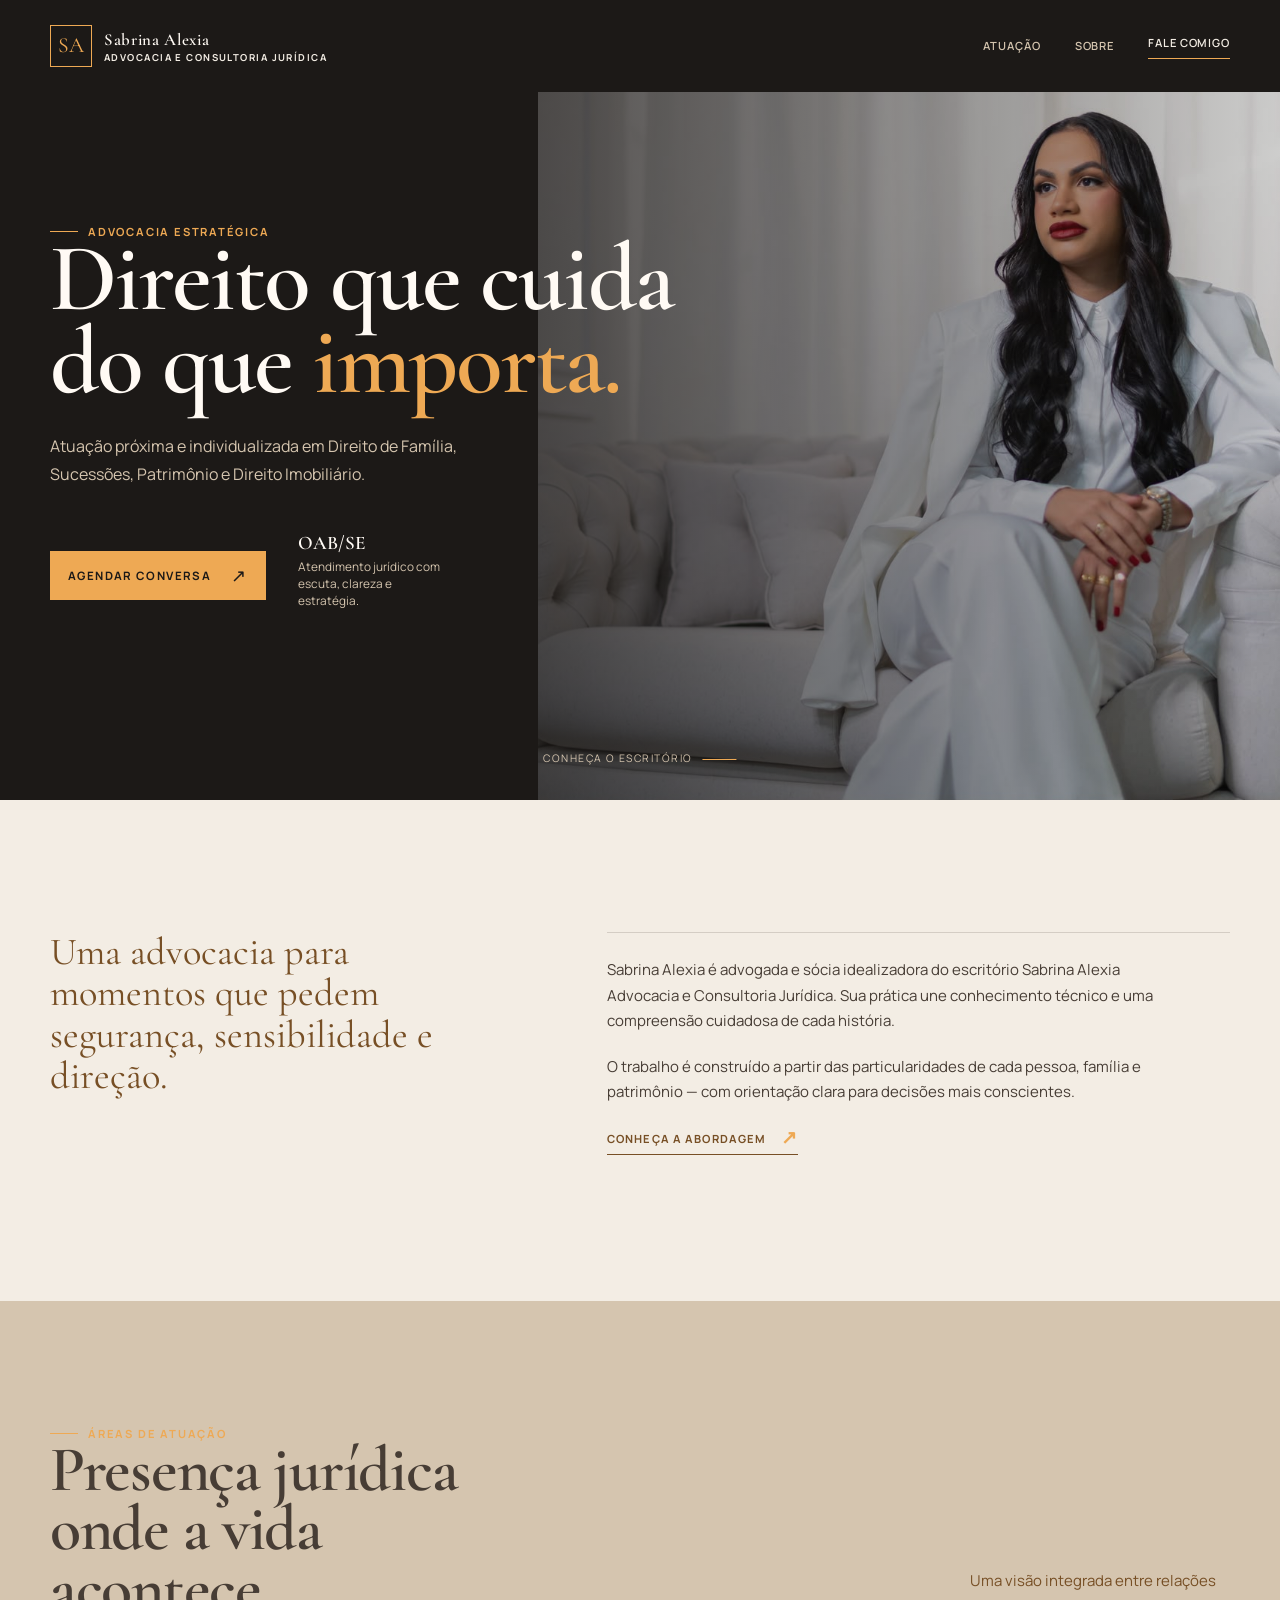
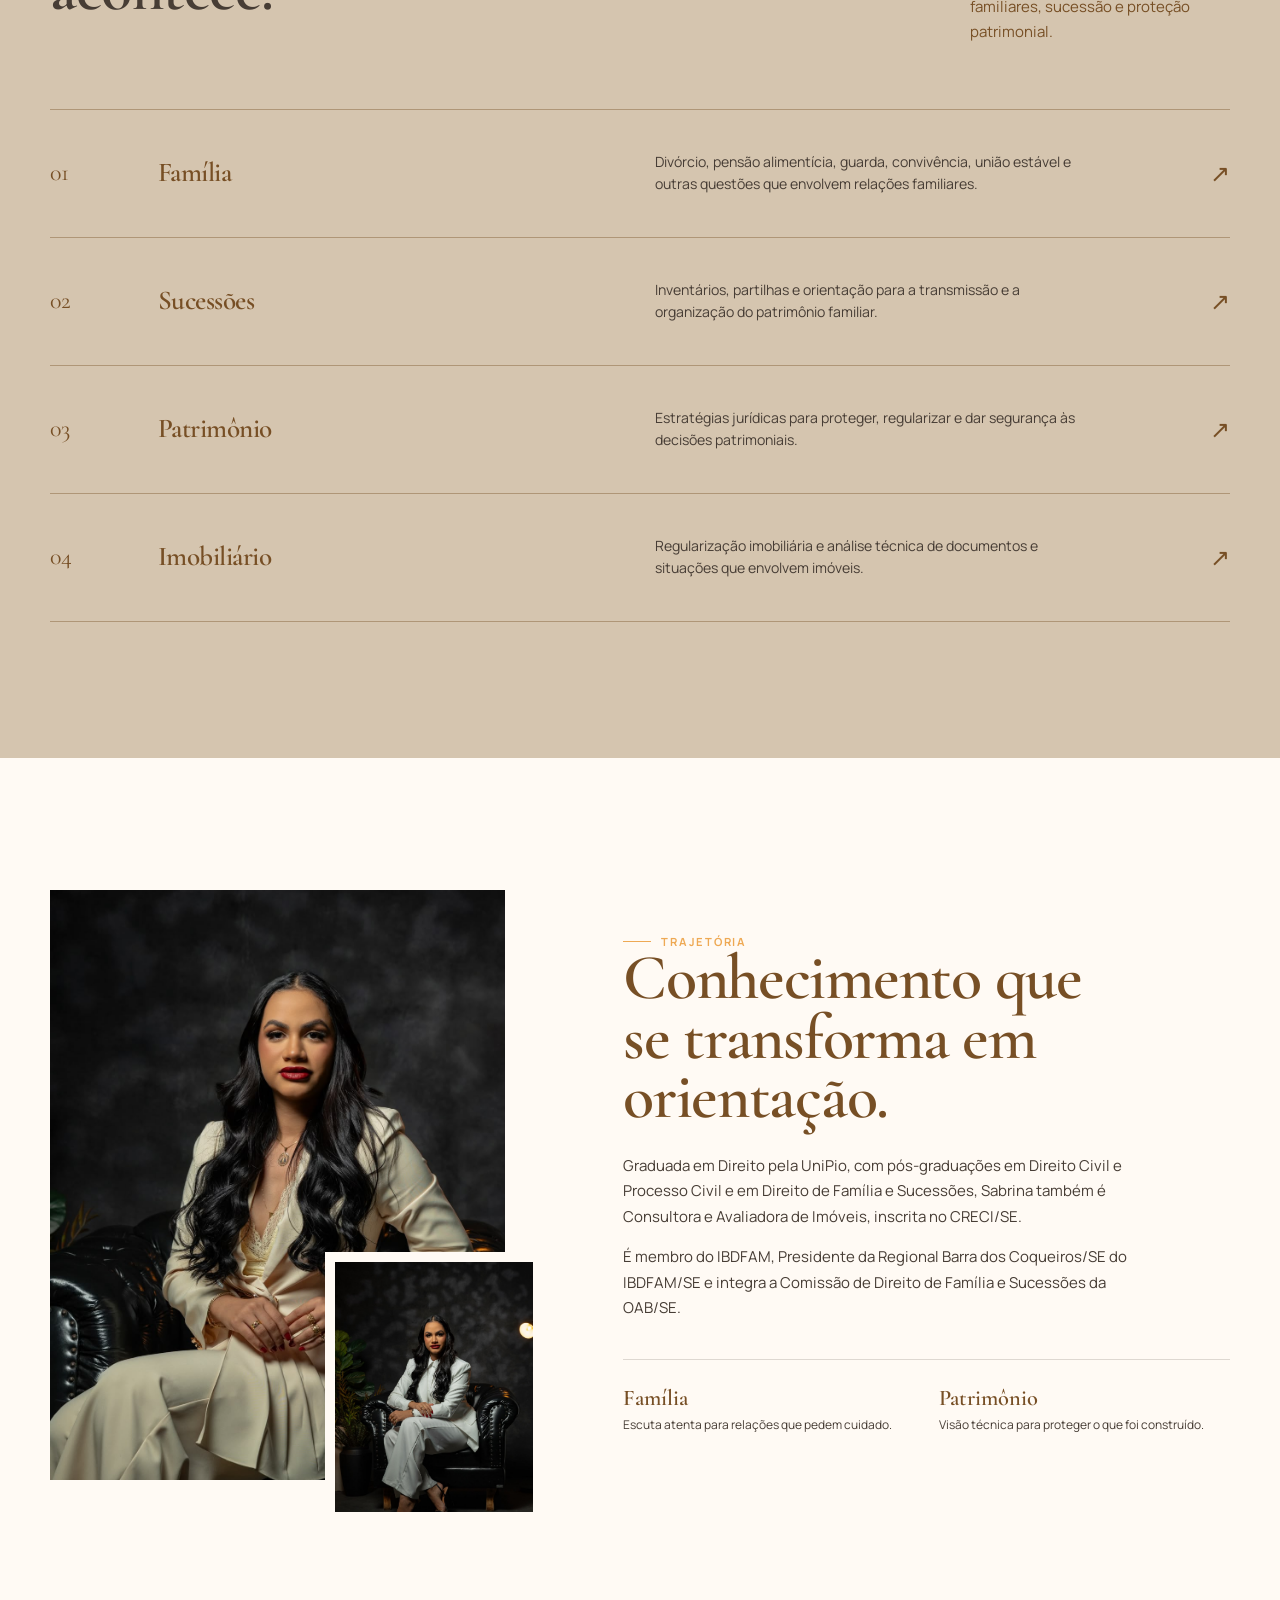
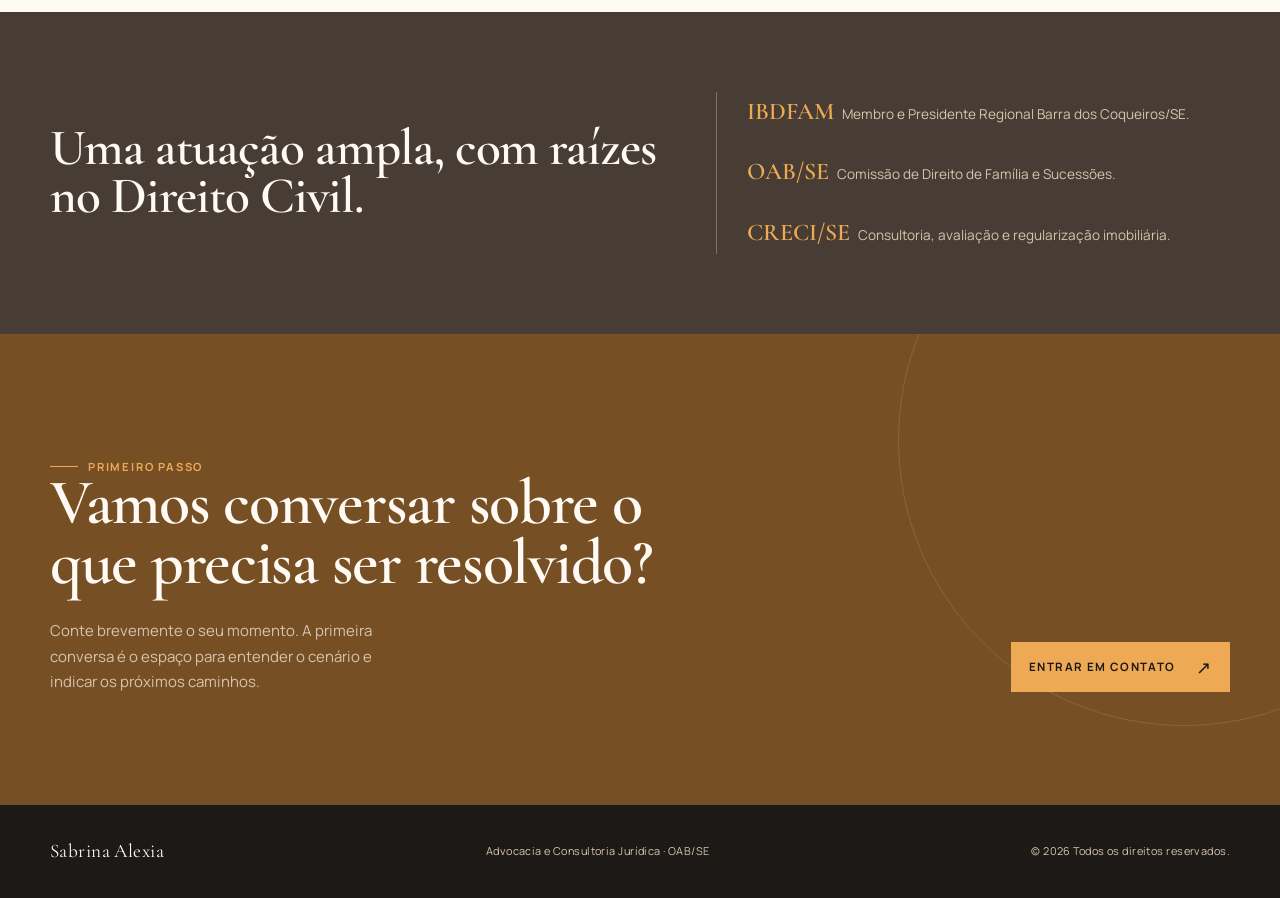
==== index.html @ 85225db8 "Initial Commit" ====
<!doctype html>
<html lang="pt-BR">
  <head>
    <meta charset="UTF-8" />
    <meta name="viewport" content="width=device-width, initial-scale=1.0" />
    <meta
      name="description"
      content="Sabrina Alexia Advocacia e Consultoria Jurídica. Atuação estratégica em Direito de Família, Sucessões, Patrimônio e Direito Imobiliário."
    />
    <title>Sabrina Alexia | Advocacia e Consultoria Jurídica</title>
    <link rel="preconnect" href="https://fonts.googleapis.com" />
    <link rel="preconnect" href="https://fonts.gstatic.com" crossorigin />
    <link
      href="https://fonts.googleapis.com/css2?family=Cormorant+Garamond:wght@500;600;700&family=Manrope:wght@400;500;600;700&display=swap"
      rel="stylesheet"
    />
    <style>
      :root {
        --ivory: #f3ede4;
        --sand: #d5c5af;
        --brown: #774f25;
        --ink: #473d35;
        --copper: #eea954;
        --black: #1c1917;
        --white: #fffaf4;
        --line: rgba(71, 61, 53, 0.18);
        --serif: "Cormorant Garamond", Georgia, serif;
        --sans: "Manrope", Arial, sans-serif;
      }

      * {
        box-sizing: border-box;
      }

      html {
        scroll-behavior: smooth;
      }

      body {
        margin: 0;
        background: var(--ivory);
        color: var(--ink);
        font-family: var(--sans);
        font-size: 15px;
        line-height: 1.7;
      }

      img {
        display: block;
        max-width: 100%;
      }

      a {
        color: inherit;
        text-decoration: none;
      }

      button,
      a {
        -webkit-tap-highlight-color: transparent;
      }

      .container {
        width: min(1180px, calc(100% - 48px));
        margin: 0 auto;
      }

      .eyebrow {
        align-items: center;
        color: var(--copper);
        display: flex;
        font-size: 0.7rem;
        font-weight: 700;
        gap: 10px;
        letter-spacing: 0.16em;
        line-height: 1.2;
        text-transform: uppercase;
      }

      .eyebrow::before {
        background: currentColor;
        content: "";
        height: 1px;
        width: 28px;
      }

      h1,
      h2,
      h3,
      p {
        margin-top: 0;
      }

      h1,
      h2,
      h3 {
        font-family: var(--serif);
        font-weight: 600;
        letter-spacing: -0.02em;
      }

      h1 {
        font-size: clamp(3.8rem, 7.5vw, 6.85rem);
        line-height: 0.86;
        margin-bottom: 30px;
        max-width: 740px;
      }

      h2 {
        font-size: clamp(2.8rem, 5vw, 4.8rem);
        line-height: 0.93;
        margin-bottom: 26px;
      }

      h3 {
        font-size: 1.7rem;
        line-height: 1;
        margin-bottom: 12px;
      }

      .button {
        align-items: center;
        background: var(--copper);
        color: var(--black);
        display: inline-flex;
        font-size: 0.72rem;
        font-weight: 700;
        gap: 20px;
        justify-content: space-between;
        letter-spacing: 0.12em;
        min-width: 192px;
        padding: 15px 18px;
        text-transform: uppercase;
        transition: background 180ms ease, transform 180ms ease;
      }

      .button:hover,
      .button:focus-visible {
        background: var(--white);
        transform: translateY(-2px);
      }

      .button span {
        font-size: 1.15rem;
        font-weight: 400;
        line-height: 1;
      }

      .site-header {
        background: var(--black);
        color: var(--ivory);
        position: absolute;
        top: 0;
        width: 100%;
        z-index: 10;
      }

      .nav {
        align-items: center;
        display: flex;
        height: 92px;
        justify-content: space-between;
      }

      .brand {
        align-items: center;
        display: flex;
        gap: 12px;
      }

      .brand-mark {
        align-items: center;
        border: 1px solid var(--copper);
        color: var(--copper);
        display: flex;
        font-family: var(--serif);
        font-size: 1.35rem;
        height: 42px;
        justify-content: center;
        line-height: 1;
        width: 42px;
      }

      .brand-copy {
        display: flex;
        flex-direction: column;
        font-size: 0.6rem;
        font-weight: 700;
        letter-spacing: 0.15em;
        line-height: 1.4;
        text-transform: uppercase;
      }

      .brand-copy strong {
        color: var(--white);
        font-family: var(--serif);
        font-size: 1.05rem;
        font-weight: 600;
        letter-spacing: 0.04em;
        text-transform: none;
      }

      .nav-links {
        align-items: center;
        display: flex;
        gap: 34px;
      }

      .nav-links a {
        color: var(--sand);
        font-size: 0.7rem;
        font-weight: 600;
        letter-spacing: 0.08em;
        text-transform: uppercase;
        transition: color 180ms ease;
      }

      .nav-links a:hover,
      .nav-links a:focus-visible {
        color: var(--copper);
      }

      .nav-contact {
        border-bottom: 1px solid var(--copper);
        color: var(--ivory) !important;
        padding-bottom: 5px;
      }

      .hero {
        background: var(--black);
        color: var(--ivory);
        min-height: 800px;
        overflow: hidden;
        position: relative;
      }

      .hero::before {
        background: linear-gradient(90deg, rgba(28, 25, 23, 0.94) 0%, rgba(28, 25, 23, 0.7) 42%, rgba(28, 25, 23, 0.1) 100%);
        content: "";
        inset: 0;
        position: absolute;
        z-index: 1;
      }

      .hero-photo {
        height: 100%;
        inset: 0 0 0 42%;
        object-fit: cover;
        object-position: center 26%;
        opacity: 0.88;
        position: absolute;
        width: 58%;
      }

      .hero-inner {
        align-items: center;
        display: flex;
        min-height: 800px;
        position: relative;
        z-index: 2;
      }

      .hero-content {
        padding: 126px 0 80px;
        width: 61%;
      }

      .hero h1 {
        color: var(--white);
      }

      .hero h1 em {
        color: var(--copper);
        font-style: normal;
      }

      .hero-description {
        color: var(--sand);
        font-size: 1rem;
        max-width: 470px;
      }

      .hero-footer {
        align-items: center;
        display: flex;
        gap: 32px;
        margin-top: 42px;
      }

      .hero-note {
        color: var(--sand);
        font-size: 0.74rem;
        line-height: 1.45;
        max-width: 155px;
      }

      .hero-note strong {
        color: var(--white);
        display: block;
        font-family: var(--serif);
        font-size: 1.2rem;
        font-weight: 600;
      }

      .scroll-cue {
        align-items: center;
        bottom: 32px;
        color: var(--sand);
        display: flex;
        font-size: 0.65rem;
        gap: 10px;
        left: 50%;
        letter-spacing: 0.14em;
        position: absolute;
        text-transform: uppercase;
        transform: translateX(-50%);
        z-index: 2;
      }

      .scroll-cue::after {
        background: var(--copper);
        content: "";
        height: 1px;
        width: 34px;
      }

      .introduction {
        padding: 132px 0 146px;
      }

      .intro-grid {
        display: grid;
        gap: 12%;
        grid-template-columns: 0.8fr 1.2fr;
      }

      .intro-lead {
        color: var(--brown);
        font-family: var(--serif);
        font-size: clamp(1.75rem, 3vw, 2.65rem);
        line-height: 1.08;
        margin: 0;
      }

      .intro-copy {
        border-top: 1px solid var(--line);
        color: var(--ink);
        padding-top: 24px;
      }

      .intro-copy p {
        margin-bottom: 20px;
        max-width: 580px;
      }

      .text-link {
        align-items: center;
        border-bottom: 1px solid var(--brown);
        color: var(--brown);
        display: inline-flex;
        font-size: 0.7rem;
        font-weight: 700;
        gap: 15px;
        letter-spacing: 0.1em;
        padding-bottom: 6px;
        text-transform: uppercase;
      }

      .text-link span {
        color: var(--copper);
        font-size: 1.2rem;
        line-height: 0.6;
      }

      .practice {
        background: var(--sand);
        padding: 126px 0 136px;
      }

      .practice-heading {
        align-items: end;
        display: flex;
        justify-content: space-between;
        margin-bottom: 64px;
      }

      .practice-heading h2 {
        max-width: 480px;
      }

      .practice-heading p {
        color: var(--brown);
        margin: 0;
        max-width: 260px;
      }

      .practice-list {
        border-top: 1px solid rgba(119, 79, 37, 0.4);
      }

      .practice-item {
        align-items: center;
        border-bottom: 1px solid rgba(119, 79, 37, 0.4);
        display: grid;
        gap: 28px;
        grid-template-columns: 80px 1fr 1.1fr 32px;
        min-height: 128px;
        transition: padding 220ms ease, background 220ms ease;
      }

      .practice-item:hover {
        background: rgba(243, 237, 228, 0.3);
        padding-left: 18px;
        padding-right: 18px;
      }

      .practice-number {
        color: var(--brown);
        font-family: var(--serif);
        font-size: 1.5rem;
      }

      .practice-item h3 {
        color: var(--brown);
        margin: 0;
      }

      .practice-item p {
        color: var(--ink);
        font-size: 0.88rem;
        line-height: 1.55;
        margin: 0;
        max-width: 425px;
      }

      .practice-arrow {
        color: var(--brown);
        font-size: 1.5rem;
        text-align: right;
      }

      .profile {
        background: var(--white);
        padding: 132px 0;
      }

      .profile-grid {
        align-items: center;
        display: grid;
        gap: 10%;
        grid-template-columns: minmax(290px, 0.75fr) 1fr;
      }

      .profile-visual {
        position: relative;
      }

      .profile-photo {
        height: 590px;
        object-fit: cover;
        object-position: center 18%;
        width: 100%;
      }

      .profile-detail-photo {
        border: 10px solid var(--white);
        bottom: -42px;
        height: 270px;
        object-fit: cover;
        object-position: center 18%;
        position: absolute;
        right: -38px;
        width: 48%;
      }

      .profile-copy h2 {
        color: var(--brown);
        max-width: 510px;
      }

      .profile-copy > p {
        max-width: 525px;
      }

      .profile-details {
        border-top: 1px solid var(--line);
        display: grid;
        gap: 24px;
        grid-template-columns: 1fr 1fr;
        margin-top: 38px;
        padding-top: 26px;
      }

      .detail strong {
        color: var(--brown);
        display: block;
        font-family: var(--serif);
        font-size: 1.4rem;
        font-weight: 600;
        line-height: 1.1;
        margin-bottom: 7px;
      }

      .detail span {
        display: block;
        font-size: 0.75rem;
        line-height: 1.4;
      }

      .credentials {
        color: var(--ivory);
        background: var(--ink);
        padding: 80px 0;
      }

      .credentials-grid {
        align-items: center;
        display: grid;
        gap: 50px;
        grid-template-columns: 1.2fr 1fr;
      }

      .credentials h2 {
        color: var(--white);
        font-size: clamp(2.7rem, 4vw, 4rem);
        margin: 0;
      }

      .credential-list {
        border-left: 1px solid rgba(243, 237, 228, 0.3);
        display: grid;
        gap: 20px;
        padding-left: 30px;
      }

      .credential-list p {
        color: var(--sand);
        font-size: 0.85rem;
        margin: 0;
      }

      .credential-list strong {
        color: var(--copper);
        font-family: var(--serif);
        font-size: 1.5rem;
        font-weight: 600;
        margin-right: 5px;
      }

      .contact {
        background: var(--brown);
        color: var(--ivory);
        overflow: hidden;
        padding: 126px 0 110px;
        position: relative;
      }

      .contact::after {
        border: 1px solid rgba(238, 169, 84, 0.22);
        border-radius: 50%;
        content: "";
        height: 570px;
        position: absolute;
        right: -190px;
        top: -180px;
        width: 570px;
      }

      .contact-inner {
        position: relative;
        z-index: 1;
      }

      .contact h2 {
        color: var(--white);
        max-width: 670px;
      }

      .contact-copy {
        align-items: end;
        display: flex;
        justify-content: space-between;
      }

      .contact-copy p {
        color: var(--sand);
        margin: 0;
        max-width: 350px;
      }

      .contact .button {
        margin-bottom: 3px;
      }

      footer {
        background: var(--black);
        color: var(--sand);
        padding: 30px 0;
      }

      .footer-inner {
        align-items: center;
        display: flex;
        font-size: 0.68rem;
        justify-content: space-between;
        letter-spacing: 0.04em;
      }

      .footer-inner p {
        margin: 0;
      }

      .footer-name {
        color: var(--white);
        font-family: var(--serif);
        font-size: 1.2rem;
      }

      :focus-visible {
        outline: 2px solid var(--copper);
        outline-offset: 4px;
      }

      @media (max-width: 800px) {
        .container {
          width: min(100% - 36px, 620px);
        }

        .nav {
          height: 78px;
        }

        .nav-links {
          gap: 16px;
        }

        .nav-links a:not(.nav-contact) {
          display: none;
        }

        .hero,
        .hero-inner {
          min-height: 740px;
        }

        .hero-photo {
          inset: 0;
          opacity: 0.45;
          width: 100%;
        }

        .hero::before {
          background: linear-gradient(90deg, rgba(28, 25, 23, 0.96), rgba(28, 25, 23, 0.48));
        }

        .hero-content {
          padding-top: 116px;
          width: 100%;
        }

        .hero h1 {
          font-size: clamp(3.5rem, 17vw, 5.8rem);
        }

        .intro-grid,
        .profile-grid,
        .credentials-grid {
          gap: 50px;
          grid-template-columns: 1fr;
        }

        .introduction,
        .practice,
        .profile,
        .contact {
          padding: 88px 0;
        }

        .practice-heading,
        .contact-copy {
          align-items: start;
          flex-direction: column;
          gap: 24px;
        }

        .practice-heading {
          margin-bottom: 40px;
        }

        .practice-item {
          gap: 12px;
          grid-template-columns: 44px 1fr 24px;
          padding: 23px 0;
        }

        .practice-item p {
          grid-column: 2 / -1;
        }

        .practice-arrow {
          grid-column: 3;
          grid-row: 1;
        }

        .profile-photo {
          height: min(125vw, 600px);
        }

        .profile-detail-photo {
          bottom: -28px;
          right: -12px;
          width: 44%;
        }

        .credentials {
          padding: 70px 0;
        }
      }

      @media (max-width: 480px) {
        .container {
          width: calc(100% - 32px);
        }

        .brand-copy strong {
          font-size: 0.92rem;
        }

        .brand-copy {
          font-size: 0.52rem;
        }

        .nav-contact {
          font-size: 0.62rem !important;
        }

        .hero-footer {
          align-items: start;
          flex-direction: column;
          gap: 22px;
        }

        .profile-details {
          gap: 25px 14px;
        }

        .detail strong {
          font-size: 1.2rem;
        }

        .footer-inner {
          align-items: start;
          flex-direction: column;
          gap: 14px;
        }
      }

      @media (prefers-reduced-motion: reduce) {
        html {
          scroll-behavior: auto;
        }

        *,
        *::before,
        *::after {
          transition-duration: 0.01ms !important;
        }
      }
    </style>
  </head>
  <body>
    <header class="site-header">
      <div class="container nav">
        <a class="brand" href="#inicio" aria-label="Sabrina Alexia, início">
          <span class="brand-mark">SA</span>
          <span class="brand-copy">
            <strong>Sabrina Alexia</strong>
            Advocacia e consultoria jurídica
          </span>
        </a>
        <nav class="nav-links" aria-label="Navegação principal">
          <a href="#atuacao">Atuação</a>
          <a href="#sobre">Sobre</a>
          <a class="nav-contact" href="#contato">Fale comigo</a>
        </nav>
      </div>
    </header>

    <main>
      <section class="hero" id="inicio">
        <img
          class="hero-photo"
          src="assets/images/image copy 2.png"
          alt="Dra. Sabrina Alexia em seu escritório"
        />
        <div class="container hero-inner">
          <div class="hero-content">
            <span class="eyebrow">Advocacia estratégica</span>
            <h1>Direito que cuida do que <em>importa.</em></h1>
            <p class="hero-description">
              Atuação próxima e individualizada em Direito de Família,
              Sucessões, Patrimônio e Direito Imobiliário.
            </p>
            <div class="hero-footer">
              <a class="button" href="#contato">Agendar conversa <span>↗</span></a>
              <p class="hero-note">
                <strong>OAB/SE</strong>
                Atendimento jurídico com escuta, clareza e estratégia.
              </p>
            </div>
          </div>
        </div>
        <a class="scroll-cue" href="#atuacao">Conheça o escritório</a>
      </section>

      <section class="introduction" id="sobre">
        <div class="container intro-grid">
          <p class="intro-lead">
            Uma advocacia para momentos que pedem segurança, sensibilidade e
            direção.
          </p>
          <div class="intro-copy">
            <p>
              Sabrina Alexia é advogada e sócia idealizadora do escritório
              Sabrina Alexia Advocacia e Consultoria Jurídica. Sua prática une
              conhecimento técnico e uma compreensão cuidadosa de cada história.
            </p>
            <p>
              O trabalho é construído a partir das particularidades de cada
              pessoa, família e patrimônio — com orientação clara para decisões
              mais conscientes.
            </p>
            <a class="text-link" href="#contato">Conheça a abordagem <span>↗</span></a>
          </div>
        </div>
      </section>

      <section class="practice" id="atuacao">
        <div class="container">
          <div class="practice-heading">
            <div>
              <span class="eyebrow">Áreas de atuação</span>
              <h2>Presença jurídica onde a vida acontece.</h2>
            </div>
            <p>
              Uma visão integrada entre relações familiares, sucessão e
              proteção patrimonial.
            </p>
          </div>
          <div class="practice-list">
            <article class="practice-item">
              <span class="practice-number">01</span>
              <h3>Família</h3>
              <p>
                Divórcio, pensão alimentícia, guarda, convivência, união
                estável e outras questões que envolvem relações familiares.
              </p>
              <span class="practice-arrow">↗</span>
            </article>
            <article class="practice-item">
              <span class="practice-number">02</span>
              <h3>Sucessões</h3>
              <p>
                Inventários, partilhas e orientação para a transmissão e a
                organização do patrimônio familiar.
              </p>
              <span class="practice-arrow">↗</span>
            </article>
            <article class="practice-item">
              <span class="practice-number">03</span>
              <h3>Patrimônio</h3>
              <p>
                Estratégias jurídicas para proteger, regularizar e dar
                segurança às decisões patrimoniais.
              </p>
              <span class="practice-arrow">↗</span>
            </article>
            <article class="practice-item">
              <span class="practice-number">04</span>
              <h3>Imobiliário</h3>
              <p>
                Regularização imobiliária e análise técnica de documentos e
                situações que envolvem imóveis.
              </p>
              <span class="practice-arrow">↗</span>
            </article>
          </div>
        </div>
      </section>

      <section class="profile">
        <div class="container profile-grid">
          <div class="profile-visual">
            <img
              class="profile-photo"
              src="assets/images/image.png"
              alt="Dra. Sabrina Alexia sentada em um ambiente claro"
              loading="lazy"
            />
            <img
              class="profile-detail-photo"
              src="assets/images/image copy.png"
              alt="Retrato da Dra. Sabrina Alexia em um ambiente escuro"
              loading="lazy"
            />
          </div>
          <div class="profile-copy">
            <span class="eyebrow">Trajetória</span>
            <h2>Conhecimento que se transforma em orientação.</h2>
            <p>
              Graduada em Direito pela UniPio, com pós-graduações em Direito
              Civil e Processo Civil e em Direito de Família e Sucessões,
              Sabrina também é Consultora e Avaliadora de Imóveis, inscrita no
              CRECI/SE.
            </p>
            <p>
              É membro do IBDFAM, Presidente da Regional Barra dos
              Coqueiros/SE do IBDFAM/SE e integra a Comissão de Direito de
              Família e Sucessões da OAB/SE.
            </p>
            <div class="profile-details">
              <div class="detail">
                <strong>Família</strong>
                <span>Escuta atenta para relações que pedem cuidado.</span>
              </div>
              <div class="detail">
                <strong>Patrimônio</strong>
                <span>Visão técnica para proteger o que foi construído.</span>
              </div>
            </div>
          </div>
        </div>
      </section>

      <section class="credentials" aria-label="Formação e atuação institucional">
        <div class="container credentials-grid">
          <h2>Uma atuação ampla, com raízes no Direito Civil.</h2>
          <div class="credential-list">
            <p><strong>IBDFAM</strong> Membro e Presidente Regional Barra dos Coqueiros/SE.</p>
            <p><strong>OAB/SE</strong> Comissão de Direito de Família e Sucessões.</p>
            <p><strong>CRECI/SE</strong> Consultoria, avaliação e regularização imobiliária.</p>
          </div>
        </div>
      </section>

      <section class="contact" id="contato">
        <div class="container contact-inner">
          <span class="eyebrow">Primeiro passo</span>
          <h2>Vamos conversar sobre o que precisa ser resolvido?</h2>
          <div class="contact-copy">
            <p>
              Conte brevemente o seu momento. A primeira conversa é o espaço
              para entender o cenário e indicar os próximos caminhos.
            </p>
            <a class="button" href="mailto:contato@sabrinaalexia.adv.br">
              Entrar em contato <span>↗</span>
            </a>
          </div>
        </div>
      </section>
    </main>

    <footer>
      <div class="container footer-inner">
        <p class="footer-name">Sabrina Alexia</p>
        <p>Advocacia e Consultoria Jurídica · OAB/SE</p>
        <p>© <span id="year"></span> Todos os direitos reservados.</p>
      </div>
    </footer>

    <script>
      document.getElementById("year").textContent = new Date().getFullYear();
    </script>
  </body>
</html>
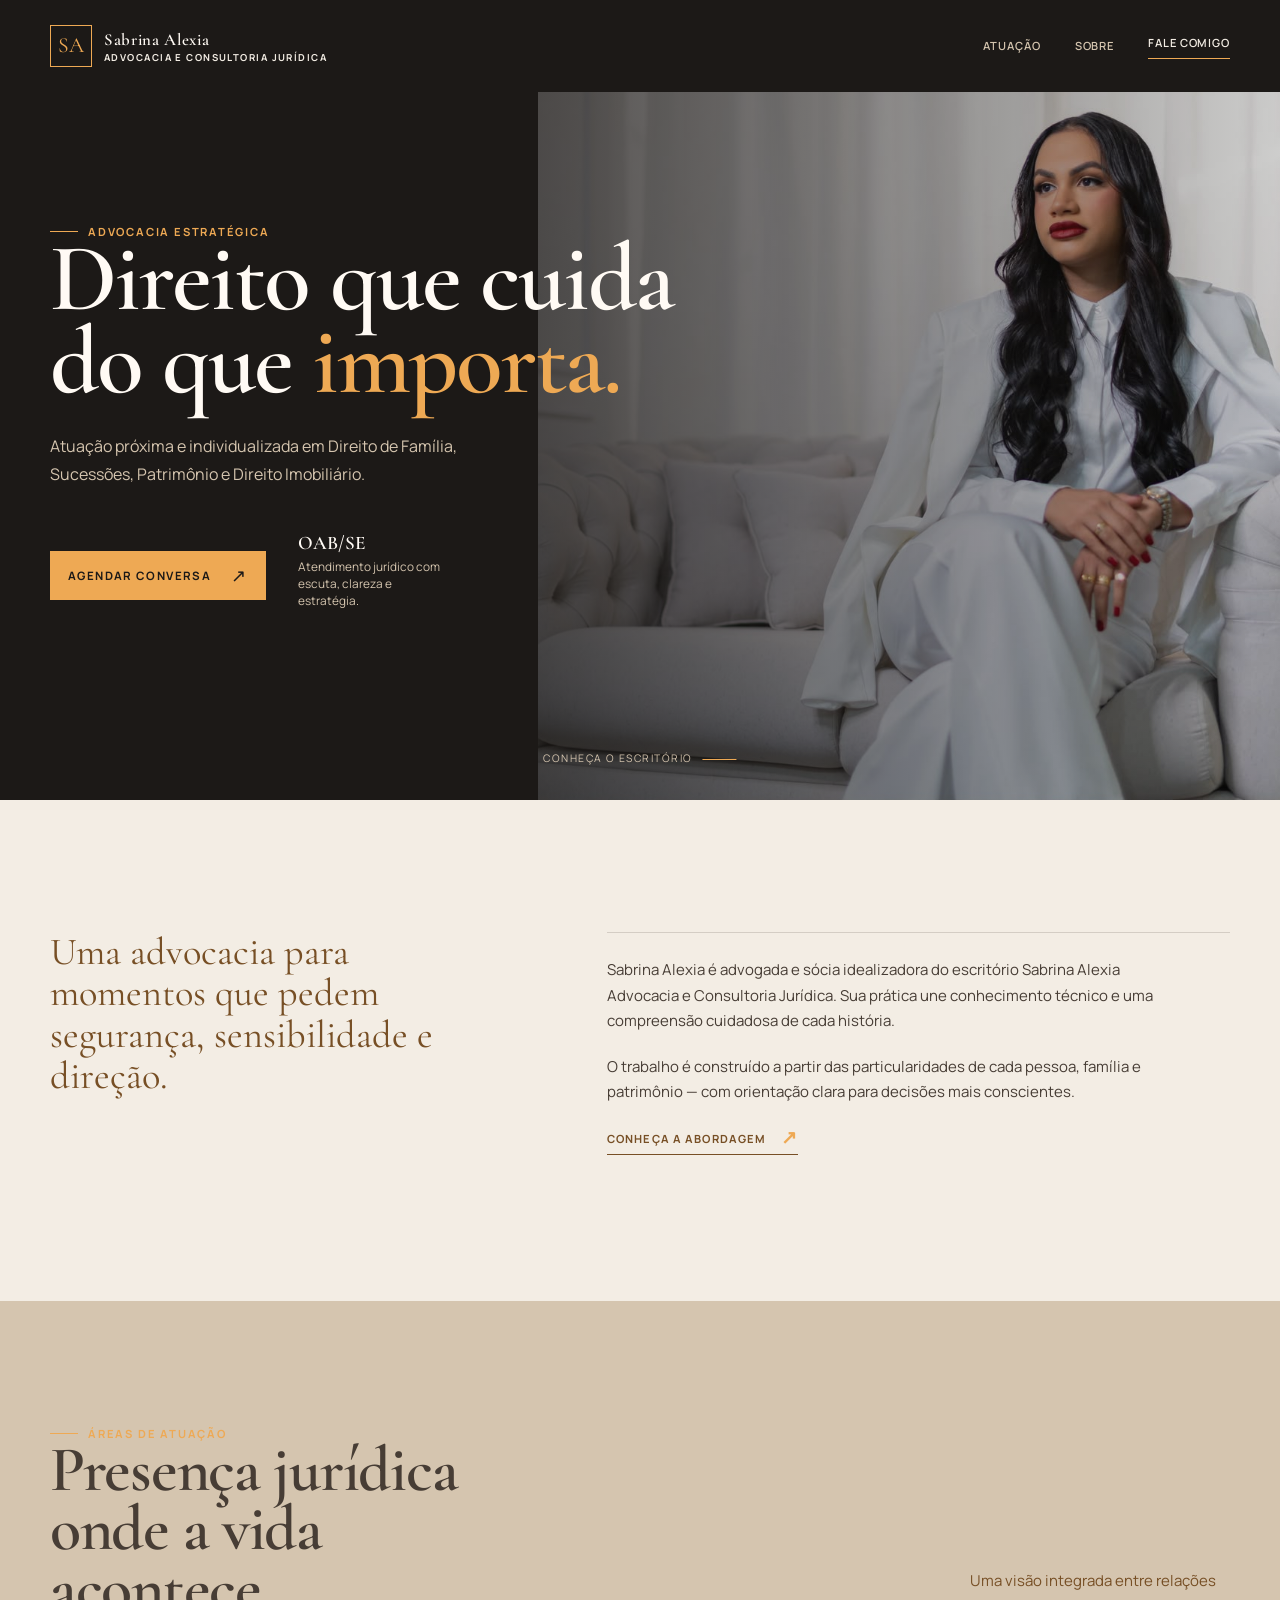
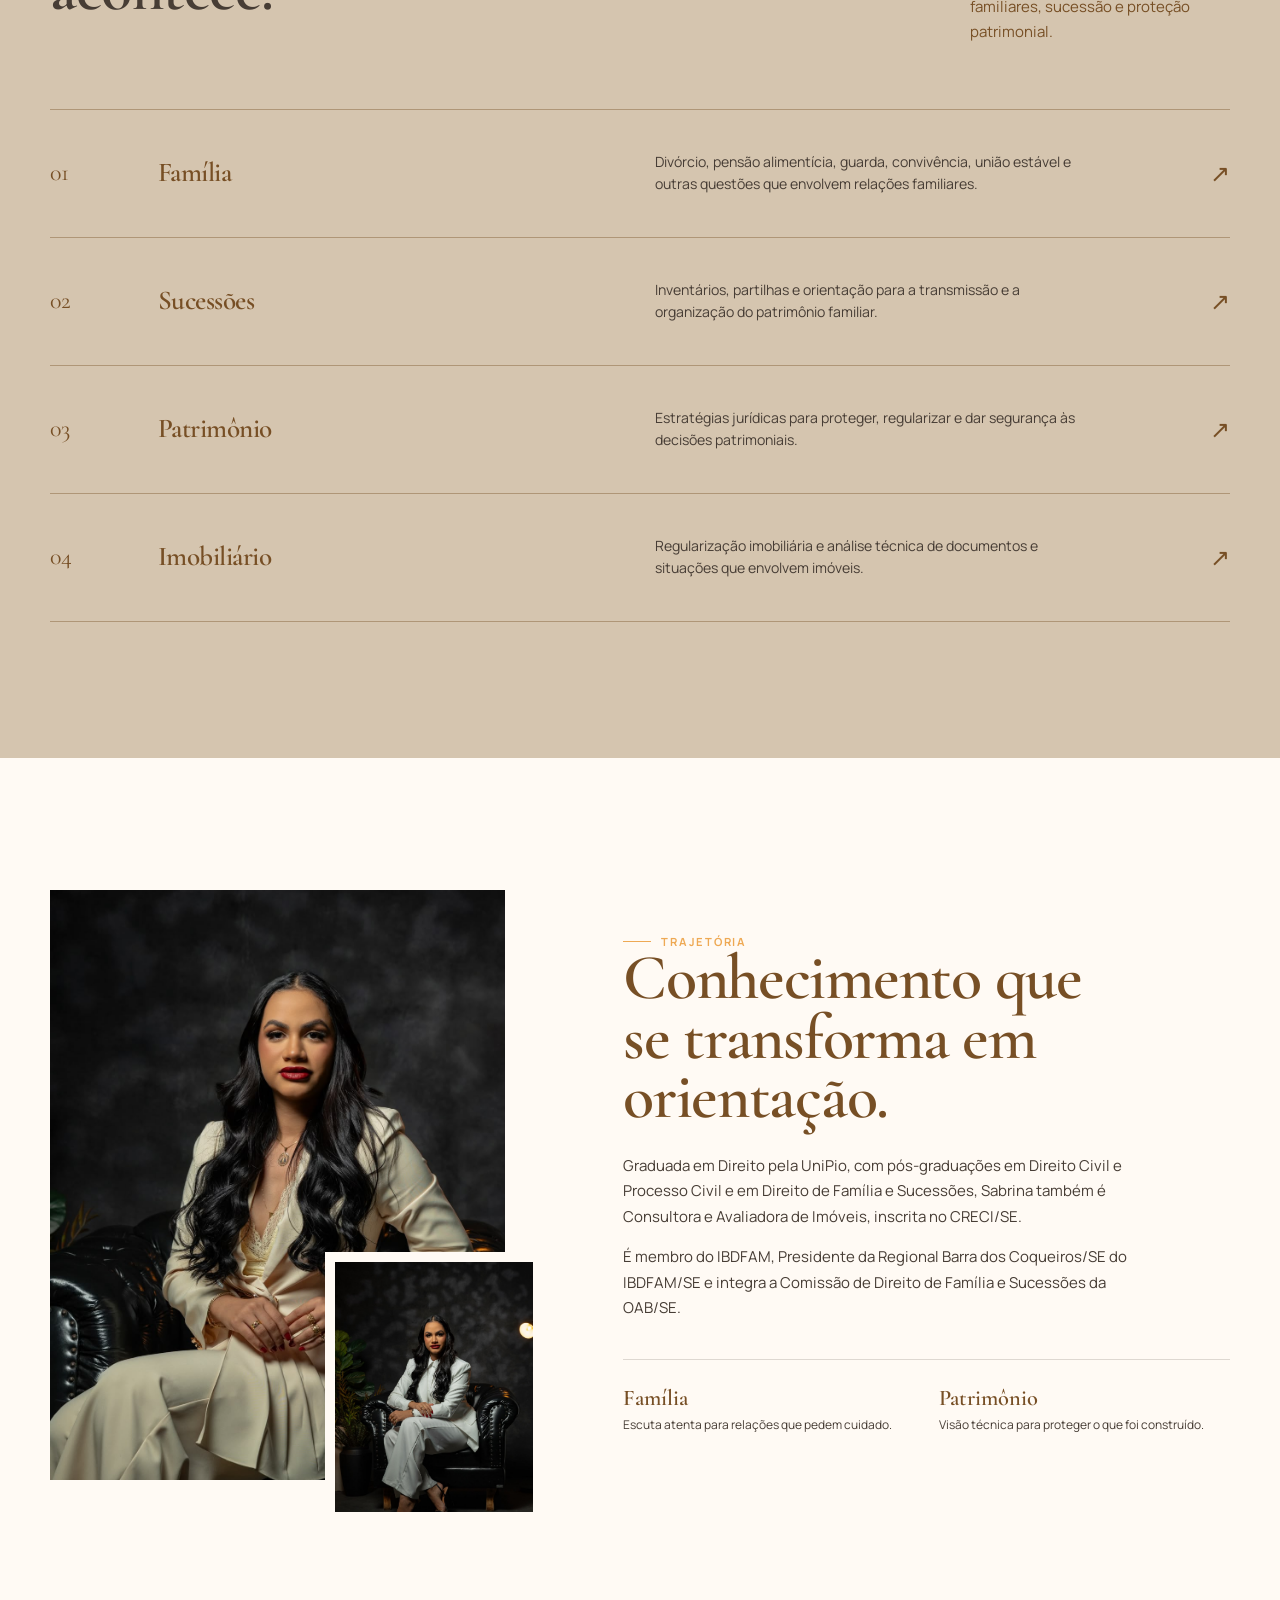
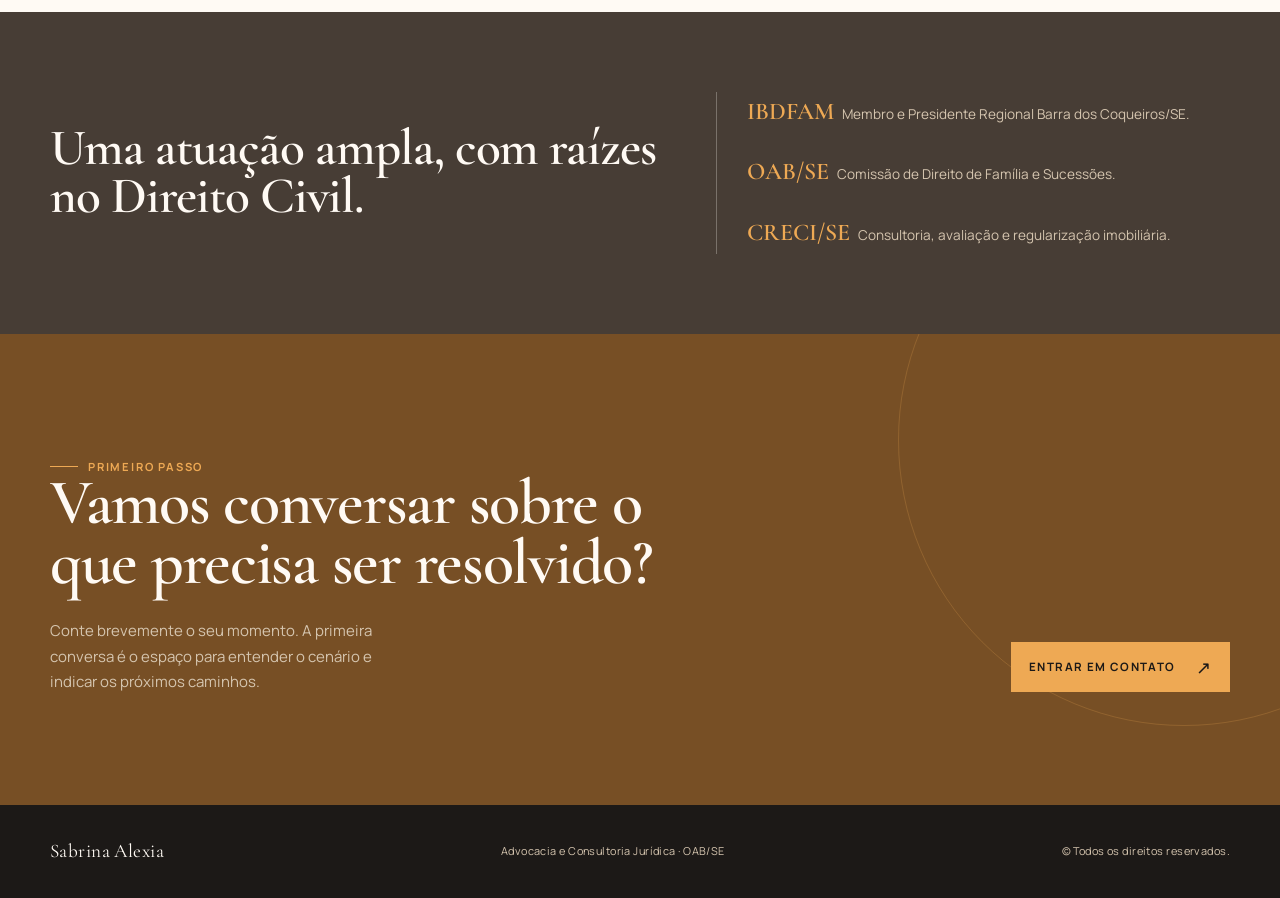
==== commit f5b59f8d: "refactor: separate html css and javascript" ====
--- a/index.html
+++ b/index.html
@@ -14,759 +14,7 @@
       href="https://fonts.googleapis.com/css2?family=Cormorant+Garamond:wght@500;600;700&family=Manrope:wght@400;500;600;700&display=swap"
       rel="stylesheet"
     />
-    <style>
-      :root {
-        --ivory: #f3ede4;
-        --sand: #d5c5af;
-        --brown: #774f25;
-        --ink: #473d35;
-        --copper: #eea954;
-        --black: #1c1917;
-        --white: #fffaf4;
-        --line: rgba(71, 61, 53, 0.18);
-        --serif: "Cormorant Garamond", Georgia, serif;
-        --sans: "Manrope", Arial, sans-serif;
-      }
-
-      * {
-        box-sizing: border-box;
-      }
-
-      html {
-        scroll-behavior: smooth;
-      }
-
-      body {
-        margin: 0;
-        background: var(--ivory);
-        color: var(--ink);
-        font-family: var(--sans);
-        font-size: 15px;
-        line-height: 1.7;
-      }
-
-      img {
-        display: block;
-        max-width: 100%;
-      }
-
-      a {
-        color: inherit;
-        text-decoration: none;
-      }
-
-      button,
-      a {
-        -webkit-tap-highlight-color: transparent;
-      }
-
-      .container {
-        width: min(1180px, calc(100% - 48px));
-        margin: 0 auto;
-      }
-
-      .eyebrow {
-        align-items: center;
-        color: var(--copper);
-        display: flex;
-        font-size: 0.7rem;
-        font-weight: 700;
-        gap: 10px;
-        letter-spacing: 0.16em;
-        line-height: 1.2;
-        text-transform: uppercase;
-      }
-
-      .eyebrow::before {
-        background: currentColor;
-        content: "";
-        height: 1px;
-        width: 28px;
-      }
-
-      h1,
-      h2,
-      h3,
-      p {
-        margin-top: 0;
-      }
-
-      h1,
-      h2,
-      h3 {
-        font-family: var(--serif);
-        font-weight: 600;
-        letter-spacing: -0.02em;
-      }
-
-      h1 {
-        font-size: clamp(3.8rem, 7.5vw, 6.85rem);
-        line-height: 0.86;
-        margin-bottom: 30px;
-        max-width: 740px;
-      }
-
-      h2 {
-        font-size: clamp(2.8rem, 5vw, 4.8rem);
-        line-height: 0.93;
-        margin-bottom: 26px;
-      }
-
-      h3 {
-        font-size: 1.7rem;
-        line-height: 1;
-        margin-bottom: 12px;
-      }
-
-      .button {
-        align-items: center;
-        background: var(--copper);
-        color: var(--black);
-        display: inline-flex;
-        font-size: 0.72rem;
-        font-weight: 700;
-        gap: 20px;
-        justify-content: space-between;
-        letter-spacing: 0.12em;
-        min-width: 192px;
-        padding: 15px 18px;
-        text-transform: uppercase;
-        transition: background 180ms ease, transform 180ms ease;
-      }
-
-      .button:hover,
-      .button:focus-visible {
-        background: var(--white);
-        transform: translateY(-2px);
-      }
-
-      .button span {
-        font-size: 1.15rem;
-        font-weight: 400;
-        line-height: 1;
-      }
-
-      .site-header {
-        background: var(--black);
-        color: var(--ivory);
-        position: absolute;
-        top: 0;
-        width: 100%;
-        z-index: 10;
-      }
-
-      .nav {
-        align-items: center;
-        display: flex;
-        height: 92px;
-        justify-content: space-between;
-      }
-
-      .brand {
-        align-items: center;
-        display: flex;
-        gap: 12px;
-      }
-
-      .brand-mark {
-        align-items: center;
-        border: 1px solid var(--copper);
-        color: var(--copper);
-        display: flex;
-        font-family: var(--serif);
-        font-size: 1.35rem;
-        height: 42px;
-        justify-content: center;
-        line-height: 1;
-        width: 42px;
-      }
-
-      .brand-copy {
-        display: flex;
-        flex-direction: column;
-        font-size: 0.6rem;
-        font-weight: 700;
-        letter-spacing: 0.15em;
-        line-height: 1.4;
-        text-transform: uppercase;
-      }
-
-      .brand-copy strong {
-        color: var(--white);
-        font-family: var(--serif);
-        font-size: 1.05rem;
-        font-weight: 600;
-        letter-spacing: 0.04em;
-        text-transform: none;
-      }
-
-      .nav-links {
-        align-items: center;
-        display: flex;
-        gap: 34px;
-      }
-
-      .nav-links a {
-        color: var(--sand);
-        font-size: 0.7rem;
-        font-weight: 600;
-        letter-spacing: 0.08em;
-        text-transform: uppercase;
-        transition: color 180ms ease;
-      }
-
-      .nav-links a:hover,
-      .nav-links a:focus-visible {
-        color: var(--copper);
-      }
-
-      .nav-contact {
-        border-bottom: 1px solid var(--copper);
-        color: var(--ivory) !important;
-        padding-bottom: 5px;
-      }
-
-      .hero {
-        background: var(--black);
-        color: var(--ivory);
-        min-height: 800px;
-        overflow: hidden;
-        position: relative;
-      }
-
-      .hero::before {
-        background: linear-gradient(90deg, rgba(28, 25, 23, 0.94) 0%, rgba(28, 25, 23, 0.7) 42%, rgba(28, 25, 23, 0.1) 100%);
-        content: "";
-        inset: 0;
-        position: absolute;
-        z-index: 1;
-      }
-
-      .hero-photo {
-        height: 100%;
-        inset: 0 0 0 42%;
-        object-fit: cover;
-        object-position: center 26%;
-        opacity: 0.88;
-        position: absolute;
-        width: 58%;
-      }
-
-      .hero-inner {
-        align-items: center;
-        display: flex;
-        min-height: 800px;
-        position: relative;
-        z-index: 2;
-      }
-
-      .hero-content {
-        padding: 126px 0 80px;
-        width: 61%;
-      }
-
-      .hero h1 {
-        color: var(--white);
-      }
-
-      .hero h1 em {
-        color: var(--copper);
-        font-style: normal;
-      }
-
-      .hero-description {
-        color: var(--sand);
-        font-size: 1rem;
-        max-width: 470px;
-      }
-
-      .hero-footer {
-        align-items: center;
-        display: flex;
-        gap: 32px;
-        margin-top: 42px;
-      }
-
-      .hero-note {
-        color: var(--sand);
-        font-size: 0.74rem;
-        line-height: 1.45;
-        max-width: 155px;
-      }
-
-      .hero-note strong {
-        color: var(--white);
-        display: block;
-        font-family: var(--serif);
-        font-size: 1.2rem;
-        font-weight: 600;
-      }
-
-      .scroll-cue {
-        align-items: center;
-        bottom: 32px;
-        color: var(--sand);
-        display: flex;
-        font-size: 0.65rem;
-        gap: 10px;
-        left: 50%;
-        letter-spacing: 0.14em;
-        position: absolute;
-        text-transform: uppercase;
-        transform: translateX(-50%);
-        z-index: 2;
-      }
-
-      .scroll-cue::after {
-        background: var(--copper);
-        content: "";
-        height: 1px;
-        width: 34px;
-      }
-
-      .introduction {
-        padding: 132px 0 146px;
-      }
-
-      .intro-grid {
-        display: grid;
-        gap: 12%;
-        grid-template-columns: 0.8fr 1.2fr;
-      }
-
-      .intro-lead {
-        color: var(--brown);
-        font-family: var(--serif);
-        font-size: clamp(1.75rem, 3vw, 2.65rem);
-        line-height: 1.08;
-        margin: 0;
-      }
-
-      .intro-copy {
-        border-top: 1px solid var(--line);
-        color: var(--ink);
-        padding-top: 24px;
-      }
-
-      .intro-copy p {
-        margin-bottom: 20px;
-        max-width: 580px;
-      }
-
-      .text-link {
-        align-items: center;
-        border-bottom: 1px solid var(--brown);
-        color: var(--brown);
-        display: inline-flex;
-        font-size: 0.7rem;
-        font-weight: 700;
-        gap: 15px;
-        letter-spacing: 0.1em;
-        padding-bottom: 6px;
-        text-transform: uppercase;
-      }
-
-      .text-link span {
-        color: var(--copper);
-        font-size: 1.2rem;
-        line-height: 0.6;
-      }
-
-      .practice {
-        background: var(--sand);
-        padding: 126px 0 136px;
-      }
-
-      .practice-heading {
-        align-items: end;
-        display: flex;
-        justify-content: space-between;
-        margin-bottom: 64px;
-      }
-
-      .practice-heading h2 {
-        max-width: 480px;
-      }
-
-      .practice-heading p {
-        color: var(--brown);
-        margin: 0;
-        max-width: 260px;
-      }
-
-      .practice-list {
-        border-top: 1px solid rgba(119, 79, 37, 0.4);
-      }
-
-      .practice-item {
-        align-items: center;
-        border-bottom: 1px solid rgba(119, 79, 37, 0.4);
-        display: grid;
-        gap: 28px;
-        grid-template-columns: 80px 1fr 1.1fr 32px;
-        min-height: 128px;
-        transition: padding 220ms ease, background 220ms ease;
-      }
-
-      .practice-item:hover {
-        background: rgba(243, 237, 228, 0.3);
-        padding-left: 18px;
-        padding-right: 18px;
-      }
-
-      .practice-number {
-        color: var(--brown);
-        font-family: var(--serif);
-        font-size: 1.5rem;
-      }
-
-      .practice-item h3 {
-        color: var(--brown);
-        margin: 0;
-      }
-
-      .practice-item p {
-        color: var(--ink);
-        font-size: 0.88rem;
-        line-height: 1.55;
-        margin: 0;
-        max-width: 425px;
-      }
-
-      .practice-arrow {
-        color: var(--brown);
-        font-size: 1.5rem;
-        text-align: right;
-      }
-
-      .profile {
-        background: var(--white);
-        padding: 132px 0;
-      }
-
-      .profile-grid {
-        align-items: center;
-        display: grid;
-        gap: 10%;
-        grid-template-columns: minmax(290px, 0.75fr) 1fr;
-      }
-
-      .profile-visual {
-        position: relative;
-      }
-
-      .profile-photo {
-        height: 590px;
-        object-fit: cover;
-        object-position: center 18%;
-        width: 100%;
-      }
-
-      .profile-detail-photo {
-        border: 10px solid var(--white);
-        bottom: -42px;
-        height: 270px;
-        object-fit: cover;
-        object-position: center 18%;
-        position: absolute;
-        right: -38px;
-        width: 48%;
-      }
-
-      .profile-copy h2 {
-        color: var(--brown);
-        max-width: 510px;
-      }
-
-      .profile-copy > p {
-        max-width: 525px;
-      }
-
-      .profile-details {
-        border-top: 1px solid var(--line);
-        display: grid;
-        gap: 24px;
-        grid-template-columns: 1fr 1fr;
-        margin-top: 38px;
-        padding-top: 26px;
-      }
-
-      .detail strong {
-        color: var(--brown);
-        display: block;
-        font-family: var(--serif);
-        font-size: 1.4rem;
-        font-weight: 600;
-        line-height: 1.1;
-        margin-bottom: 7px;
-      }
-
-      .detail span {
-        display: block;
-        font-size: 0.75rem;
-        line-height: 1.4;
-      }
-
-      .credentials {
-        color: var(--ivory);
-        background: var(--ink);
-        padding: 80px 0;
-      }
-
-      .credentials-grid {
-        align-items: center;
-        display: grid;
-        gap: 50px;
-        grid-template-columns: 1.2fr 1fr;
-      }
-
-      .credentials h2 {
-        color: var(--white);
-        font-size: clamp(2.7rem, 4vw, 4rem);
-        margin: 0;
-      }
-
-      .credential-list {
-        border-left: 1px solid rgba(243, 237, 228, 0.3);
-        display: grid;
-        gap: 20px;
-        padding-left: 30px;
-      }
-
-      .credential-list p {
-        color: var(--sand);
-        font-size: 0.85rem;
-        margin: 0;
-      }
-
-      .credential-list strong {
-        color: var(--copper);
-        font-family: var(--serif);
-        font-size: 1.5rem;
-        font-weight: 600;
-        margin-right: 5px;
-      }
-
-      .contact {
-        background: var(--brown);
-        color: var(--ivory);
-        overflow: hidden;
-        padding: 126px 0 110px;
-        position: relative;
-      }
-
-      .contact::after {
-        border: 1px solid rgba(238, 169, 84, 0.22);
-        border-radius: 50%;
-        content: "";
-        height: 570px;
-        position: absolute;
-        right: -190px;
-        top: -180px;
-        width: 570px;
-      }
-
-      .contact-inner {
-        position: relative;
-        z-index: 1;
-      }
-
-      .contact h2 {
-        color: var(--white);
-        max-width: 670px;
-      }
-
-      .contact-copy {
-        align-items: end;
-        display: flex;
-        justify-content: space-between;
-      }
-
-      .contact-copy p {
-        color: var(--sand);
-        margin: 0;
-        max-width: 350px;
-      }
-
-      .contact .button {
-        margin-bottom: 3px;
-      }
-
-      footer {
-        background: var(--black);
-        color: var(--sand);
-        padding: 30px 0;
-      }
-
-      .footer-inner {
-        align-items: center;
-        display: flex;
-        font-size: 0.68rem;
-        justify-content: space-between;
-        letter-spacing: 0.04em;
-      }
-
-      .footer-inner p {
-        margin: 0;
-      }
-
-      .footer-name {
-        color: var(--white);
-        font-family: var(--serif);
-        font-size: 1.2rem;
-      }
-
-      :focus-visible {
-        outline: 2px solid var(--copper);
-        outline-offset: 4px;
-      }
-
-      @media (max-width: 800px) {
-        .container {
-          width: min(100% - 36px, 620px);
-        }
-
-        .nav {
-          height: 78px;
-        }
-
-        .nav-links {
-          gap: 16px;
-        }
-
-        .nav-links a:not(.nav-contact) {
-          display: none;
-        }
-
-        .hero,
-        .hero-inner {
-          min-height: 740px;
-        }
-
-        .hero-photo {
-          inset: 0;
-          opacity: 0.45;
-          width: 100%;
-        }
-
-        .hero::before {
-          background: linear-gradient(90deg, rgba(28, 25, 23, 0.96), rgba(28, 25, 23, 0.48));
-        }
-
-        .hero-content {
-          padding-top: 116px;
-          width: 100%;
-        }
-
-        .hero h1 {
-          font-size: clamp(3.5rem, 17vw, 5.8rem);
-        }
-
-        .intro-grid,
-        .profile-grid,
-        .credentials-grid {
-          gap: 50px;
-          grid-template-columns: 1fr;
-        }
-
-        .introduction,
-        .practice,
-        .profile,
-        .contact {
-          padding: 88px 0;
-        }
-
-        .practice-heading,
-        .contact-copy {
-          align-items: start;
-          flex-direction: column;
-          gap: 24px;
-        }
-
-        .practice-heading {
-          margin-bottom: 40px;
-        }
-
-        .practice-item {
-          gap: 12px;
-          grid-template-columns: 44px 1fr 24px;
-          padding: 23px 0;
-        }
-
-        .practice-item p {
-          grid-column: 2 / -1;
-        }
-
-        .practice-arrow {
-          grid-column: 3;
-          grid-row: 1;
-        }
-
-        .profile-photo {
-          height: min(125vw, 600px);
-        }
-
-        .profile-detail-photo {
-          bottom: -28px;
-          right: -12px;
-          width: 44%;
-        }
-
-        .credentials {
-          padding: 70px 0;
-        }
-      }
-
-      @media (max-width: 480px) {
-        .container {
-          width: calc(100% - 32px);
-        }
-
-        .brand-copy strong {
-          font-size: 0.92rem;
-        }
-
-        .brand-copy {
-          font-size: 0.52rem;
-        }
-
-        .nav-contact {
-          font-size: 0.62rem !important;
-        }
-
-        .hero-footer {
-          align-items: start;
-          flex-direction: column;
-          gap: 22px;
-        }
-
-        .profile-details {
-          gap: 25px 14px;
-        }
-
-        .detail strong {
-          font-size: 1.2rem;
-        }
-
-        .footer-inner {
-          align-items: start;
-          flex-direction: column;
-          gap: 14px;
-        }
-      }
-
-      @media (prefers-reduced-motion: reduce) {
-        html {
-          scroll-behavior: auto;
-        }
-
-        *,
-        *::before,
-        *::after {
-          transition-duration: 0.01ms !important;
-        }
-      }
-    </style>
+    <link rel="stylesheet" href="styles.css" />
   </head>
   <body>
     <header class="site-header">
@@ -968,8 +216,6 @@
       </div>
     </footer>
 
-    <script>
-      document.getElementById("year").textContent = new Date().getFullYear();
-    </script>
+    <script src="script.js"></script>
   </body>
 </html>
--- a/styles.css
+++ b/styles.css
@@ -0,0 +1,751 @@
+:root {
+  --ivory: #f3ede4;
+  --sand: #d5c5af;
+  --brown: #774f25;
+  --ink: #473d35;
+  --copper: #eea954;
+  --black: #1c1917;
+  --white: #fffaf4;
+  --line: rgba(71, 61, 53, 0.18);
+  --serif: "Cormorant Garamond", Georgia, serif;
+  --sans: "Manrope", Arial, sans-serif;
+}
+
+* {
+  box-sizing: border-box;
+}
+
+html {
+  scroll-behavior: smooth;
+}
+
+body {
+  margin: 0;
+  background: var(--ivory);
+  color: var(--ink);
+  font-family: var(--sans);
+  font-size: 15px;
+  line-height: 1.7;
+}
+
+img {
+  display: block;
+  max-width: 100%;
+}
+
+a {
+  color: inherit;
+  text-decoration: none;
+}
+
+button,
+a {
+  -webkit-tap-highlight-color: transparent;
+}
+
+.container {
+  width: min(1180px, calc(100% - 48px));
+  margin: 0 auto;
+}
+
+.eyebrow {
+  align-items: center;
+  color: var(--copper);
+  display: flex;
+  font-size: 0.7rem;
+  font-weight: 700;
+  gap: 10px;
+  letter-spacing: 0.16em;
+  line-height: 1.2;
+  text-transform: uppercase;
+}
+
+.eyebrow::before {
+  background: currentColor;
+  content: "";
+  height: 1px;
+  width: 28px;
+}
+
+h1,
+h2,
+h3,
+p {
+  margin-top: 0;
+}
+
+h1,
+h2,
+h3 {
+  font-family: var(--serif);
+  font-weight: 600;
+  letter-spacing: -0.02em;
+}
+
+h1 {
+  font-size: clamp(3.8rem, 7.5vw, 6.85rem);
+  line-height: 0.86;
+  margin-bottom: 30px;
+  max-width: 740px;
+}
+
+h2 {
+  font-size: clamp(2.8rem, 5vw, 4.8rem);
+  line-height: 0.93;
+  margin-bottom: 26px;
+}
+
+h3 {
+  font-size: 1.7rem;
+  line-height: 1;
+  margin-bottom: 12px;
+}
+
+.button {
+  align-items: center;
+  background: var(--copper);
+  color: var(--black);
+  display: inline-flex;
+  font-size: 0.72rem;
+  font-weight: 700;
+  gap: 20px;
+  justify-content: space-between;
+  letter-spacing: 0.12em;
+  min-width: 192px;
+  padding: 15px 18px;
+  text-transform: uppercase;
+  transition: background 180ms ease, transform 180ms ease;
+}
+
+.button:hover,
+.button:focus-visible {
+  background: var(--white);
+  transform: translateY(-2px);
+}
+
+.button span {
+  font-size: 1.15rem;
+  font-weight: 400;
+  line-height: 1;
+}
+
+.site-header {
+  background: var(--black);
+  color: var(--ivory);
+  position: absolute;
+  top: 0;
+  width: 100%;
+  z-index: 10;
+}
+
+.nav {
+  align-items: center;
+  display: flex;
+  height: 92px;
+  justify-content: space-between;
+}
+
+.brand {
+  align-items: center;
+  display: flex;
+  gap: 12px;
+}
+
+.brand-mark {
+  align-items: center;
+  border: 1px solid var(--copper);
+  color: var(--copper);
+  display: flex;
+  font-family: var(--serif);
+  font-size: 1.35rem;
+  height: 42px;
+  justify-content: center;
+  line-height: 1;
+  width: 42px;
+}
+
+.brand-copy {
+  display: flex;
+  flex-direction: column;
+  font-size: 0.6rem;
+  font-weight: 700;
+  letter-spacing: 0.15em;
+  line-height: 1.4;
+  text-transform: uppercase;
+}
+
+.brand-copy strong {
+  color: var(--white);
+  font-family: var(--serif);
+  font-size: 1.05rem;
+  font-weight: 600;
+  letter-spacing: 0.04em;
+  text-transform: none;
+}
+
+.nav-links {
+  align-items: center;
+  display: flex;
+  gap: 34px;
+}
+
+.nav-links a {
+  color: var(--sand);
+  font-size: 0.7rem;
+  font-weight: 600;
+  letter-spacing: 0.08em;
+  text-transform: uppercase;
+  transition: color 180ms ease;
+}
+
+.nav-links a:hover,
+.nav-links a:focus-visible {
+  color: var(--copper);
+}
+
+.nav-contact {
+  border-bottom: 1px solid var(--copper);
+  color: var(--ivory) !important;
+  padding-bottom: 5px;
+}
+
+.hero {
+  background: var(--black);
+  color: var(--ivory);
+  min-height: 800px;
+  overflow: hidden;
+  position: relative;
+}
+
+.hero::before {
+  background: linear-gradient(90deg, rgba(28, 25, 23, 0.94) 0%, rgba(28, 25, 23, 0.7) 42%, rgba(28, 25, 23, 0.1) 100%);
+  content: "";
+  inset: 0;
+  position: absolute;
+  z-index: 1;
+}
+
+.hero-photo {
+  height: 100%;
+  inset: 0 0 0 42%;
+  object-fit: cover;
+  object-position: center 26%;
+  opacity: 0.88;
+  position: absolute;
+  width: 58%;
+}
+
+.hero-inner {
+  align-items: center;
+  display: flex;
+  min-height: 800px;
+  position: relative;
+  z-index: 2;
+}
+
+.hero-content {
+  padding: 126px 0 80px;
+  width: 61%;
+}
+
+.hero h1 {
+  color: var(--white);
+}
+
+.hero h1 em {
+  color: var(--copper);
+  font-style: normal;
+}
+
+.hero-description {
+  color: var(--sand);
+  font-size: 1rem;
+  max-width: 470px;
+}
+
+.hero-footer {
+  align-items: center;
+  display: flex;
+  gap: 32px;
+  margin-top: 42px;
+}
+
+.hero-note {
+  color: var(--sand);
+  font-size: 0.74rem;
+  line-height: 1.45;
+  max-width: 155px;
+}
+
+.hero-note strong {
+  color: var(--white);
+  display: block;
+  font-family: var(--serif);
+  font-size: 1.2rem;
+  font-weight: 600;
+}
+
+.scroll-cue {
+  align-items: center;
+  bottom: 32px;
+  color: var(--sand);
+  display: flex;
+  font-size: 0.65rem;
+  gap: 10px;
+  left: 50%;
+  letter-spacing: 0.14em;
+  position: absolute;
+  text-transform: uppercase;
+  transform: translateX(-50%);
+  z-index: 2;
+}
+
+.scroll-cue::after {
+  background: var(--copper);
+  content: "";
+  height: 1px;
+  width: 34px;
+}
+
+.introduction {
+  padding: 132px 0 146px;
+}
+
+.intro-grid {
+  display: grid;
+  gap: 12%;
+  grid-template-columns: 0.8fr 1.2fr;
+}
+
+.intro-lead {
+  color: var(--brown);
+  font-family: var(--serif);
+  font-size: clamp(1.75rem, 3vw, 2.65rem);
+  line-height: 1.08;
+  margin: 0;
+}
+
+.intro-copy {
+  border-top: 1px solid var(--line);
+  color: var(--ink);
+  padding-top: 24px;
+}
+
+.intro-copy p {
+  margin-bottom: 20px;
+  max-width: 580px;
+}
+
+.text-link {
+  align-items: center;
+  border-bottom: 1px solid var(--brown);
+  color: var(--brown);
+  display: inline-flex;
+  font-size: 0.7rem;
+  font-weight: 700;
+  gap: 15px;
+  letter-spacing: 0.1em;
+  padding-bottom: 6px;
+  text-transform: uppercase;
+}
+
+.text-link span {
+  color: var(--copper);
+  font-size: 1.2rem;
+  line-height: 0.6;
+}
+
+.practice {
+  background: var(--sand);
+  padding: 126px 0 136px;
+}
+
+.practice-heading {
+  align-items: end;
+  display: flex;
+  justify-content: space-between;
+  margin-bottom: 64px;
+}
+
+.practice-heading h2 {
+  max-width: 480px;
+}
+
+.practice-heading p {
+  color: var(--brown);
+  margin: 0;
+  max-width: 260px;
+}
+
+.practice-list {
+  border-top: 1px solid rgba(119, 79, 37, 0.4);
+}
+
+.practice-item {
+  align-items: center;
+  border-bottom: 1px solid rgba(119, 79, 37, 0.4);
+  display: grid;
+  gap: 28px;
+  grid-template-columns: 80px 1fr 1.1fr 32px;
+  min-height: 128px;
+  transition: padding 220ms ease, background 220ms ease;
+}
+
+.practice-item:hover {
+  background: rgba(243, 237, 228, 0.3);
+  padding-left: 18px;
+  padding-right: 18px;
+}
+
+.practice-number {
+  color: var(--brown);
+  font-family: var(--serif);
+  font-size: 1.5rem;
+}
+
+.practice-item h3 {
+  color: var(--brown);
+  margin: 0;
+}
+
+.practice-item p {
+  color: var(--ink);
+  font-size: 0.88rem;
+  line-height: 1.55;
+  margin: 0;
+  max-width: 425px;
+}
+
+.practice-arrow {
+  color: var(--brown);
+  font-size: 1.5rem;
+  text-align: right;
+}
+
+.profile {
+  background: var(--white);
+  padding: 132px 0;
+}
+
+.profile-grid {
+  align-items: center;
+  display: grid;
+  gap: 10%;
+  grid-template-columns: minmax(290px, 0.75fr) 1fr;
+}
+
+.profile-visual {
+  position: relative;
+}
+
+.profile-photo {
+  height: 590px;
+  object-fit: cover;
+  object-position: center 18%;
+  width: 100%;
+}
+
+.profile-detail-photo {
+  border: 10px solid var(--white);
+  bottom: -42px;
+  height: 270px;
+  object-fit: cover;
+  object-position: center 18%;
+  position: absolute;
+  right: -38px;
+  width: 48%;
+}
+
+.profile-copy h2 {
+  color: var(--brown);
+  max-width: 510px;
+}
+
+.profile-copy > p {
+  max-width: 525px;
+}
+
+.profile-details {
+  border-top: 1px solid var(--line);
+  display: grid;
+  gap: 24px;
+  grid-template-columns: 1fr 1fr;
+  margin-top: 38px;
+  padding-top: 26px;
+}
+
+.detail strong {
+  color: var(--brown);
+  display: block;
+  font-family: var(--serif);
+  font-size: 1.4rem;
+  font-weight: 600;
+  line-height: 1.1;
+  margin-bottom: 7px;
+}
+
+.detail span {
+  display: block;
+  font-size: 0.75rem;
+  line-height: 1.4;
+}
+
+.credentials {
+  color: var(--ivory);
+  background: var(--ink);
+  padding: 80px 0;
+}
+
+.credentials-grid {
+  align-items: center;
+  display: grid;
+  gap: 50px;
+  grid-template-columns: 1.2fr 1fr;
+}
+
+.credentials h2 {
+  color: var(--white);
+  font-size: clamp(2.7rem, 4vw, 4rem);
+  margin: 0;
+}
+
+.credential-list {
+  border-left: 1px solid rgba(243, 237, 228, 0.3);
+  display: grid;
+  gap: 20px;
+  padding-left: 30px;
+}
+
+.credential-list p {
+  color: var(--sand);
+  font-size: 0.85rem;
+  margin: 0;
+}
+
+.credential-list strong {
+  color: var(--copper);
+  font-family: var(--serif);
+  font-size: 1.5rem;
+  font-weight: 600;
+  margin-right: 5px;
+}
+
+.contact {
+  background: var(--brown);
+  color: var(--ivory);
+  overflow: hidden;
+  padding: 126px 0 110px;
+  position: relative;
+}
+
+.contact::after {
+  border: 1px solid rgba(238, 169, 84, 0.22);
+  border-radius: 50%;
+  content: "";
+  height: 570px;
+  position: absolute;
+  right: -190px;
+  top: -180px;
+  width: 570px;
+}
+
+.contact-inner {
+  position: relative;
+  z-index: 1;
+}
+
+.contact h2 {
+  color: var(--white);
+  max-width: 670px;
+}
+
+.contact-copy {
+  align-items: end;
+  display: flex;
+  justify-content: space-between;
+}
+
+.contact-copy p {
+  color: var(--sand);
+  margin: 0;
+  max-width: 350px;
+}
+
+.contact .button {
+  margin-bottom: 3px;
+}
+
+footer {
+  background: var(--black);
+  color: var(--sand);
+  padding: 30px 0;
+}
+
+.footer-inner {
+  align-items: center;
+  display: flex;
+  font-size: 0.68rem;
+  justify-content: space-between;
+  letter-spacing: 0.04em;
+}
+
+.footer-inner p {
+  margin: 0;
+}
+
+.footer-name {
+  color: var(--white);
+  font-family: var(--serif);
+  font-size: 1.2rem;
+}
+
+:focus-visible {
+  outline: 2px solid var(--copper);
+  outline-offset: 4px;
+}
+
+@media (max-width: 800px) {
+  .container {
+    width: min(100% - 36px, 620px);
+  }
+
+  .nav {
+    height: 78px;
+  }
+
+  .nav-links {
+    gap: 16px;
+  }
+
+  .nav-links a:not(.nav-contact) {
+    display: none;
+  }
+
+  .hero,
+  .hero-inner {
+    min-height: 740px;
+  }
+
+  .hero-photo {
+    inset: 0;
+    opacity: 0.45;
+    width: 100%;
+  }
+
+  .hero::before {
+    background: linear-gradient(90deg, rgba(28, 25, 23, 0.96), rgba(28, 25, 23, 0.48));
+  }
+
+  .hero-content {
+    padding-top: 116px;
+    width: 100%;
+  }
+
+  .hero h1 {
+    font-size: clamp(3.5rem, 17vw, 5.8rem);
+  }
+
+  .intro-grid,
+  .profile-grid,
+  .credentials-grid {
+    gap: 50px;
+    grid-template-columns: 1fr;
+  }
+
+  .introduction,
+  .practice,
+  .profile,
+  .contact {
+    padding: 88px 0;
+  }
+
+  .practice-heading,
+  .contact-copy {
+    align-items: start;
+    flex-direction: column;
+    gap: 24px;
+  }
+
+  .practice-heading {
+    margin-bottom: 40px;
+  }
+
+  .practice-item {
+    gap: 12px;
+    grid-template-columns: 44px 1fr 24px;
+    padding: 23px 0;
+  }
+
+  .practice-item p {
+    grid-column: 2 / -1;
+  }
+
+  .practice-arrow {
+    grid-column: 3;
+    grid-row: 1;
+  }
+
+  .profile-photo {
+    height: min(125vw, 600px);
+  }
+
+  .profile-detail-photo {
+    bottom: -28px;
+    right: -12px;
+    width: 44%;
+  }
+
+  .credentials {
+    padding: 70px 0;
+  }
+}
+
+@media (max-width: 480px) {
+  .container {
+    width: calc(100% - 32px);
+  }
+
+  .brand-copy strong {
+    font-size: 0.92rem;
+  }
+
+  .brand-copy {
+    font-size: 0.52rem;
+  }
+
+  .nav-contact {
+    font-size: 0.62rem !important;
+  }
+
+  .hero-footer {
+    align-items: start;
+    flex-direction: column;
+    gap: 22px;
+  }
+
+  .profile-details {
+    gap: 25px 14px;
+  }
+
+  .detail strong {
+    font-size: 1.2rem;
+  }
+
+  .footer-inner {
+    align-items: start;
+    flex-direction: column;
+    gap: 14px;
+  }
+}
+
+@media (prefers-reduced-motion: reduce) {
+  html {
+    scroll-behavior: auto;
+  }
+
+  *,
+  *::before,
+  *::after {
+    transition-duration: 0.01ms !important;
+  }
+}
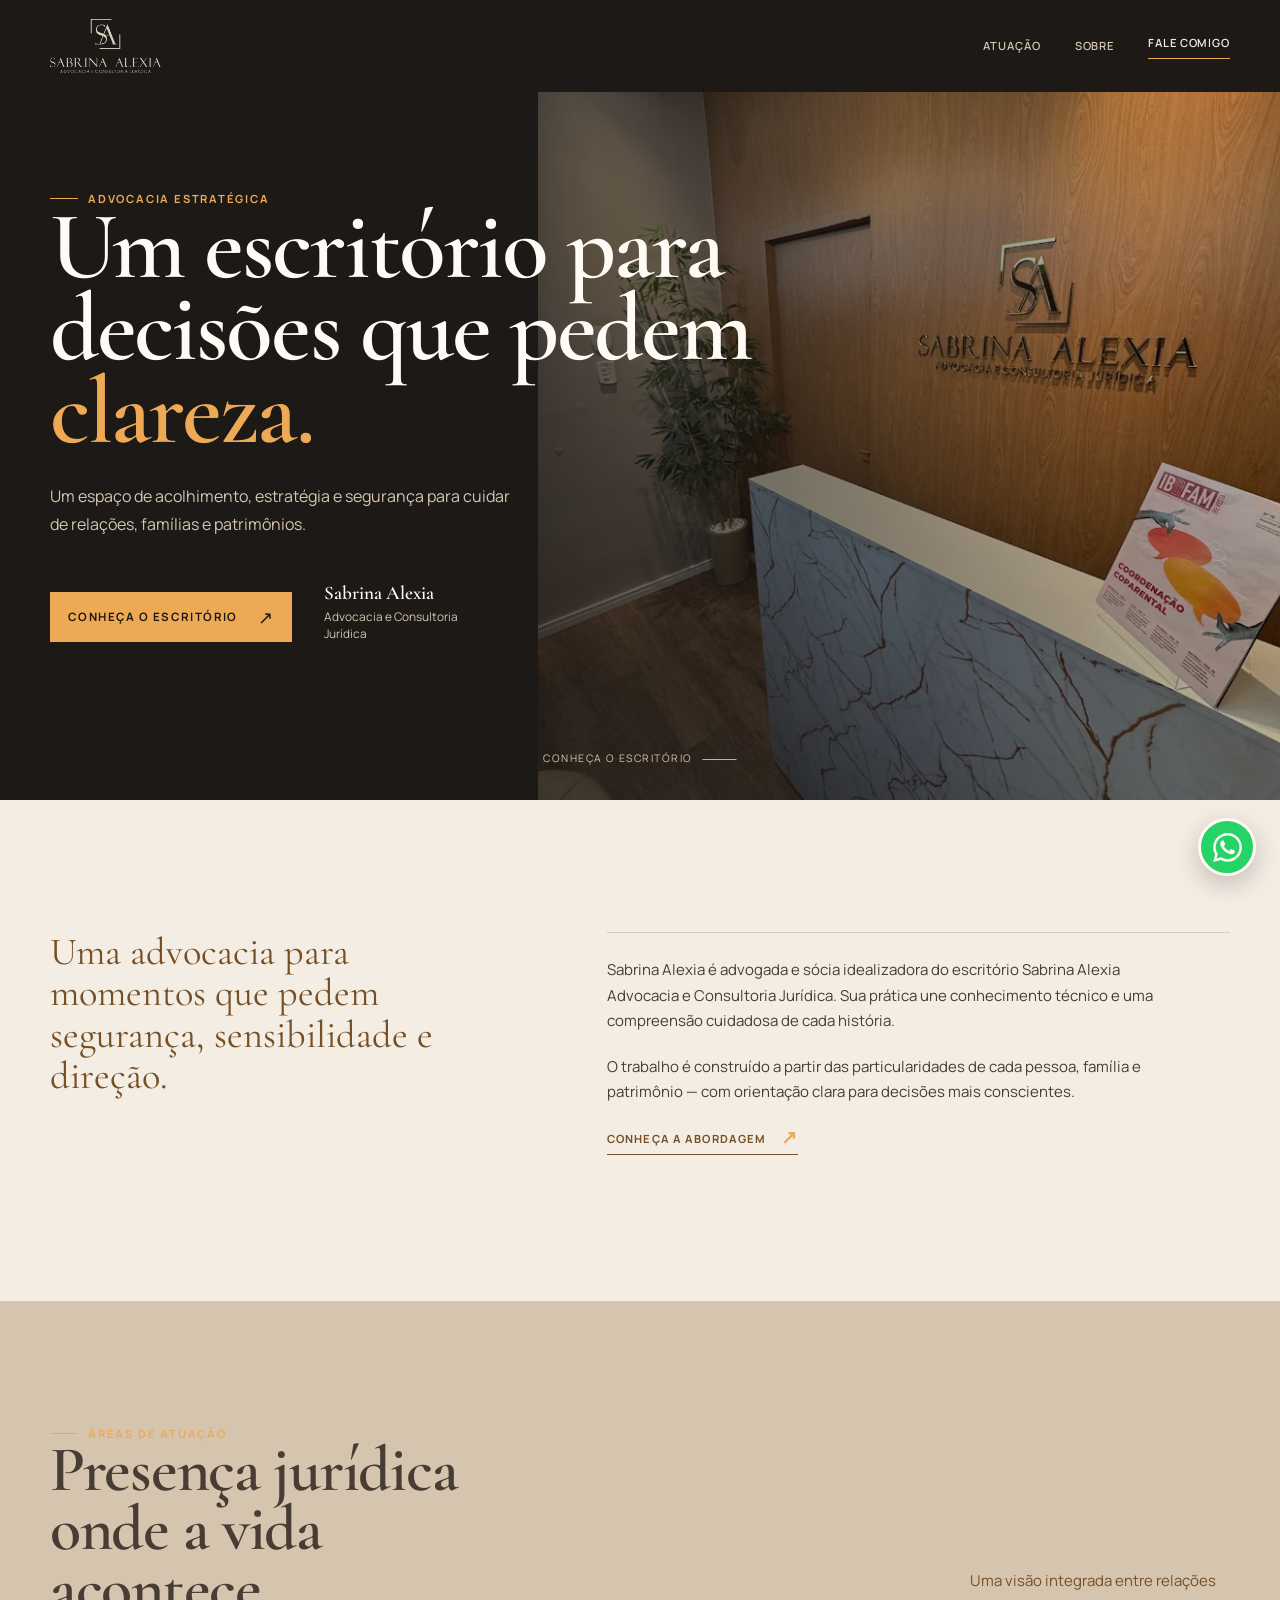
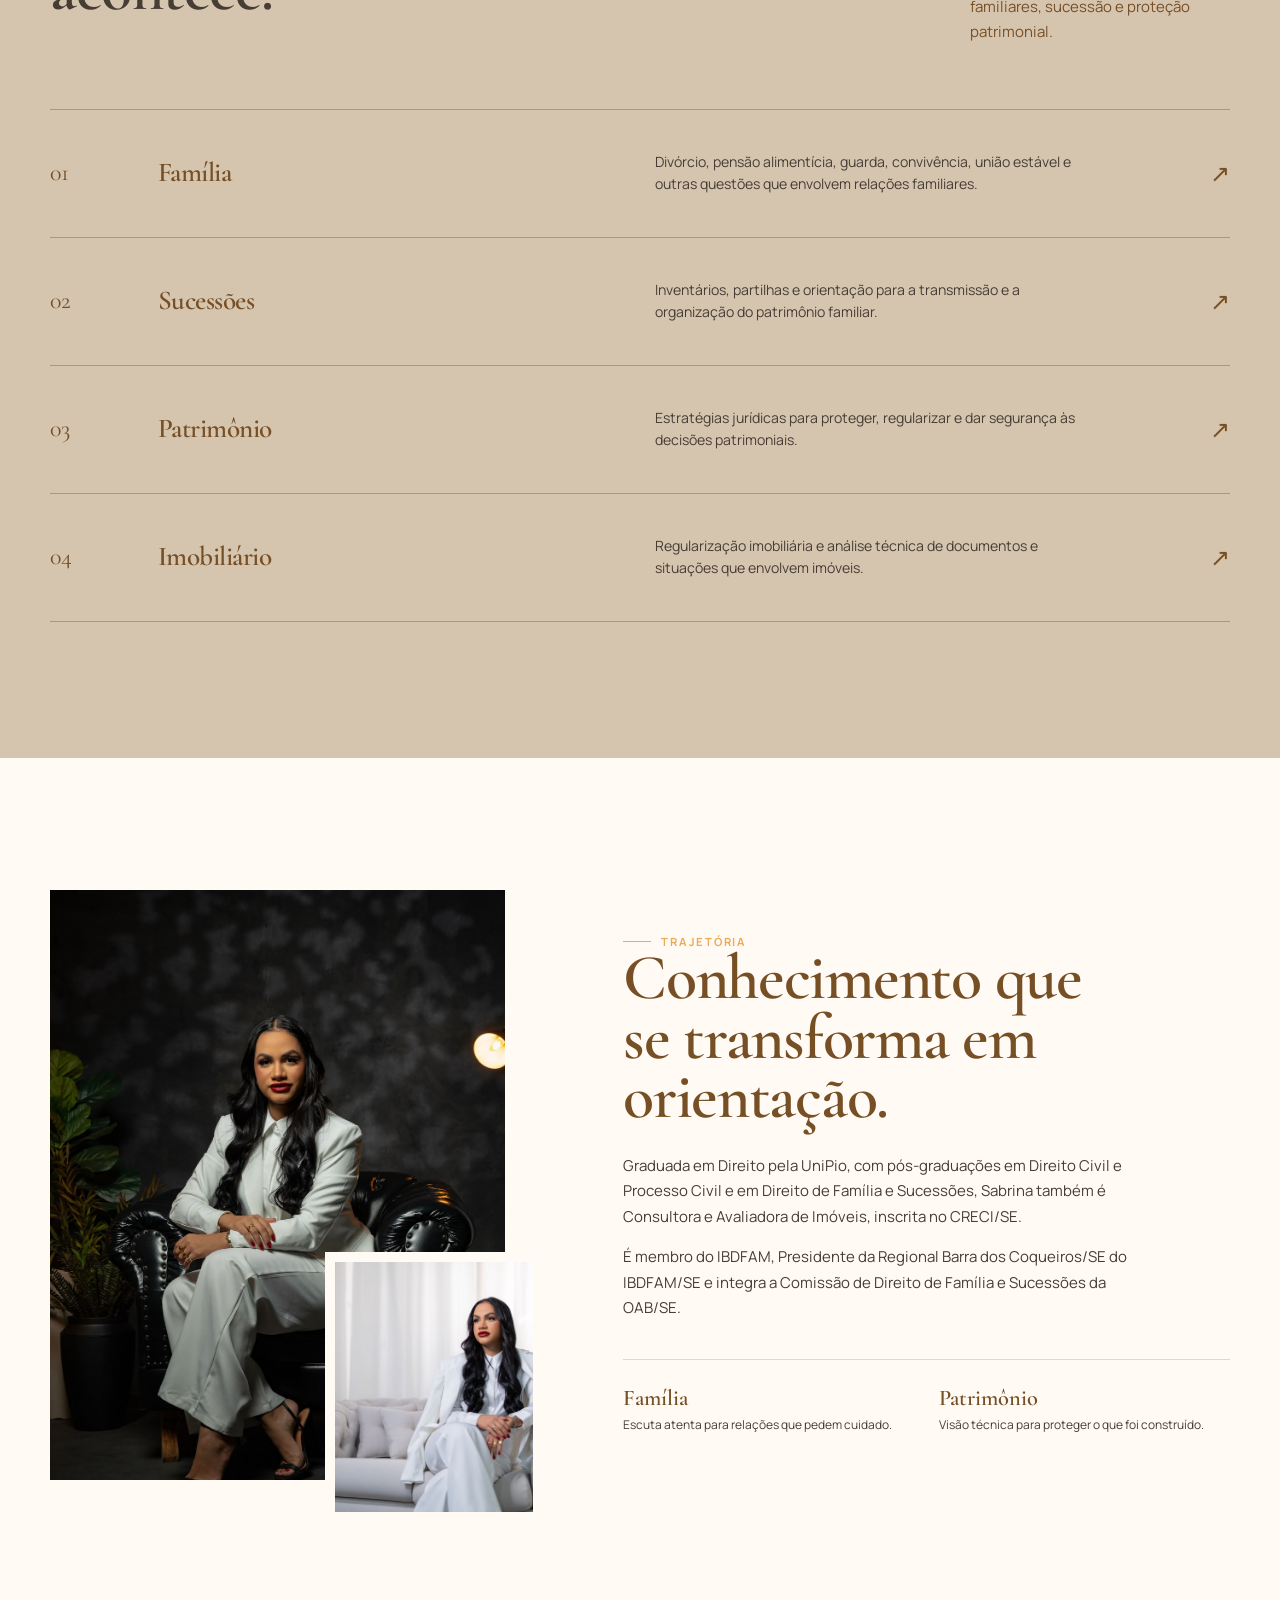
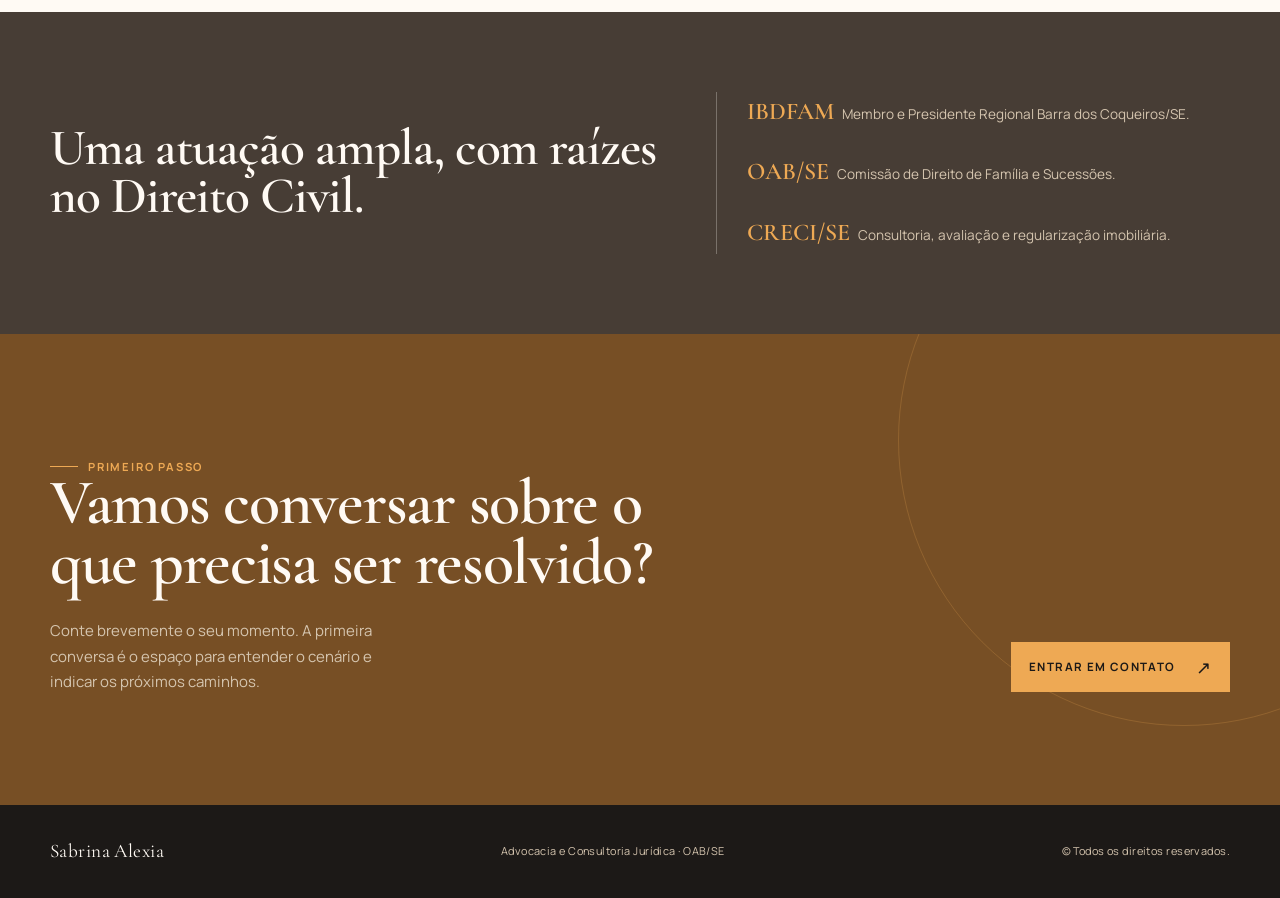
==== commit 61b01f9d: "feat(site): refresh office hero and contact Co-authored-by: Copilot <223556219+Copilot@users.noreply" ====
--- a/index.html
+++ b/index.html
@@ -19,12 +19,12 @@
   <body>
     <header class="site-header">
       <div class="container nav">
-        <a class="brand" href="#inicio" aria-label="Sabrina Alexia, início">
-          <span class="brand-mark">SA</span>
-          <span class="brand-copy">
-            <strong>Sabrina Alexia</strong>
-            Advocacia e consultoria jurídica
-          </span>
+        <a class="brand" href="#inicio" aria-label="Sabrina Alexia Advocacia, início">
+          <img
+            class="brand-logo"
+            src="assets/images/LOGO C BORDA PNG BEGE.png"
+            alt="Sabrina Alexia Advocacia e Consultoria Jurídica"
+          />
         </a>
         <nav class="nav-links" aria-label="Navegação principal">
           <a href="#atuacao">Atuação</a>
@@ -38,22 +38,22 @@
       <section class="hero" id="inicio">
         <img
           class="hero-photo"
-          src="assets/images/image copy 2.png"
-          alt="Dra. Sabrina Alexia em seu escritório"
+          src="assets/images/escritório.png"
+          alt="Recepção do escritório Sabrina Alexia Advocacia e Consultoria Jurídica"
         />
         <div class="container hero-inner">
           <div class="hero-content">
             <span class="eyebrow">Advocacia estratégica</span>
-            <h1>Direito que cuida do que <em>importa.</em></h1>
+            <h1>Um escritório para decisões que pedem <em>clareza.</em></h1>
             <p class="hero-description">
-              Atuação próxima e individualizada em Direito de Família,
-              Sucessões, Patrimônio e Direito Imobiliário.
+              Um espaço de acolhimento, estratégia e segurança para cuidar de
+              relações, famílias e patrimônios.
             </p>
             <div class="hero-footer">
-              <a class="button" href="#contato">Agendar conversa <span>↗</span></a>
+              <a class="button" href="#contato">Conheça o escritório <span>↗</span></a>
               <p class="hero-note">
-                <strong>OAB/SE</strong>
-                Atendimento jurídico com escuta, clareza e estratégia.
+                <strong>Sabrina Alexia</strong>
+                Advocacia e Consultoria Jurídica
               </p>
             </div>
           </div>
@@ -141,13 +141,13 @@
           <div class="profile-visual">
             <img
               class="profile-photo"
-              src="assets/images/image.png"
+              src="assets/images/image copy.png"
               alt="Dra. Sabrina Alexia sentada em um ambiente claro"
               loading="lazy"
             />
             <img
               class="profile-detail-photo"
-              src="assets/images/image copy.png"
+              src="assets/images/image copy 2.png"
               alt="Retrato da Dra. Sabrina Alexia em um ambiente escuro"
               loading="lazy"
             />
@@ -216,6 +216,19 @@
       </div>
     </footer>
 
+    <a
+      class="whatsapp-float"
+      href="https://wa.me/557999128663?text=Ol%C3%A1%2C%20gostaria%20de%20saber%20mais%20sobre%20o%20escrit%C3%B3rio%20Sabrina%20Alexia."
+      target="_blank"
+      rel="noopener noreferrer"
+      aria-label="Fale com o escritório pelo WhatsApp"
+      title="Fale conosco pelo WhatsApp"
+    >
+      <svg viewBox="0 0 24 24" aria-hidden="true">
+        <path d="M20.5 3.5A11.8 11.8 0 0 0 12.08 0C5.55 0 .23 5.31.23 11.85c0 2.09.55 4.13 1.6 5.93L.13 24l6.37-1.67a11.83 11.83 0 0 0 5.58 1.42h.01c6.53 0 11.84-5.31 11.84-11.85 0-3.17-1.23-6.14-3.43-8.4ZM12.09 21.7h-.01a9.83 9.83 0 0 1-5.01-1.37l-.36-.21-3.78.99 1.01-3.69-.23-.38a9.84 9.84 0 1 1 8.38 4.66Zm5.4-7.38c-.3-.15-1.76-.87-2.03-.97-.27-.1-.47-.15-.67.15-.2.3-.77.97-.94 1.17-.17.2-.35.22-.65.07-1.76-.88-2.91-1.57-4.07-3.56-.31-.53.31-.49.89-1.63.1-.2.05-.37-.03-.52-.07-.15-.67-1.62-.92-2.22-.24-.58-.49-.5-.67-.51h-.57c-.2 0-.52.07-.79.37-.27.3-1.04 1.02-1.04 2.49s1.07 2.89 1.22 3.09c.15.2 2.1 3.2 5.09 4.49.71.31 1.26.49 1.69.63.71.23 1.35.2 1.86.12.57-.09 1.76-.72 2.01-1.42.25-.7.25-1.3.17-1.42-.07-.12-.27-.2-.57-.35Z" />
+      </svg>
+    </a>
+
     <script src="script.js"></script>
   </body>
 </html>
--- a/styles.css
+++ b/styles.css
@@ -148,39 +148,14 @@
 .brand {
   align-items: center;
   display: flex;
-  gap: 12px;
-}
-
-.brand-mark {
-  align-items: center;
-  border: 1px solid var(--copper);
-  color: var(--copper);
-  display: flex;
-  font-family: var(--serif);
-  font-size: 1.35rem;
-  height: 42px;
-  justify-content: center;
-  line-height: 1;
-  width: 42px;
-}
-
-.brand-copy {
-  display: flex;
-  flex-direction: column;
-  font-size: 0.6rem;
-  font-weight: 700;
-  letter-spacing: 0.15em;
-  line-height: 1.4;
-  text-transform: uppercase;
-}
-
-.brand-copy strong {
-  color: var(--white);
-  font-family: var(--serif);
-  font-size: 1.05rem;
-  font-weight: 600;
-  letter-spacing: 0.04em;
-  text-transform: none;
+  max-width: 270px;
+}
+
+.brand-logo {
+  height: auto;
+  max-height: 54px;
+  object-fit: contain;
+  width: 100%;
 }
 
 .nav-links {
@@ -599,6 +574,36 @@
   font-size: 1.2rem;
 }
 
+.whatsapp-float {
+  align-items: center;
+  background: #25d366;
+  border: 3px solid var(--white);
+  border-radius: 50%;
+  bottom: 24px;
+  box-shadow: 0 8px 24px rgba(28, 25, 23, 0.22);
+  color: var(--white);
+  display: flex;
+  height: 58px;
+  justify-content: center;
+  position: fixed;
+  right: 24px;
+  transition: transform 180ms ease, box-shadow 180ms ease;
+  width: 58px;
+  z-index: 20;
+}
+
+.whatsapp-float:hover,
+.whatsapp-float:focus-visible {
+  box-shadow: 0 11px 28px rgba(28, 25, 23, 0.3);
+  transform: translateY(-3px);
+}
+
+.whatsapp-float svg {
+  fill: currentColor;
+  height: 29px;
+  width: 29px;
+}
+
 :focus-visible {
   outline: 2px solid var(--copper);
   outline-offset: 4px;
@@ -705,12 +710,8 @@
     width: calc(100% - 32px);
   }
 
-  .brand-copy strong {
-    font-size: 0.92rem;
-  }
-
-  .brand-copy {
-    font-size: 0.52rem;
+  .brand {
+    max-width: 220px;
   }
 
   .nav-contact {
@@ -736,6 +737,18 @@
     flex-direction: column;
     gap: 14px;
   }
+
+  .whatsapp-float {
+    bottom: 18px;
+    height: 52px;
+    right: 16px;
+    width: 52px;
+  }
+
+  .whatsapp-float svg {
+    height: 26px;
+    width: 26px;
+  }
 }
 
 @media (prefers-reduced-motion: reduce) {
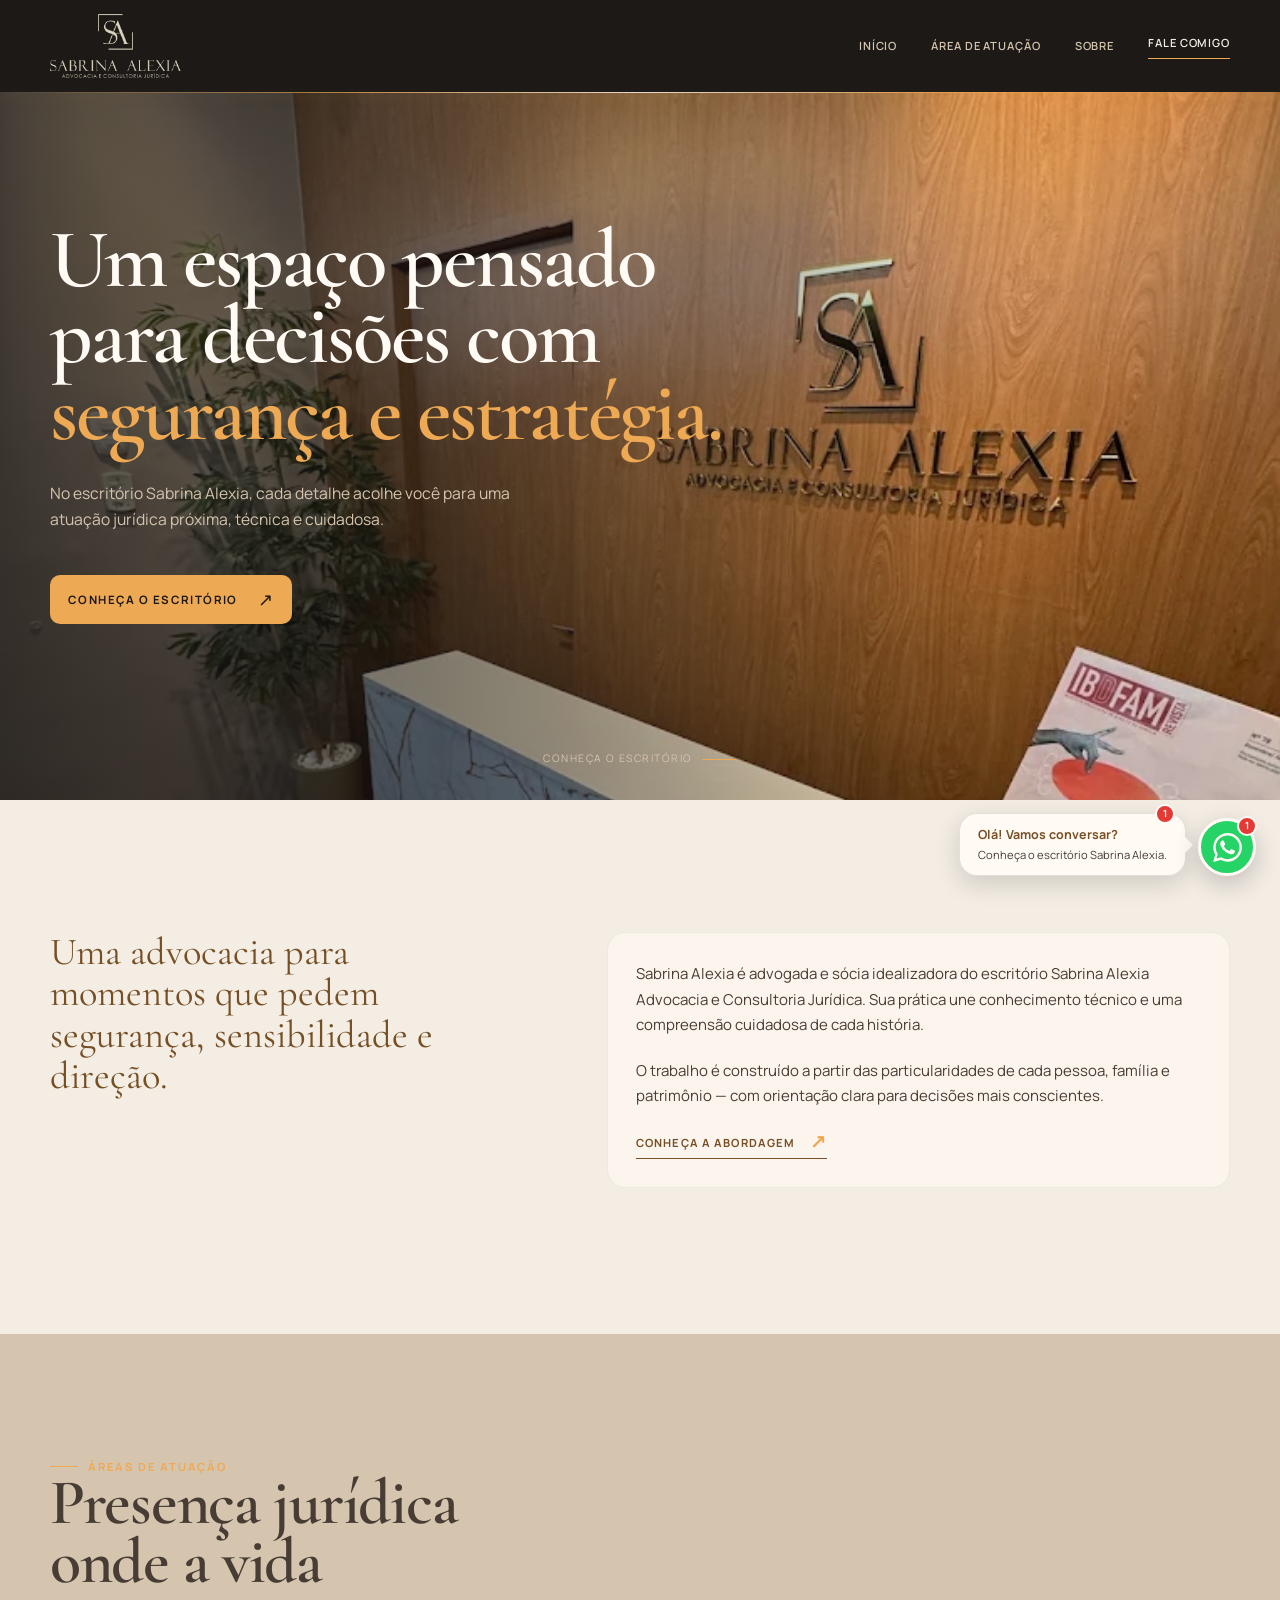
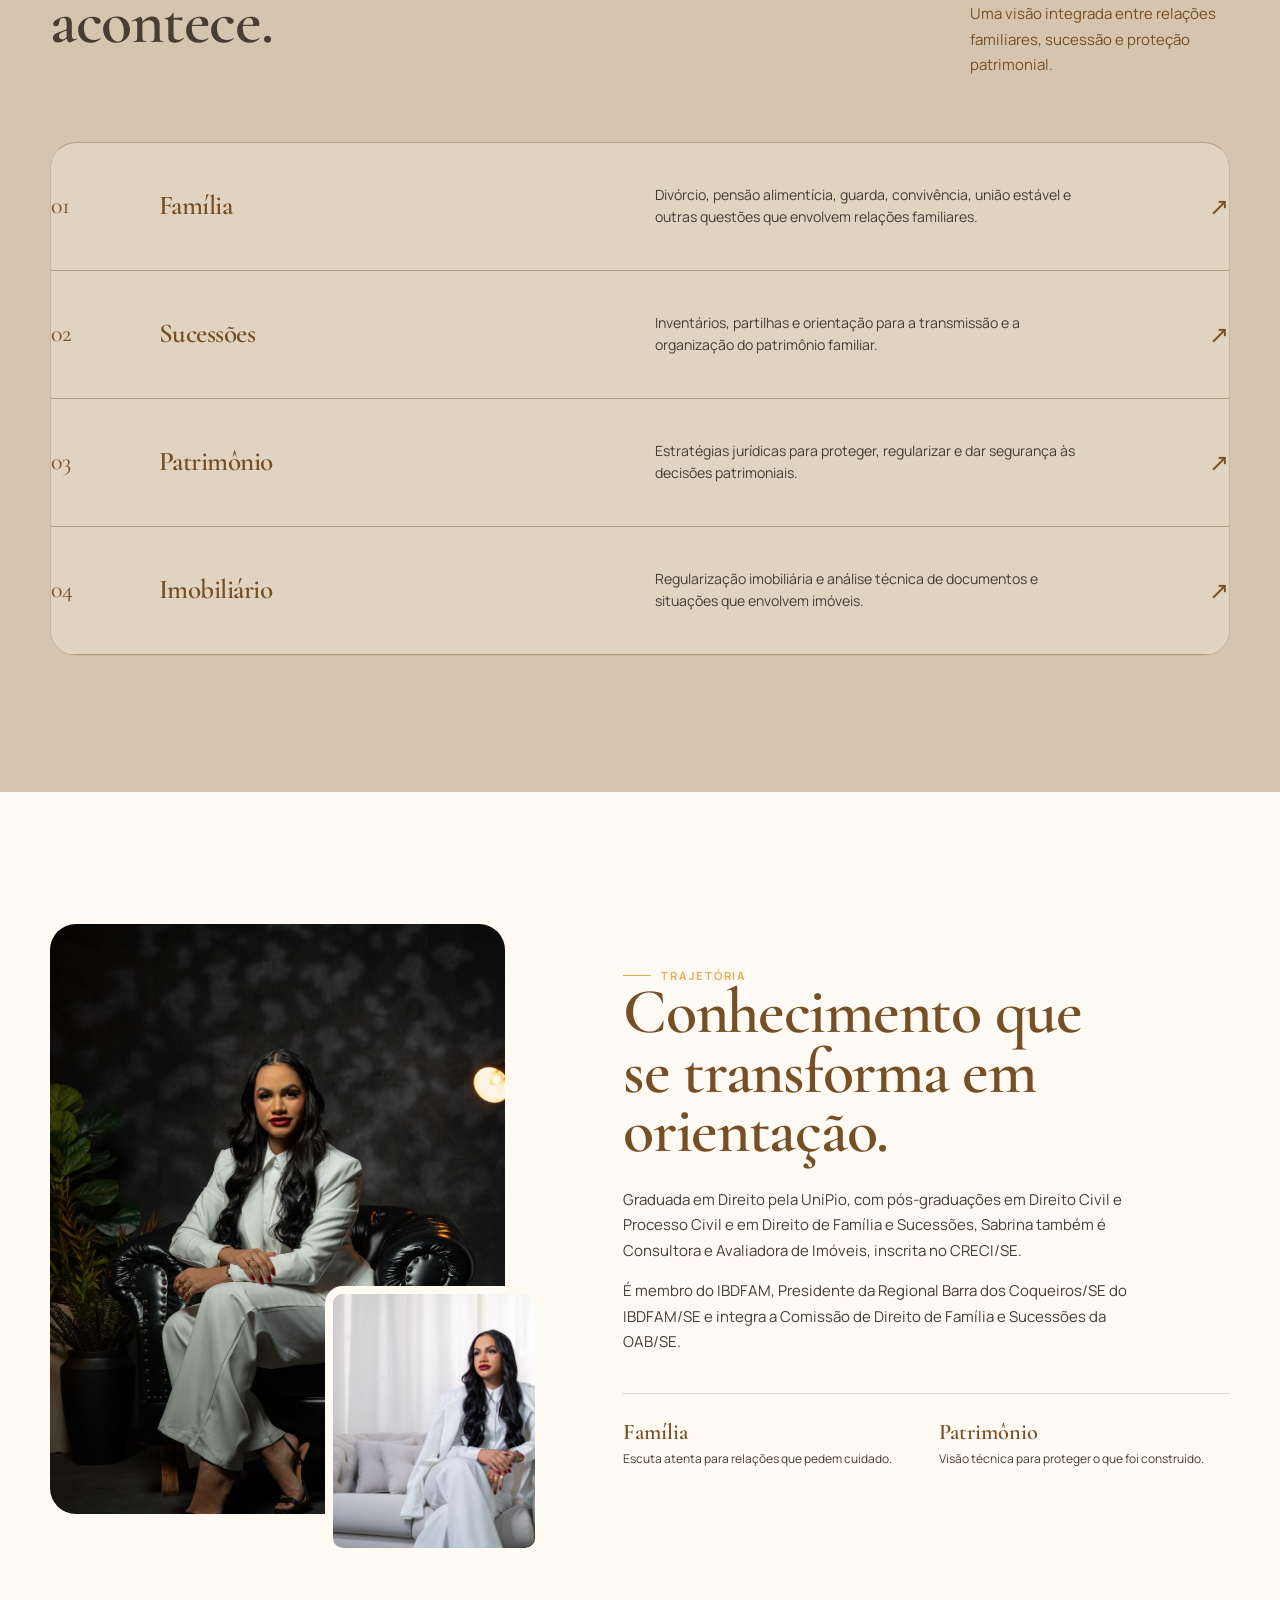
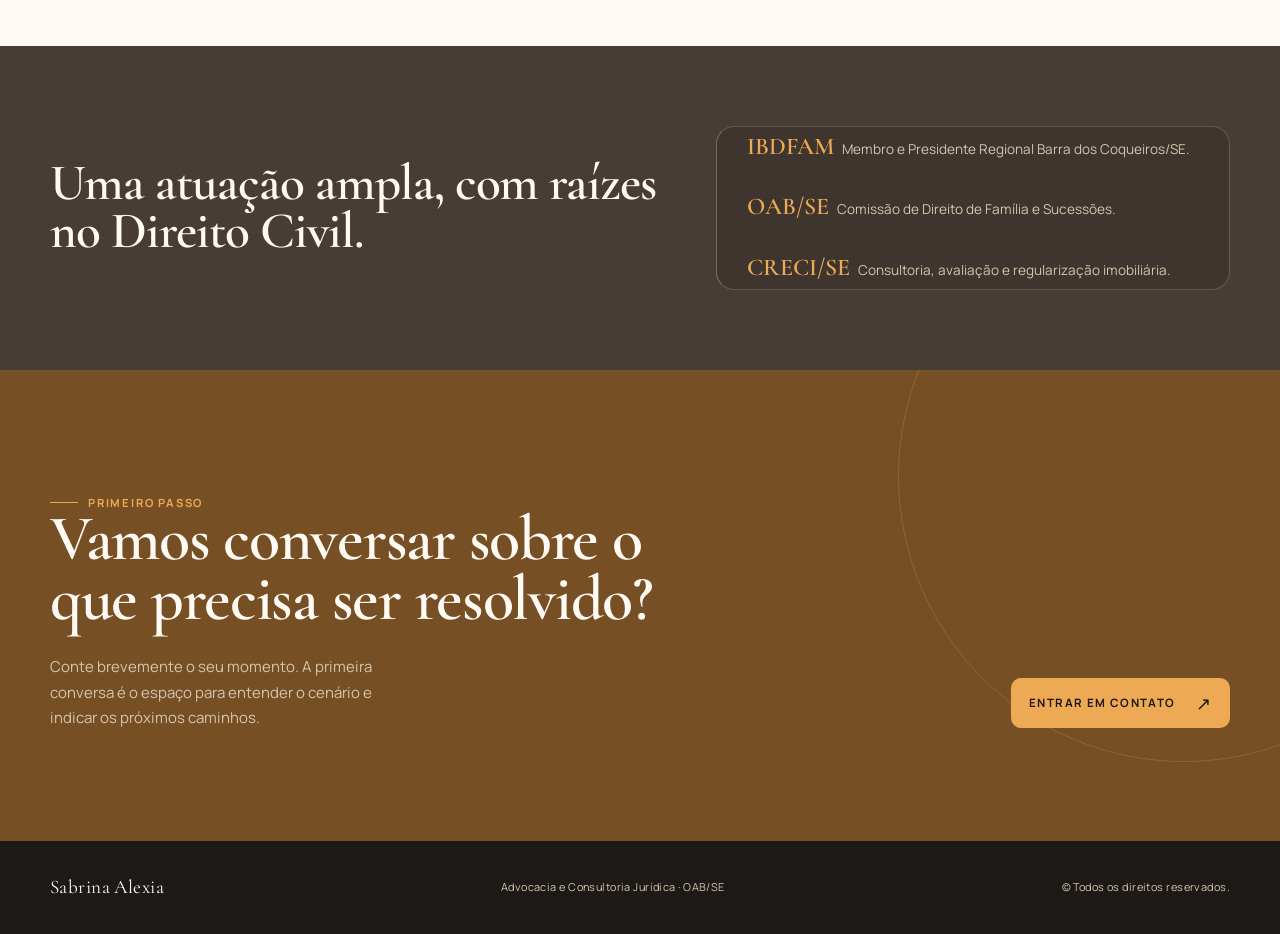
==== commit 354365b4: "feat(site): refine hero presentation Co-authored-by: Copilot <223556219+Copilot@users.noreply.github" ====
--- a/index.html
+++ b/index.html
@@ -27,7 +27,8 @@
           />
         </a>
         <nav class="nav-links" aria-label="Navegação principal">
-          <a href="#atuacao">Atuação</a>
+          <a href="#inicio">Início</a>
+          <a href="#atuacao">Área De Atuação</a>
           <a href="#sobre">Sobre</a>
           <a class="nav-contact" href="#contato">Fale comigo</a>
         </nav>
@@ -43,18 +44,13 @@
         />
         <div class="container hero-inner">
           <div class="hero-content">
-            <span class="eyebrow">Advocacia estratégica</span>
-            <h1>Um escritório para decisões que pedem <em>clareza.</em></h1>
+            <h1>Um espaço pensado para decisões com <em>segurança e estratégia.</em></h1>
             <p class="hero-description">
-              Um espaço de acolhimento, estratégia e segurança para cuidar de
-              relações, famílias e patrimônios.
+              No escritório Sabrina Alexia, cada detalhe acolhe você para uma
+              atuação jurídica próxima, técnica e cuidadosa.
             </p>
             <div class="hero-footer">
               <a class="button" href="#contato">Conheça o escritório <span>↗</span></a>
-              <p class="hero-note">
-                <strong>Sabrina Alexia</strong>
-                Advocacia e Consultoria Jurídica
-              </p>
             </div>
           </div>
         </div>
@@ -216,18 +212,32 @@
       </div>
     </footer>
 
-    <a
-      class="whatsapp-float"
-      href="https://wa.me/557999128663?text=Ol%C3%A1%2C%20gostaria%20de%20saber%20mais%20sobre%20o%20escrit%C3%B3rio%20Sabrina%20Alexia."
-      target="_blank"
-      rel="noopener noreferrer"
-      aria-label="Fale com o escritório pelo WhatsApp"
-      title="Fale conosco pelo WhatsApp"
-    >
-      <svg viewBox="0 0 24 24" aria-hidden="true">
-        <path d="M20.5 3.5A11.8 11.8 0 0 0 12.08 0C5.55 0 .23 5.31.23 11.85c0 2.09.55 4.13 1.6 5.93L.13 24l6.37-1.67a11.83 11.83 0 0 0 5.58 1.42h.01c6.53 0 11.84-5.31 11.84-11.85 0-3.17-1.23-6.14-3.43-8.4ZM12.09 21.7h-.01a9.83 9.83 0 0 1-5.01-1.37l-.36-.21-3.78.99 1.01-3.69-.23-.38a9.84 9.84 0 1 1 8.38 4.66Zm5.4-7.38c-.3-.15-1.76-.87-2.03-.97-.27-.1-.47-.15-.67.15-.2.3-.77.97-.94 1.17-.17.2-.35.22-.65.07-1.76-.88-2.91-1.57-4.07-3.56-.31-.53.31-.49.89-1.63.1-.2.05-.37-.03-.52-.07-.15-.67-1.62-.92-2.22-.24-.58-.49-.5-.67-.51h-.57c-.2 0-.52.07-.79.37-.27.3-1.04 1.02-1.04 2.49s1.07 2.89 1.22 3.09c.15.2 2.1 3.2 5.09 4.49.71.31 1.26.49 1.69.63.71.23 1.35.2 1.86.12.57-.09 1.76-.72 2.01-1.42.25-.7.25-1.3.17-1.42-.07-.12-.27-.2-.57-.35Z" />
-      </svg>
-    </a>
+    <div class="whatsapp-widget">
+      <a
+        class="whatsapp-prompt"
+        href="https://wa.me/557999128663?text=Ol%C3%A1%2C%20gostaria%20de%20conhecer%20melhor%20o%20escrit%C3%B3rio%20Sabrina%20Alexia."
+        target="_blank"
+        rel="noopener noreferrer"
+        aria-label="Conheça o escritório e fale pelo WhatsApp"
+      >
+        <span class="whatsapp-prompt-badge" aria-hidden="true">1</span>
+        <strong>Olá! Vamos conversar?</strong>
+        <span>Conheça o escritório Sabrina Alexia.</span>
+      </a>
+      <a
+        class="whatsapp-float"
+        href="https://wa.me/557999128663?text=Ol%C3%A1%2C%20gostaria%20de%20conhecer%20melhor%20o%20escrit%C3%B3rio%20Sabrina%20Alexia."
+        target="_blank"
+        rel="noopener noreferrer"
+        aria-label="Fale com o escritório pelo WhatsApp"
+        title="Fale conosco pelo WhatsApp"
+      >
+        <span class="whatsapp-badge" aria-hidden="true">1</span>
+        <svg viewBox="0 0 24 24" aria-hidden="true">
+          <path d="M20.5 3.5A11.8 11.8 0 0 0 12.08 0C5.55 0 .23 5.31.23 11.85c0 2.09.55 4.13 1.6 5.93L.13 24l6.37-1.67a11.83 11.83 0 0 0 5.58 1.42h.01c6.53 0 11.84-5.31 11.84-11.85 0-3.17-1.23-6.14-3.43-8.4ZM12.09 21.7h-.01a9.83 9.83 0 0 1-5.01-1.37l-.36-.21-3.78.99 1.01-3.69-.23-.38a9.84 9.84 0 1 1 8.38 4.66Zm5.4-7.38c-.3-.15-1.76-.87-2.03-.97-.27-.1-.47-.15-.67.15-.2.3-.77.97-.94 1.17-.17.2-.35.22-.65.07-1.76-.88-2.91-1.57-4.07-3.56-.31-.53.31-.49.89-1.63.1-.2.05-.37-.03-.52-.07-.15-.67-1.62-.92-2.22-.24-.58-.49-.5-.67-.51h-.57c-.2 0-.52.07-.79.37-.27.3-1.04 1.02-1.04 2.49s1.07 2.89 1.22 3.09c.15.2 2.1 3.2 5.09 4.49.71.31 1.26.49 1.69.63.71.23 1.35.2 1.86.12.57-.09 1.76-.72 2.01-1.42.25-.7.25-1.3.17-1.42-.07-.12-.27-.2-.57-.35Z" />
+        </svg>
+      </a>
+    </div>
 
     <script src="script.js"></script>
   </body>
--- a/styles.css
+++ b/styles.css
@@ -7,6 +7,9 @@
   --black: #1c1917;
   --white: #fffaf4;
   --line: rgba(71, 61, 53, 0.18);
+  --radius-sm: 10px;
+  --radius-md: 18px;
+  --radius-lg: 26px;
   --serif: "Cormorant Garamond", Georgia, serif;
   --sans: "Manrope", Arial, sans-serif;
 }
@@ -83,8 +86,8 @@
 }
 
 h1 {
-  font-size: clamp(3.8rem, 7.5vw, 6.85rem);
-  line-height: 0.86;
+  font-size: clamp(3.5rem, 6.5vw, 5.8rem);
+  line-height: 0.92;
   margin-bottom: 30px;
   max-width: 740px;
 }
@@ -104,6 +107,7 @@
 .button {
   align-items: center;
   background: var(--copper);
+  border-radius: var(--radius-sm);
   color: var(--black);
   display: inline-flex;
   font-size: 0.72rem;
@@ -138,6 +142,38 @@
   z-index: 10;
 }
 
+.site-header::after {
+  background: linear-gradient(
+    90deg,
+    transparent,
+    rgba(238, 169, 84, 0.72) 28%,
+    rgba(243, 237, 228, 0.86) 50%,
+    rgba(238, 169, 84, 0.72) 72%,
+    transparent
+  );
+  bottom: -1px;
+  box-shadow: 0 3px 12px rgba(238, 169, 84, 0.28);
+  content: "";
+  height: 1px;
+  left: 0;
+  position: absolute;
+  width: 100%;
+  animation: header-divider-pulse 3.2s ease-in-out infinite;
+}
+
+@keyframes header-divider-pulse {
+  0%,
+  100% {
+    opacity: 0.72;
+    box-shadow: 0 3px 12px rgba(238, 169, 84, 0.2);
+  }
+
+  50% {
+    opacity: 1;
+    box-shadow: 0 3px 18px rgba(238, 169, 84, 0.52);
+  }
+}
+
 .nav {
   align-items: center;
   display: flex;
@@ -148,12 +184,12 @@
 .brand {
   align-items: center;
   display: flex;
-  max-width: 270px;
+  max-width: 330px;
 }
 
 .brand-logo {
   height: auto;
-  max-height: 54px;
+  max-height: 64px;
   object-fit: contain;
   width: 100%;
 }
@@ -193,7 +229,13 @@
 }
 
 .hero::before {
-  background: linear-gradient(90deg, rgba(28, 25, 23, 0.94) 0%, rgba(28, 25, 23, 0.7) 42%, rgba(28, 25, 23, 0.1) 100%);
+  background: linear-gradient(
+    90deg,
+    rgba(28, 25, 23, 0.78) 0%,
+    rgba(28, 25, 23, 0.46) 42%,
+    rgba(28, 25, 23, 0.08) 78%,
+    transparent 100%
+  );
   content: "";
   inset: 0;
   position: absolute;
@@ -201,13 +243,14 @@
 }
 
 .hero-photo {
+  border-radius: 0;
   height: 100%;
-  inset: 0 0 0 42%;
+  inset: 0;
   object-fit: cover;
   object-position: center 26%;
-  opacity: 0.88;
+  opacity: 1;
   position: absolute;
-  width: 58%;
+  width: 100%;
 }
 
 .hero-inner {
@@ -225,6 +268,8 @@
 
 .hero h1 {
   color: var(--white);
+  letter-spacing: -0.025em;
+  max-width: 700px;
 }
 
 .hero h1 em {
@@ -234,8 +279,9 @@
 
 .hero-description {
   color: var(--sand);
-  font-size: 1rem;
-  max-width: 470px;
+  font-size: 0.98rem;
+  line-height: 1.65;
+  max-width: 510px;
 }
 
 .hero-footer {
@@ -301,9 +347,11 @@
 }
 
 .intro-copy {
-  border-top: 1px solid var(--line);
+  background: rgba(255, 250, 244, 0.68);
+  border: 1px solid rgba(71, 61, 53, 0.08);
+  border-radius: var(--radius-md);
   color: var(--ink);
-  padding-top: 24px;
+  padding: 28px;
 }
 
 .intro-copy p {
@@ -353,6 +401,10 @@
 }
 
 .practice-list {
+  background: rgba(255, 250, 244, 0.26);
+  border: 1px solid rgba(119, 79, 37, 0.2);
+  border-radius: var(--radius-lg);
+  overflow: hidden;
   border-top: 1px solid rgba(119, 79, 37, 0.4);
 }
 
@@ -414,6 +466,7 @@
 }
 
 .profile-photo {
+  border-radius: var(--radius-lg);
   height: 590px;
   object-fit: cover;
   object-position: center 18%;
@@ -421,7 +474,8 @@
 }
 
 .profile-detail-photo {
-  border: 10px solid var(--white);
+  border: 8px solid var(--white);
+  border-radius: var(--radius-md);
   bottom: -42px;
   height: 270px;
   object-fit: cover;
@@ -485,7 +539,10 @@
 }
 
 .credential-list {
+  background: rgba(28, 25, 23, 0.2);
+  border: 1px solid rgba(243, 237, 228, 0.2);
   border-left: 1px solid rgba(243, 237, 228, 0.3);
+  border-radius: var(--radius-md);
   display: grid;
   gap: 20px;
   padding-left: 30px;
@@ -574,22 +631,88 @@
   font-size: 1.2rem;
 }
 
+.whatsapp-widget {
+  align-items: end;
+  bottom: 24px;
+  display: flex;
+  gap: 12px;
+  position: fixed;
+  right: 24px;
+  z-index: 20;
+}
+
+.whatsapp-prompt {
+  background: var(--white);
+  border: 1px solid rgba(71, 61, 53, 0.14);
+  border-radius: var(--radius-md);
+  box-shadow: 0 8px 24px rgba(28, 25, 23, 0.16);
+  color: var(--ink);
+  display: flex;
+  flex-direction: column;
+  font-size: 0.7rem;
+  line-height: 1.35;
+  max-width: 230px;
+  padding: 13px 18px;
+  position: relative;
+}
+
+.whatsapp-prompt::after {
+  border-bottom: 8px solid transparent;
+  border-left: 8px solid var(--white);
+  border-top: 8px solid transparent;
+  content: "";
+  position: absolute;
+  right: -8px;
+  top: 50%;
+  transform: translateY(-50%);
+}
+
+.whatsapp-prompt strong {
+  color: var(--brown);
+  font-size: 0.78rem;
+  margin-bottom: 3px;
+}
+
+.whatsapp-prompt-badge,
+.whatsapp-badge {
+  align-items: center;
+  background: #e53935;
+  border: 2px solid var(--white);
+  border-radius: 50%;
+  color: var(--white);
+  display: flex;
+  font-size: 0.62rem;
+  font-weight: 700;
+  height: 20px;
+  justify-content: center;
+  line-height: 1;
+  position: absolute;
+  width: 20px;
+}
+
+.whatsapp-prompt-badge {
+  right: 10px;
+  top: -10px;
+}
+
 .whatsapp-float {
   align-items: center;
   background: #25d366;
   border: 3px solid var(--white);
   border-radius: 50%;
-  bottom: 24px;
   box-shadow: 0 8px 24px rgba(28, 25, 23, 0.22);
   color: var(--white);
   display: flex;
   height: 58px;
   justify-content: center;
-  position: fixed;
-  right: 24px;
+  position: relative;
   transition: transform 180ms ease, box-shadow 180ms ease;
   width: 58px;
-  z-index: 20;
+}
+
+.whatsapp-badge {
+  right: -4px;
+  top: -5px;
 }
 
 .whatsapp-float:hover,
@@ -633,12 +756,16 @@
 
   .hero-photo {
     inset: 0;
-    opacity: 0.45;
+    opacity: 1;
     width: 100%;
   }
 
   .hero::before {
-    background: linear-gradient(90deg, rgba(28, 25, 23, 0.96), rgba(28, 25, 23, 0.48));
+    background: linear-gradient(
+      90deg,
+      rgba(28, 25, 23, 0.82),
+      rgba(28, 25, 23, 0.34)
+    );
   }
 
   .hero-content {
@@ -647,7 +774,8 @@
   }
 
   .hero h1 {
-    font-size: clamp(3.5rem, 17vw, 5.8rem);
+    font-size: clamp(3.25rem, 14vw, 5.2rem);
+    line-height: 0.94;
   }
 
   .intro-grid,
@@ -711,7 +839,7 @@
   }
 
   .brand {
-    max-width: 220px;
+    max-width: 260px;
   }
 
   .nav-contact {
@@ -739,9 +867,7 @@
   }
 
   .whatsapp-float {
-    bottom: 18px;
     height: 52px;
-    right: 16px;
     width: 52px;
   }
 
@@ -749,6 +875,17 @@
     height: 26px;
     width: 26px;
   }
+
+  .whatsapp-widget {
+    bottom: 18px;
+    right: 16px;
+  }
+
+  .whatsapp-prompt {
+    font-size: 0.64rem;
+    max-width: 190px;
+    padding: 11px 14px;
+  }
 }
 
 @media (prefers-reduced-motion: reduce) {
@@ -759,6 +896,8 @@
   *,
   *::before,
   *::after {
+    animation-duration: 0.01ms !important;
+    animation-iteration-count: 1 !important;
     transition-duration: 0.01ms !important;
   }
 }
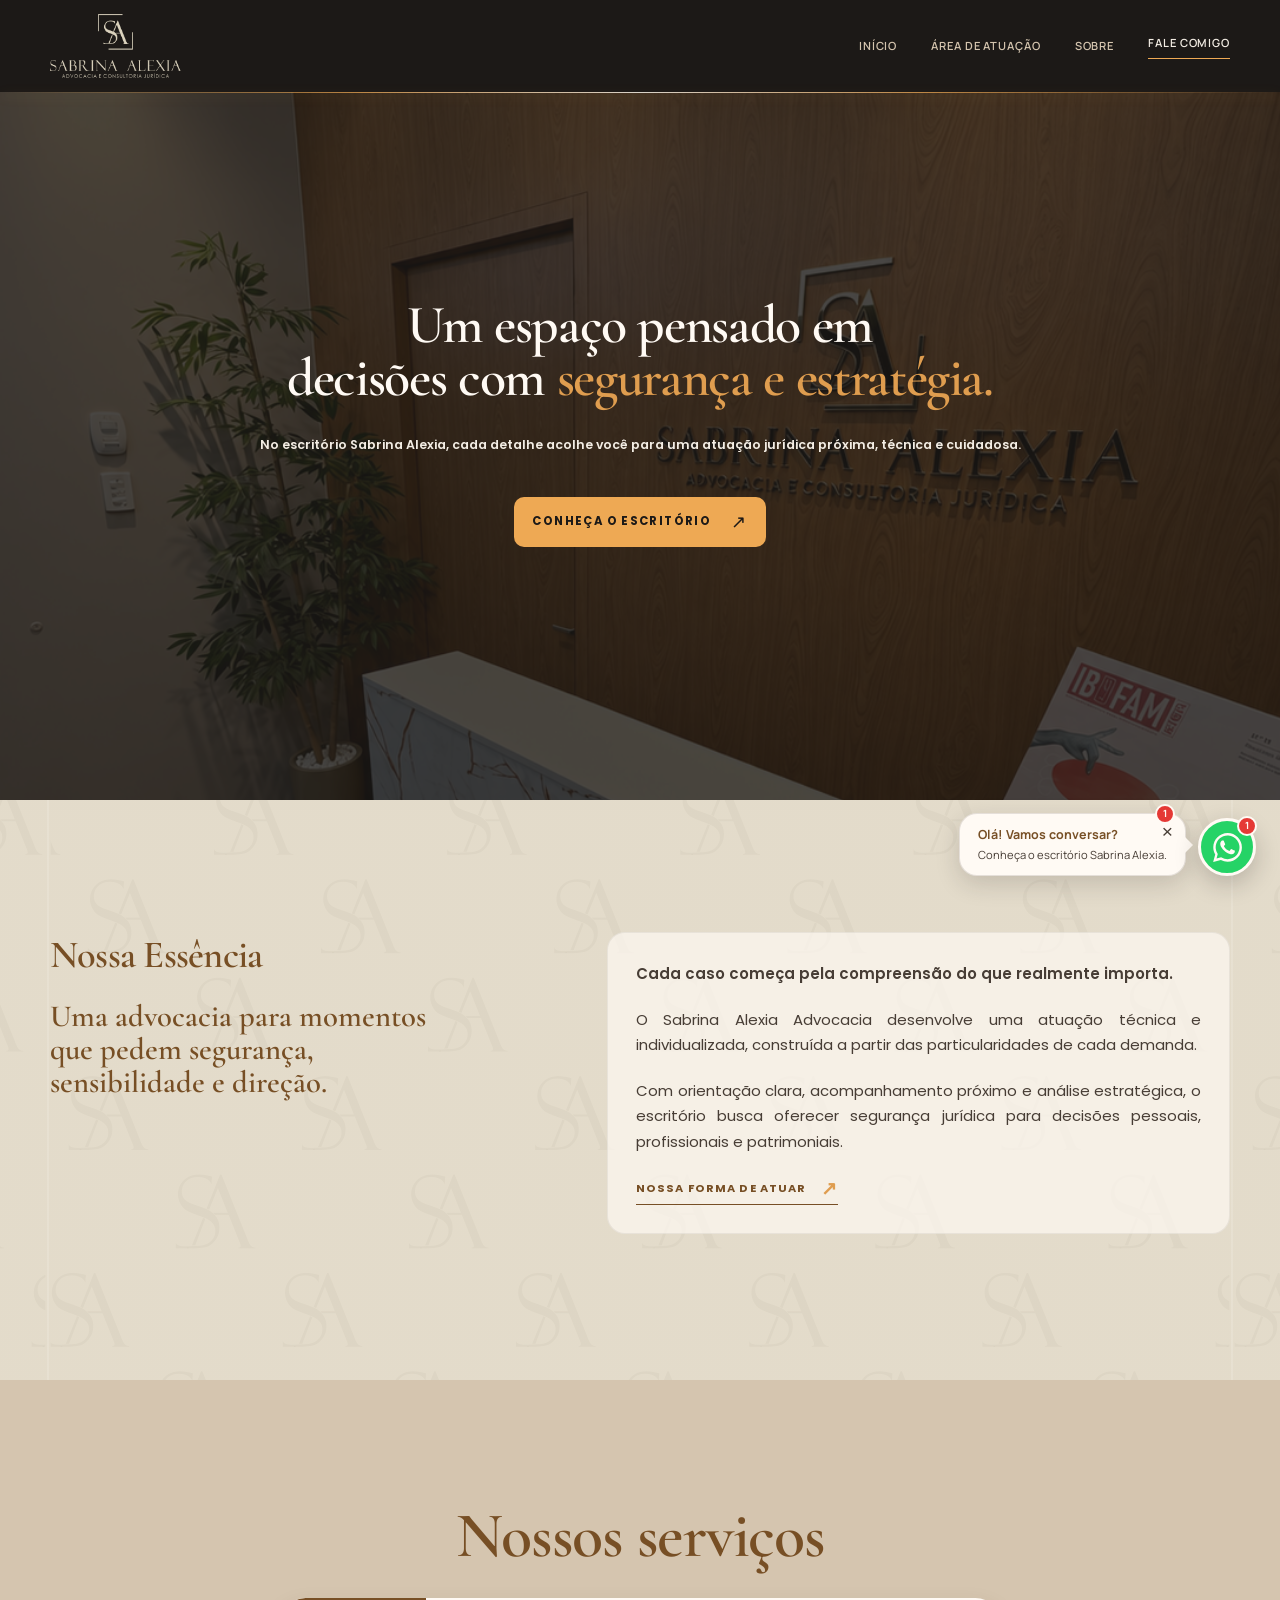
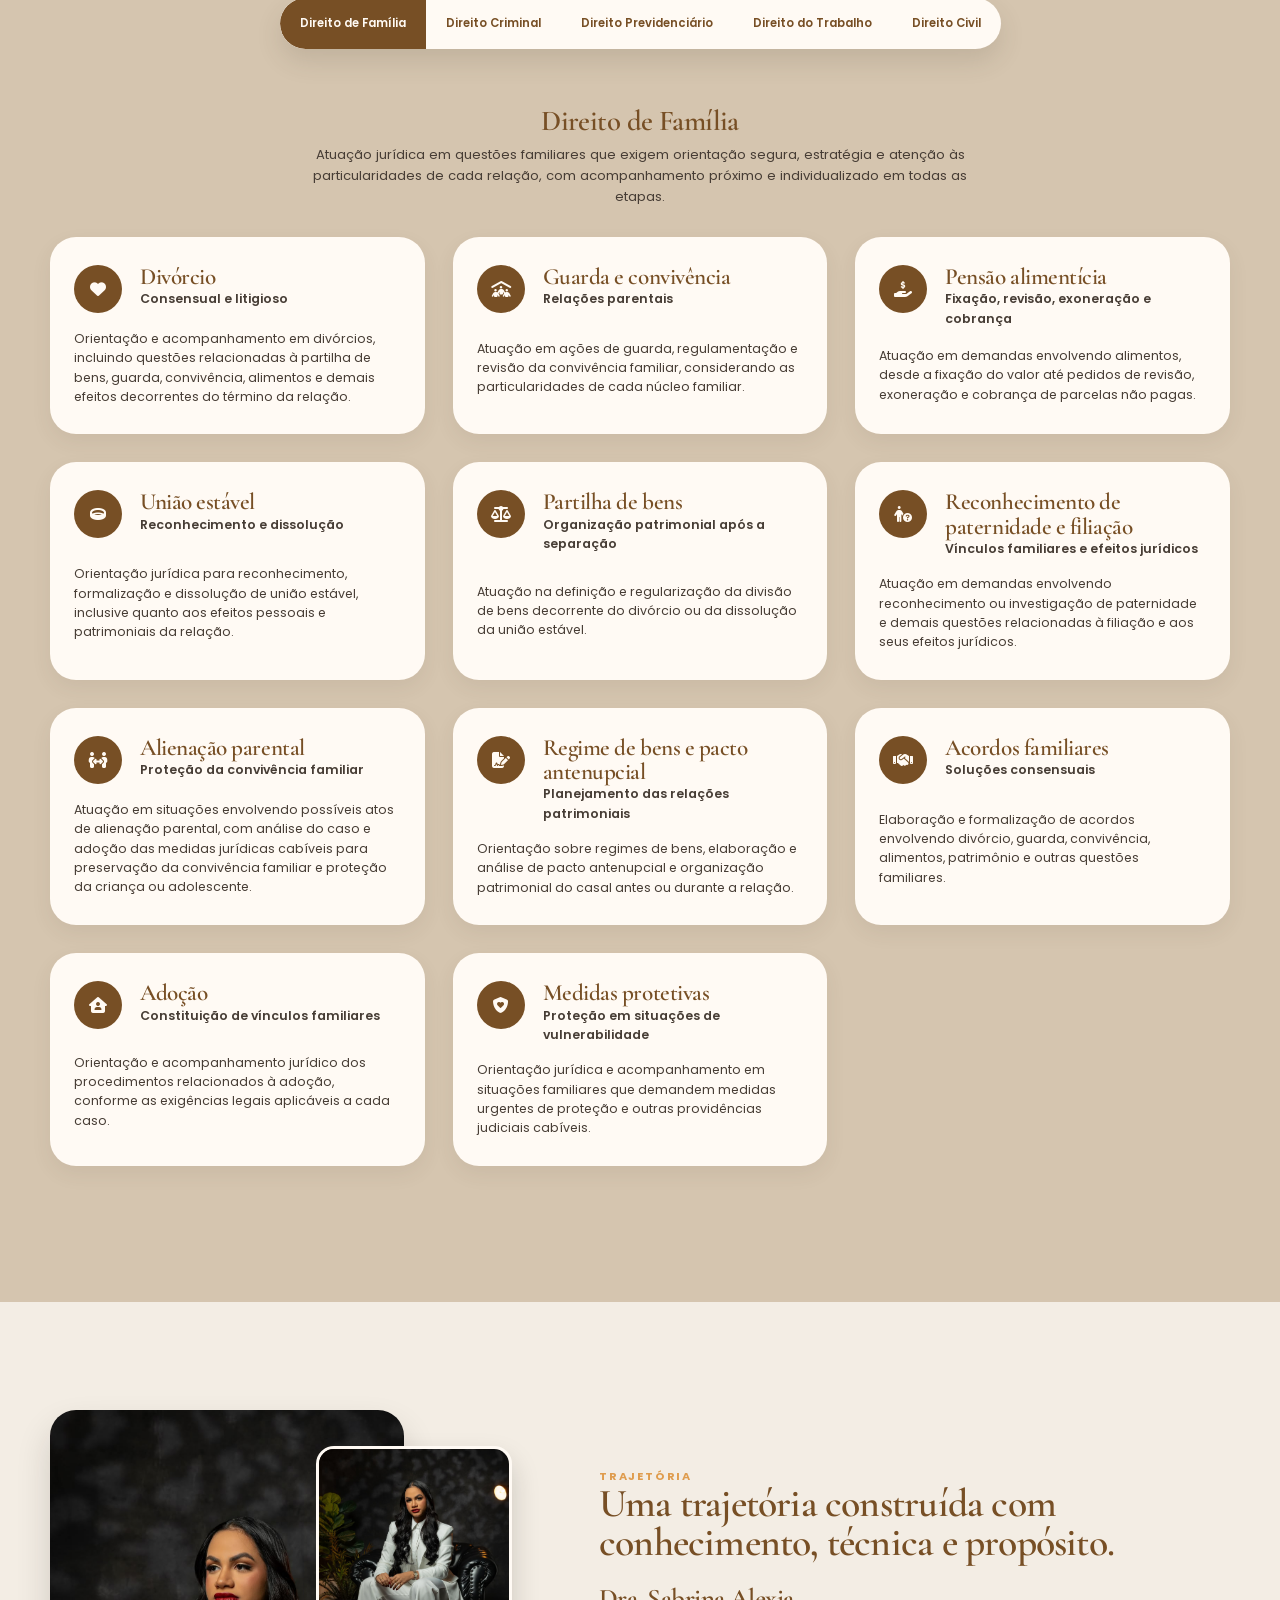
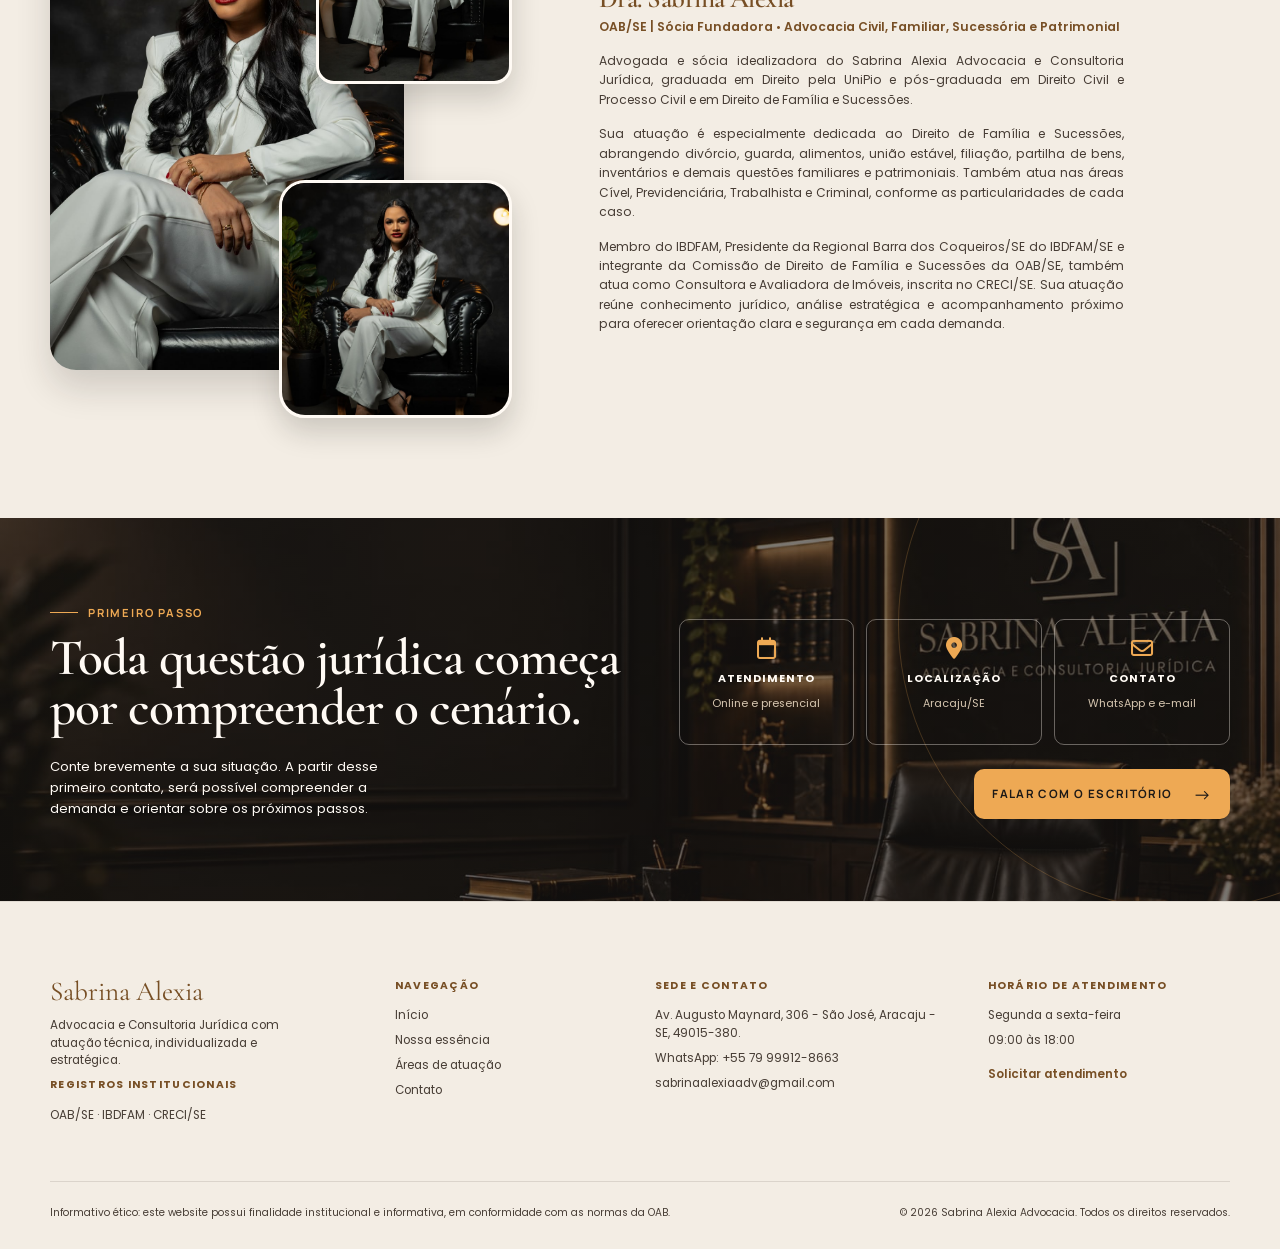
==== commit a0b283b7: "feat(site): refine institutional landing page Update trajectory, practice, contact, footer, imagery," ====
--- a/index.html
+++ b/index.html
@@ -8,11 +8,20 @@
       content="Sabrina Alexia Advocacia e Consultoria Jurídica. Atuação estratégica em Direito de Família, Sucessões, Patrimônio e Direito Imobiliário."
     />
     <title>Sabrina Alexia | Advocacia e Consultoria Jurídica</title>
+    <link
+      rel="icon"
+      type="image/png"
+      href="assets/images/MARCA D'ÁGUA BEGE PNG.png"
+    />
     <link rel="preconnect" href="https://fonts.googleapis.com" />
     <link rel="preconnect" href="https://fonts.gstatic.com" crossorigin />
     <link
-      href="https://fonts.googleapis.com/css2?family=Cormorant+Garamond:wght@500;600;700&family=Manrope:wght@400;500;600;700&display=swap"
+      href="https://fonts.googleapis.com/css2?family=Cormorant+Garamond:wght@500;600;700&family=Manrope:wght@400;500;600;700&family=Poppins:wght@400;600&display=swap"
       rel="stylesheet"
+    />
+    <link
+      rel="stylesheet"
+      href="https://cdnjs.cloudflare.com/ajax/libs/font-awesome/6.5.2/css/all.min.css"
     />
     <link rel="stylesheet" href="styles.css" />
   </head>
@@ -44,7 +53,10 @@
         />
         <div class="container hero-inner">
           <div class="hero-content">
-            <h1>Um espaço pensado para decisões com <em>segurança e estratégia.</em></h1>
+            <h1>
+              Um espaço pensado em<br class="hero-title-break" />
+              decisões com <em>segurança e estratégia.</em>
+            </h1>
             <p class="hero-description">
               No escritório Sabrina Alexia, cada detalhe acolhe você para uma
               atuação jurídica próxima, técnica e cuidadosa.
@@ -54,27 +66,32 @@
             </div>
           </div>
         </div>
-        <a class="scroll-cue" href="#atuacao">Conheça o escritório</a>
       </section>
 
       <section class="introduction" id="sobre">
         <div class="container intro-grid">
-          <p class="intro-lead">
-            Uma advocacia para momentos que pedem segurança, sensibilidade e
-            direção.
-          </p>
+          <div class="intro-lead-wrap">
+            <span class="eyebrow">Nossa Essência</span>
+            <p class="intro-lead">
+              Uma advocacia para momentos que pedem segurança, sensibilidade e
+              direção.
+            </p>
+          </div>
           <div class="intro-copy">
             <p>
-              Sabrina Alexia é advogada e sócia idealizadora do escritório
-              Sabrina Alexia Advocacia e Consultoria Jurídica. Sua prática une
-              conhecimento técnico e uma compreensão cuidadosa de cada história.
-            </p>
-            <p>
-              O trabalho é construído a partir das particularidades de cada
-              pessoa, família e patrimônio — com orientação clara para decisões
-              mais conscientes.
-            </p>
-            <a class="text-link" href="#contato">Conheça a abordagem <span>↗</span></a>
+              <strong>Cada caso começa pela compreensão do que realmente importa.</strong>
+            </p>
+            <p>
+              O Sabrina Alexia Advocacia desenvolve uma atuação técnica e
+              individualizada, construída a partir das particularidades de cada
+              demanda.
+            </p>
+            <p>
+              Com orientação clara, acompanhamento próximo e análise
+              estratégica, o escritório busca oferecer segurança jurídica para
+              decisões pessoais, profissionais e patrimoniais.
+            </p>
+            <a class="text-link" href="#contato">Nossa Forma de Atuar <span>↗</span></a>
           </div>
         </div>
       </section>
@@ -82,53 +99,20 @@
       <section class="practice" id="atuacao">
         <div class="container">
           <div class="practice-heading">
-            <div>
-              <span class="eyebrow">Áreas de atuação</span>
-              <h2>Presença jurídica onde a vida acontece.</h2>
-            </div>
-            <p>
-              Uma visão integrada entre relações familiares, sucessão e
-              proteção patrimonial.
-            </p>
-          </div>
-          <div class="practice-list">
-            <article class="practice-item">
-              <span class="practice-number">01</span>
-              <h3>Família</h3>
-              <p>
-                Divórcio, pensão alimentícia, guarda, convivência, união
-                estável e outras questões que envolvem relações familiares.
-              </p>
-              <span class="practice-arrow">↗</span>
-            </article>
-            <article class="practice-item">
-              <span class="practice-number">02</span>
-              <h3>Sucessões</h3>
-              <p>
-                Inventários, partilhas e orientação para a transmissão e a
-                organização do patrimônio familiar.
-              </p>
-              <span class="practice-arrow">↗</span>
-            </article>
-            <article class="practice-item">
-              <span class="practice-number">03</span>
-              <h3>Patrimônio</h3>
-              <p>
-                Estratégias jurídicas para proteger, regularizar e dar
-                segurança às decisões patrimoniais.
-              </p>
-              <span class="practice-arrow">↗</span>
-            </article>
-            <article class="practice-item">
-              <span class="practice-number">04</span>
-              <h3>Imobiliário</h3>
-              <p>
-                Regularização imobiliária e análise técnica de documentos e
-                situações que envolvem imóveis.
-              </p>
-              <span class="practice-arrow">↗</span>
-            </article>
-          </div>
+            <h2>Nossos serviços</h2>
+          </div>
+          <nav class="practice-tabs" aria-label="Categorias de serviços">
+            <a class="is-active" href="#familia" data-category="familia" aria-current="page">Direito de Família</a>
+            <a href="#criminal" data-category="criminal">Direito Criminal</a>
+            <a href="#previdenciario" data-category="previdenciario">Direito Previdenciário</a>
+            <a href="#trabalho" data-category="trabalho">Direito do Trabalho</a>
+            <a href="#civil" data-category="civil">Direito Civil</a>
+          </nav>
+          <div class="practice-focus" aria-live="polite">
+            <h3></h3>
+            <p></p>
+          </div>
+          <div class="practice-list" aria-live="polite"></div>
         </div>
       </section>
 
@@ -137,93 +121,148 @@
           <div class="profile-visual">
             <img
               class="profile-photo"
-              src="assets/images/image copy.png"
-              alt="Dra. Sabrina Alexia sentada em um ambiente claro"
+              src="assets/images/trajetoria/310804b3-5814-4225-b139-f31c59521574.jpg"
+              alt="Dra. Sabrina Alexia em seu ambiente profissional"
               loading="lazy"
             />
             <img
               class="profile-detail-photo"
-              src="assets/images/image copy 2.png"
-              alt="Retrato da Dra. Sabrina Alexia em um ambiente escuro"
+              src="assets/images/trajetoria/2c047bda-2fc9-42ef-afcb-dab165a3ce89.jpg"
+              alt="Retrato da Dra. Sabrina Alexia"
               loading="lazy"
             />
+            <img
+              class="profile-accent-photo"
+              src="assets/images/trajetoria/a4f5d063-b96f-4b81-876c-747bbb9be0e1.jpg"
+              alt="Dra. Sabrina Alexia em seu ambiente profissional"
+              loading="lazy"
+            />
           </div>
           <div class="profile-copy">
             <span class="eyebrow">Trajetória</span>
-            <h2>Conhecimento que se transforma em orientação.</h2>
-            <p>
-              Graduada em Direito pela UniPio, com pós-graduações em Direito
-              Civil e Processo Civil e em Direito de Família e Sucessões,
-              Sabrina também é Consultora e Avaliadora de Imóveis, inscrita no
-              CRECI/SE.
-            </p>
-            <p>
-              É membro do IBDFAM, Presidente da Regional Barra dos
-              Coqueiros/SE do IBDFAM/SE e integra a Comissão de Direito de
-              Família e Sucessões da OAB/SE.
-            </p>
-            <div class="profile-details">
-              <div class="detail">
-                <strong>Família</strong>
-                <span>Escuta atenta para relações que pedem cuidado.</span>
-              </div>
-              <div class="detail">
-                <strong>Patrimônio</strong>
-                <span>Visão técnica para proteger o que foi construído.</span>
-              </div>
-            </div>
-          </div>
-        </div>
-      </section>
-
-      <section class="credentials" aria-label="Formação e atuação institucional">
-        <div class="container credentials-grid">
-          <h2>Uma atuação ampla, com raízes no Direito Civil.</h2>
-          <div class="credential-list">
-            <p><strong>IBDFAM</strong> Membro e Presidente Regional Barra dos Coqueiros/SE.</p>
-            <p><strong>OAB/SE</strong> Comissão de Direito de Família e Sucessões.</p>
-            <p><strong>CRECI/SE</strong> Consultoria, avaliação e regularização imobiliária.</p>
-          </div>
-        </div>
-      </section>
-
+            <h2 class="profile-title">
+              Uma trajetória construída com conhecimento, técnica e propósito.
+            </h2>
+            <h3 class="profile-name">Dra. Sabrina Alexia</h3>
+            <p class="profile-role">
+              OAB/SE | Sócia Fundadora • Advocacia Civil, Familiar, Sucessória e Patrimonial
+            </p>
+            <p>
+              Advogada e sócia idealizadora do Sabrina Alexia Advocacia e Consultoria Jurídica, graduada em Direito pela UniPio e pós-graduada em Direito Civil e Processo Civil e em Direito de Família e Sucessões.
+            </p>
+            <p>
+              Sua atuação é especialmente dedicada ao Direito de Família e Sucessões, abrangendo divórcio, guarda, alimentos, união estável, filiação, partilha de bens, inventários e demais questões familiares e patrimoniais. Também atua nas áreas Cível, Previdenciária, Trabalhista e Criminal, conforme as particularidades de cada caso.
+            </p>
+            <p>
+              Membro do IBDFAM, Presidente da Regional Barra dos Coqueiros/SE do IBDFAM/SE e integrante da Comissão de Direito de Família e Sucessões da OAB/SE, também atua como Consultora e Avaliadora de Imóveis, inscrita no CRECI/SE. Sua atuação reúne conhecimento jurídico, análise estratégica e acompanhamento próximo para oferecer orientação clara e segurança em cada demanda.
+            </p>
+          </div>
+        </div>
+      </section>
       <section class="contact" id="contato">
         <div class="container contact-inner">
           <span class="eyebrow">Primeiro passo</span>
-          <h2>Vamos conversar sobre o que precisa ser resolvido?</h2>
-          <div class="contact-copy">
-            <p>
-              Conte brevemente o seu momento. A primeira conversa é o espaço
-              para entender o cenário e indicar os próximos caminhos.
-            </p>
-            <a class="button" href="mailto:contato@sabrinaalexia.adv.br">
-              Entrar em contato <span>↗</span>
-            </a>
+          <div class="contact-layout">
+            <div class="contact-copy">
+              <h2>Toda questão jurídica começa por compreender o cenário.</h2>
+              <p>
+                Conte brevemente a sua situação. A partir desse primeiro
+                contato, será possível compreender a demanda e orientar sobre
+                os próximos passos.
+              </p>
+            </div>
+            <div class="contact-actions">
+              <div class="contact-info-grid">
+                <div class="contact-info">
+                  <i class="fa-regular fa-calendar" aria-hidden="true"></i>
+                  <strong>Atendimento</strong>
+                  <span>Online e presencial</span>
+                </div>
+                <div class="contact-info">
+                  <i class="fa-solid fa-location-dot" aria-hidden="true"></i>
+                  <strong>Localização</strong>
+                  <span>Aracaju/SE</span>
+                </div>
+                <div class="contact-info">
+                  <i class="fa-regular fa-envelope" aria-hidden="true"></i>
+                  <strong>Contato</strong>
+                  <span>WhatsApp e e-mail</span>
+                </div>
+              </div>
+              <a
+                class="button contact-button"
+                href="https://wa.me/557999128663?text=Ol%C3%A1%2C%20gostaria%20de%20agendar%20um%20atendimento%20com%20o%20escrit%C3%B3rio%20Sabrina%20Alexia."
+                target="_blank"
+                rel="noopener noreferrer"
+              >
+                Falar com o escritório <span>→</span>
+              </a>
+            </div>
           </div>
         </div>
       </section>
     </main>
 
     <footer>
-      <div class="container footer-inner">
-        <p class="footer-name">Sabrina Alexia</p>
-        <p>Advocacia e Consultoria Jurídica · OAB/SE</p>
-        <p>© <span id="year"></span> Todos os direitos reservados.</p>
+      <div class="container footer-content">
+        <div class="footer-column footer-brand">
+          <p class="footer-name">Sabrina Alexia</p>
+          <p class="footer-tagline">
+            Advocacia e Consultoria Jurídica com atuação técnica,
+            individualizada e estratégica.
+          </p>
+          <p class="footer-label">Registros institucionais</p>
+          <p>OAB/SE · IBDFAM · CRECI/SE</p>
+        </div>
+        <div class="footer-column">
+          <p class="footer-label">Navegação</p>
+          <a href="#inicio">Início</a>
+          <a href="#sobre">Nossa essência</a>
+          <a href="#atuacao">Áreas de atuação</a>
+          <a href="#contato">Contato</a>
+        </div>
+        <div class="footer-column">
+          <p class="footer-label">Sede e Contato</p>
+          <p>Av. Augusto Maynard, 306 - São José, Aracaju - SE, 49015-380.</p>
+          <a href="tel:+5579999128663">WhatsApp: +55 79 99912-8663</a>
+          <a href="mailto:sabrinaalexiaadv@gmail.com">
+            sabrinaalexiaadv@gmail.com
+          </a>
+        </div>
+        <div class="footer-column">
+          <p class="footer-label">Horário de atendimento</p>
+          <p>Segunda a sexta-feira</p>
+          <p>09:00 às 18:00</p>
+          <a class="footer-action" href="#contato">Solicitar atendimento</a>
+        </div>
+      </div>
+      <div class="container footer-bottom">
+        <p>
+          Informativo ético: este website possui finalidade institucional e
+          informativa, em conformidade com as normas da OAB.
+        </p>
+        <p>© <span id="year"></span> Sabrina Alexia Advocacia. Todos os direitos reservados.</p>
       </div>
     </footer>
 
     <div class="whatsapp-widget">
-      <a
+      <div
         class="whatsapp-prompt"
-        href="https://wa.me/557999128663?text=Ol%C3%A1%2C%20gostaria%20de%20conhecer%20melhor%20o%20escrit%C3%B3rio%20Sabrina%20Alexia."
-        target="_blank"
-        rel="noopener noreferrer"
-        aria-label="Conheça o escritório e fale pelo WhatsApp"
       >
+        <button class="whatsapp-close" type="button" aria-label="Fechar mensagem">
+          ×
+        </button>
         <span class="whatsapp-prompt-badge" aria-hidden="true">1</span>
-        <strong>Olá! Vamos conversar?</strong>
-        <span>Conheça o escritório Sabrina Alexia.</span>
-      </a>
+        <a
+          href="https://wa.me/557999128663?text=Ol%C3%A1%2C%20gostaria%20de%20conhecer%20melhor%20o%20escrit%C3%B3rio%20Sabrina%20Alexia."
+          target="_blank"
+          rel="noopener noreferrer"
+          aria-label="Conheça o escritório e fale pelo WhatsApp"
+        >
+          <strong>Olá! Vamos conversar?</strong>
+          <span>Conheça o escritório Sabrina Alexia.</span>
+        </a>
+      </div>
       <a
         class="whatsapp-float"
         href="https://wa.me/557999128663?text=Ol%C3%A1%2C%20gostaria%20de%20conhecer%20melhor%20o%20escrit%C3%B3rio%20Sabrina%20Alexia."
@@ -237,6 +276,12 @@
           <path d="M20.5 3.5A11.8 11.8 0 0 0 12.08 0C5.55 0 .23 5.31.23 11.85c0 2.09.55 4.13 1.6 5.93L.13 24l6.37-1.67a11.83 11.83 0 0 0 5.58 1.42h.01c6.53 0 11.84-5.31 11.84-11.85 0-3.17-1.23-6.14-3.43-8.4ZM12.09 21.7h-.01a9.83 9.83 0 0 1-5.01-1.37l-.36-.21-3.78.99 1.01-3.69-.23-.38a9.84 9.84 0 1 1 8.38 4.66Zm5.4-7.38c-.3-.15-1.76-.87-2.03-.97-.27-.1-.47-.15-.67.15-.2.3-.77.97-.94 1.17-.17.2-.35.22-.65.07-1.76-.88-2.91-1.57-4.07-3.56-.31-.53.31-.49.89-1.63.1-.2.05-.37-.03-.52-.07-.15-.67-1.62-.92-2.22-.24-.58-.49-.5-.67-.51h-.57c-.2 0-.52.07-.79.37-.27.3-1.04 1.02-1.04 2.49s1.07 2.89 1.22 3.09c.15.2 2.1 3.2 5.09 4.49.71.31 1.26.49 1.69.63.71.23 1.35.2 1.86.12.57-.09 1.76-.72 2.01-1.42.25-.7.25-1.3.17-1.42-.07-.12-.27-.2-.57-.35Z" />
         </svg>
       </a>
+      <button class="whatsapp-reopen" type="button" aria-label="Reabrir mensagem do WhatsApp">
+        <span class="whatsapp-badge" aria-hidden="true">1</span>
+        <svg viewBox="0 0 24 24" aria-hidden="true">
+          <path d="M20.5 3.5A11.8 11.8 0 0 0 12.08 0C5.55 0 .23 5.31.23 11.85c0 2.09.55 4.13 1.6 5.93L.13 24l6.37-1.67a11.83 11.83 0 0 0 5.58 1.42h.01c6.53 0 11.84-5.31 11.84-11.85 0-3.17-1.23-6.14-3.43-8.4ZM12.09 21.7h-.01a9.83 9.83 0 0 1-5.01-1.37l-.36-.21-3.78.99 1.01-3.69-.23-.38a9.84 9.84 0 1 1 8.38 4.66Zm5.4-7.38c-.3-.15-1.76-.87-2.03-.97-.27-.1-.47-.15-.67.15-.2.3-.77.97-.94 1.17-.17.2-.35.22-.65.07-1.76-.88-2.91-1.57-4.07-3.56-.31-.53.31-.49.89-1.63.1-.2.05-.37-.03-.52-.07-.15-.67-1.62-.92-2.22-.24-.58-.49-.5-.67-.51h-.57c-.2 0-.52.07-.79.37-.27.3-1.04 1.02-1.04 2.49s1.07 2.89 1.22 3.09c.15.2 2.1 3.2 5.09 4.49.71.31 1.26.49 1.69.63.71.23 1.35.2 1.86.12.57-.09 1.76-.72 2.01-1.42.25-.7.25-1.3.17-1.42-.07-.12-.27-.2-.57-.35Z" />
+        </svg>
+      </button>
     </div>
 
     <script src="script.js"></script>
--- a/styles.css
+++ b/styles.css
@@ -6,6 +6,7 @@
   --copper: #eea954;
   --black: #1c1917;
   --white: #fffaf4;
+  --teste: #df9d4f;
   --line: rgba(71, 61, 53, 0.18);
   --radius-sm: 10px;
   --radius-md: 18px;
@@ -86,7 +87,7 @@
 }
 
 h1 {
-  font-size: clamp(3.5rem, 6.5vw, 5.8rem);
+  font-size: clamp(3.2rem, 5.6vw, 5rem);
   line-height: 0.92;
   margin-bottom: 30px;
   max-width: 740px;
@@ -110,6 +111,7 @@
   border-radius: var(--radius-sm);
   color: var(--black);
   display: inline-flex;
+  font-family: var(--sans);
   font-size: 0.72rem;
   font-weight: 700;
   gap: 20px;
@@ -119,6 +121,10 @@
   padding: 15px 18px;
   text-transform: uppercase;
   transition: background 180ms ease, transform 180ms ease;
+}
+
+.hero-footer .button {
+  font-family: "Poppins", var(--sans);
 }
 
 .button:hover,
@@ -229,13 +235,7 @@
 }
 
 .hero::before {
-  background: linear-gradient(
-    90deg,
-    rgba(28, 25, 23, 0.78) 0%,
-    rgba(28, 25, 23, 0.46) 42%,
-    rgba(28, 25, 23, 0.08) 78%,
-    transparent 100%
-  );
+  background: rgba(28, 25, 23, 0.80);
   content: "";
   inset: 0;
   position: absolute;
@@ -248,7 +248,7 @@
   inset: 0;
   object-fit: cover;
   object-position: center 26%;
-  opacity: 1;
+  opacity: 1,25;
   position: absolute;
   width: 100%;
 }
@@ -262,32 +262,47 @@
 }
 
 .hero-content {
+  margin: 0 auto;
   padding: 126px 0 80px;
-  width: 61%;
+  text-align: center;
+  width: min(100%, 1000px);
 }
 
 .hero h1 {
   color: var(--white);
+  font-family: "IvyPresto Display", "IvyPresto", var(--serif);
+  font-size: clamp(2.6rem, 4.2vw, 4.2rem);
+  font-style: normal;
+  font-weight: 600;
   letter-spacing: -0.025em;
-  max-width: 700px;
+  line-height: 0.98;
+  margin-left: auto;
+  margin-right: auto;
+  max-width: 1000px;
 }
 
 .hero h1 em {
-  color: var(--copper);
+  color: var(--teste);
   font-style: normal;
 }
 
 .hero-description {
-  color: var(--sand);
-  font-size: 0.98rem;
+  color: var(--ivory);
+  font-family: "Poppins", var(--sans);
+  font-size: 0.78rem;
+  font-weight: 600;
   line-height: 1.65;
-  max-width: 510px;
+  margin-left: auto;
+  margin-right: auto;
+  max-width: none;
+  white-space: nowrap;
 }
 
 .hero-footer {
   align-items: center;
   display: flex;
   gap: 32px;
+  justify-content: center;
   margin-top: 42px;
 }
 
@@ -329,6 +344,16 @@
 }
 
 .introduction {
+  background-color: var(--ivory);
+  background-image: linear-gradient(
+      rgba(243, 237, 228, 0.32),
+      rgba(243, 237, 228, 0.32)
+    ),
+    url("assets/images/Fundo_SA.png");
+  background-position: center;
+  background-repeat: repeat;
+  font-family: "IvyPresto Display", "IvyPresto", var(--serif);
+  font-weight: 600;
   padding: 132px 0 146px;
 }
 
@@ -341,9 +366,23 @@
 .intro-lead {
   color: var(--brown);
   font-family: var(--serif);
-  font-size: clamp(1.75rem, 3vw, 2.65rem);
+  font-size: clamp(1.45rem, 2.4vw, 2.15rem);
   line-height: 1.08;
   margin: 0;
+}
+
+.intro-lead-wrap .eyebrow {
+  color: var(--brown);
+  font-family: var(--serif);
+  font-size: clamp(1.8rem, 3vw, 2.7rem);
+  font-weight: 600;
+  letter-spacing: -0.02em;
+  margin-bottom: 22px;
+  text-transform: none;
+}
+
+.intro-lead-wrap .eyebrow::before {
+  display: none;
 }
 
 .intro-copy {
@@ -351,7 +390,17 @@
   border: 1px solid rgba(71, 61, 53, 0.08);
   border-radius: var(--radius-md);
   color: var(--ink);
+  font-family: "Poppins", var(--sans);
   padding: 28px;
+  text-align: justify;
+}
+
+.intro-copy p {
+  font-weight: 400;
+}
+
+.intro-copy p:first-child strong {
+  font-weight: 600;
 }
 
 .intro-copy p {
@@ -373,7 +422,7 @@
 }
 
 .text-link span {
-  color: var(--copper);
+  color: var(--teste);
   font-size: 1.2rem;
   line-height: 0.6;
 }
@@ -384,114 +433,257 @@
 }
 
 .practice-heading {
-  align-items: end;
-  display: flex;
-  justify-content: space-between;
-  margin-bottom: 64px;
+  display: grid;
+  justify-items: center;
+  margin-bottom: 32px;
+  text-align: center;
+}
+
+.practice-heading .eyebrow {
+  color: var(--brown);
+  margin-bottom: 12px;
 }
 
 .practice-heading h2 {
-  max-width: 480px;
-}
-
-.practice-heading p {
-  color: var(--brown);
+  color: var(--brown);
+  font-family: "IvyPresto Display", "IvyPresto", var(--serif);
+  font-weight: 600;
   margin: 0;
-  max-width: 260px;
+  text-transform: none;
+}
+
+.practice-tabs {
+  align-items: center;
+  background: var(--white);
+  border-radius: 999px;
+  box-shadow: 0 12px 26px rgba(71, 61, 53, 0.14);
+  display: flex;
+  margin: 0 auto 58px;
+  max-width: 100%;
+  overflow-x: auto;
+  scrollbar-width: none;
+  width: max-content;
+}
+
+.practice-tabs::-webkit-scrollbar {
+  display: none;
+}
+
+.practice-tabs a {
+  color: var(--brown);
+  flex: 0 0 auto;
+  font-family: "Poppins", var(--sans);
+  font-size: 0.72rem;
+  font-weight: 600;
+  padding: 16px 20px;
+  transition: background 180ms ease, color 180ms ease;
+  white-space: nowrap;
+}
+
+.practice-tabs a:first-child {
+  border-radius: 999px 0 0 999px;
+}
+
+.practice-tabs a:last-child {
+  border-radius: 0 999px 999px 0;
+}
+
+.practice-tabs a:hover,
+.practice-tabs a:focus-visible,
+.practice-tabs a.is-active {
+  background: var(--brown);
+  color: var(--white);
+}
+
+.practice-focus {
+  margin: 0 auto 30px;
+  max-width: 700px;
+  text-align: center;
+}
+
+.practice-focus h3 {
+  color: var(--brown);
+  font-family: "IvyPresto Display", "IvyPresto", var(--serif);
+  font-weight: 600;
+  font-size: 1.8rem;
+  margin: 0 0 8px;
+}
+
+.practice-focus p {
+  color: var(--ink);
+  font-family: "Poppins", var(--sans);
+  font-size: 0.82rem;
+  line-height: 1.6;
+  margin: 0;
 }
 
 .practice-list {
-  background: rgba(255, 250, 244, 0.26);
-  border: 1px solid rgba(119, 79, 37, 0.2);
-  border-radius: var(--radius-lg);
-  overflow: hidden;
-  border-top: 1px solid rgba(119, 79, 37, 0.4);
-}
-
-.practice-item {
-  align-items: center;
-  border-bottom: 1px solid rgba(119, 79, 37, 0.4);
   display: grid;
   gap: 28px;
-  grid-template-columns: 80px 1fr 1.1fr 32px;
-  min-height: 128px;
-  transition: padding 220ms ease, background 220ms ease;
+  grid-template-columns: repeat(3, 1fr);
+}
+
+.practice-item {
+  background: var(--white);
+  border-radius: var(--radius-lg);
+  box-shadow: 0 8px 20px rgba(71, 61, 53, 0.08);
+  display: grid;
+  gap: 16px 18px;
+  grid-template-columns: 48px 1fr;
+  padding: 28px 24px;
+  transition: box-shadow 180ms ease, transform 180ms ease;
 }
 
 .practice-item:hover {
-  background: rgba(243, 237, 228, 0.3);
-  padding-left: 18px;
-  padding-right: 18px;
-}
-
-.practice-number {
-  color: var(--brown);
+  box-shadow: 0 14px 28px rgba(71, 61, 53, 0.16);
+  transform: translateY(-3px);
+}
+
+.practice-card-icon {
+  align-items: center;
+  background: var(--brown);
+  border-radius: 50%;
+  color: var(--white);
+  display: flex;
   font-family: var(--serif);
-  font-size: 1.5rem;
+  font-size: 1rem;
+  height: 48px;
+  justify-content: center;
+  width: 48px;
+}
+
+.practice-card-icon i {
+  line-height: 1;
 }
 
 .practice-item h3 {
   color: var(--brown);
+  font-family: "IvyPresto Display", "IvyPresto", var(--serif);
+  font-weight: 600;
+  font-size: 1.45rem;
+  line-height: 1.05;
   margin: 0;
+}
+
+.practice-subtitle {
+  color: var(--brown);
+  font-family: "Poppins", var(--sans);
+  font-size: 0.68rem;
+  font-weight: 600;
+  margin: 4px 0 0;
 }
 
 .practice-item p {
   color: var(--ink);
-  font-size: 0.88rem;
+  font-family: "Poppins", var(--sans);
+  font-size: 0.78rem;
   line-height: 1.55;
   margin: 0;
-  max-width: 425px;
-}
-
-.practice-arrow {
-  color: var(--brown);
-  font-size: 1.5rem;
-  text-align: right;
+  grid-column: 1 / -1;
+  text-align: left;
 }
 
 .profile {
-  background: var(--white);
-  padding: 132px 0;
+  background: var(--ivory);
+  padding: 108px 0;
 }
 
 .profile-grid {
   align-items: center;
   display: grid;
-  gap: 10%;
-  grid-template-columns: minmax(290px, 0.75fr) 1fr;
+  gap: 7%;
+  grid-template-columns: minmax(280px, 0.85fr) 1.15fr;
 }
 
 .profile-visual {
+  min-height: 600px;
   position: relative;
 }
 
 .profile-photo {
   border-radius: var(--radius-lg);
-  height: 590px;
+  box-shadow: 0 18px 34px rgba(28, 25, 23, 0.16);
+  height: 560px;
   object-fit: cover;
-  object-position: center 18%;
-  width: 100%;
+  object-position: center center;
+  position: relative;
+  width: 76%;
+  z-index: 1;
 }
 
 .profile-detail-photo {
-  border: 8px solid var(--white);
+  border: 3px solid var(--white);
   border-radius: var(--radius-md);
-  bottom: -42px;
-  height: 270px;
+  box-shadow: 0 14px 28px rgba(28, 25, 23, 0.18);
+  height: 238px;
   object-fit: cover;
-  object-position: center 18%;
+  object-position: center center;
   position: absolute;
-  right: -38px;
-  width: 48%;
-}
-
-.profile-copy h2 {
-  color: var(--brown);
-  max-width: 510px;
+  right: 1%;
+  top: 36px;
+  width: 42%;
+  z-index: 3;
+}
+
+.profile-accent-photo {
+  border: 3px solid var(--white);
+  border-radius: var(--radius-lg);
+  box-shadow: 0 14px 28px rgba(28, 25, 23, 0.18);
+  height: 238px;
+  object-fit: cover;
+  object-position: center center;
+  position: absolute;
+  bottom: -8px;
+  right: 1%;
+  width: 50%;
+  z-index: 2;
+}
+
+.profile-title {
+  color: var(--brown);
+  font-family: "IvyPresto Display", "IvyPresto", var(--serif);
+  font-size: clamp(2rem, 3.1vw, 3.15rem);
+  line-height: 0.98;
+  margin-bottom: 24px;
+  max-width: 650px;
+}
+
+.profile-name {
+  color: var(--brown);
+  font-family: "IvyPresto Display", "IvyPresto", var(--serif);
+  font-size: clamp(1.45rem, 2.1vw, 1.95rem);
+  margin-bottom: 4px;
+}
+
+.profile-role {
+  color: var(--brown);
+  font-family: "Poppins", var(--sans);
+  font-size: 0.72rem;
+  font-weight: 600;
+  line-height: 1.5;
+  max-width: 525px;
+}
+
+.profile-copy {
+  font-family: "Poppins", var(--sans);
+}
+
+.profile-copy .eyebrow {
+  color: var(--teste);
+}
+
+.profile-copy .eyebrow::before {
+  display: none;
 }
 
 .profile-copy > p {
+  font-family: "Poppins", var(--sans);
+  font-size: 0.76rem;
+  line-height: 1.6;
+  margin-bottom: 15px;
   max-width: 525px;
+  text-align: justify;
+  text-align-last: left;
 }
 
 .profile-details {
@@ -520,53 +712,74 @@
 }
 
 .credentials {
-  color: var(--ivory);
-  background: var(--ink);
-  padding: 80px 0;
+  background: var(--sand);
+  border-bottom: 1px solid rgba(238, 169, 84, 0.28);
+  border-top: 1px solid rgba(238, 169, 84, 0.28);
+  padding: 62px 0;
 }
 
 .credentials-grid {
-  align-items: center;
+  align-items: start;
   display: grid;
-  gap: 50px;
-  grid-template-columns: 1.2fr 1fr;
-}
-
-.credentials h2 {
-  color: var(--white);
-  font-size: clamp(2.7rem, 4vw, 4rem);
+  gap: 34px;
+  grid-template-columns: repeat(4, 1fr);
+}
+
+.credential-item {
+  min-width: 0;
+  position: relative;
+}
+
+.credential-item:not(:first-child)::before {
+  background: rgba(71, 61, 53, 0.28);
+  content: "";
+  height: 78px;
+  left: -17px;
+  position: absolute;
+  top: 2px;
+  width: 1px;
+}
+
+.credential-item h3 {
+  align-items: baseline;
+  color: var(--brown);
+  display: flex;
+  flex-wrap: nowrap;
+  font-family: "IvyPresto Display", "IvyPresto", var(--serif);
+  font-size: 1.35rem;
+  gap: 5px;
+  line-height: 1;
+  margin-bottom: 10px;
+  min-height: 2.35rem;
+  white-space: nowrap;
+}
+
+.credential-item h3 strong {
+  color: var(--teste);
+  font-family: "IvyPresto Display", "IvyPresto", var(--serif);
+  font-size: 1.85rem;
+  font-weight: 600;
+}
+
+.credential-item h3 span {
+  color: var(--teste);
+}
+
+.credential-item p {
+  color: var(--ink);
+  font-family: "Poppins", var(--sans);
+  font-size: 0.74rem;
+  line-height: 1.55;
   margin: 0;
 }
 
-.credential-list {
-  background: rgba(28, 25, 23, 0.2);
-  border: 1px solid rgba(243, 237, 228, 0.2);
-  border-left: 1px solid rgba(243, 237, 228, 0.3);
-  border-radius: var(--radius-md);
-  display: grid;
-  gap: 20px;
-  padding-left: 30px;
-}
-
-.credential-list p {
-  color: var(--sand);
-  font-size: 0.85rem;
-  margin: 0;
-}
-
-.credential-list strong {
-  color: var(--copper);
-  font-family: var(--serif);
-  font-size: 1.5rem;
-  font-weight: 600;
-  margin-right: 5px;
-}
-
 .contact {
-  background: var(--brown);
+  background:
+    linear-gradient(rgba(28, 25, 23, 0.58), rgba(28, 25, 23, 0.58)),
+    url("assets/images/a2501707-4bcc-4baf-8f2f-e512de592bfa.jpg") center 35% / cover;
   color: var(--ivory);
   overflow: hidden;
-  padding: 126px 0 110px;
+  padding: 88px 0 82px;
   position: relative;
 }
 
@@ -586,49 +799,170 @@
   z-index: 1;
 }
 
-.contact h2 {
+.contact-layout {
+  align-items: end;
+  display: grid;
+  gap: 48px;
+  grid-template-columns: minmax(0, 1fr) minmax(430px, 0.95fr);
+}
+
+.contact-copy h2 {
   color: var(--white);
-  max-width: 670px;
+  font-size: clamp(2.25rem, 4vw, 4.1rem);
+  line-height: 0.98;
+  margin-bottom: 22px;
+  max-width: 620px;
 }
 
 .contact-copy {
-  align-items: end;
-  display: flex;
-  justify-content: space-between;
+  display: block;
 }
 
 .contact-copy p {
-  color: var(--sand);
+  color: var(--white);
+  font-family: "Poppins", var(--sans);
+  font-size: 0.82rem;
+  line-height: 1.6;
   margin: 0;
   max-width: 350px;
 }
 
-.contact .button {
+.contact-actions {
+  display: grid;
+  gap: 24px;
+}
+
+.contact-info-grid {
+  display: grid;
+  gap: 12px;
+  grid-template-columns: repeat(3, 1fr);
+}
+
+.contact-info {
+  align-items: center;
+  border: 1px solid rgba(243, 237, 228, 0.38);
+  border-radius: var(--radius-sm);
+  display: flex;
+  flex-direction: column;
+  gap: 7px;
+  min-height: 126px;
+  padding: 18px 10px;
+  text-align: center;
+}
+
+.contact-info i {
+  color: var(--copper);
+  font-size: 1.35rem;
   margin-bottom: 3px;
 }
 
+.contact-info strong,
+.contact-info span {
+  font-family: "Poppins", var(--sans);
+}
+
+.contact-info strong {
+  color: var(--white);
+  font-size: 0.68rem;
+  letter-spacing: 0.09em;
+  text-transform: uppercase;
+}
+
+.contact-info span {
+  color: var(--sand);
+  font-size: 0.68rem;
+}
+
+.contact-button {
+  justify-self: end;
+  margin: 0;
+}
+
 footer {
-  background: var(--black);
-  color: var(--sand);
-  padding: 30px 0;
-}
-
-.footer-inner {
-  align-items: center;
-  display: flex;
-  font-size: 0.68rem;
+  background: var(--ivory);
+  border-top: 1px solid rgba(71, 61, 53, 0.1);
+  color: var(--ink);
+  padding: 76px 0 28px;
+}
+
+.footer-content {
+  display: grid;
+  gap: 42px;
+  grid-template-columns: 1.25fr 0.9fr 1.2fr 1fr;
+  padding-bottom: 56px;
+}
+
+.footer-column {
+  display: flex;
+  flex-direction: column;
+  gap: 7px;
+  font-family: "Poppins", var(--sans);
+  font-size: 0.74rem;
+  line-height: 1.5;
+}
+
+.footer-column p {
+  margin: 0;
+}
+
+.footer-name {
+  color: var(--brown);
+  font-family: "IvyPresto Display", "IvyPresto", var(--serif);
+  font-size: 1.7rem;
+  line-height: 1;
+  margin-bottom: 5px !important;
+}
+
+.footer-tagline {
+  max-width: 270px;
+}
+
+.footer-label {
+  color: var(--brown);
+  font-family: "Poppins", var(--sans);
+  font-size: 0.66rem;
+  font-weight: 700;
+  letter-spacing: 0.12em;
+  margin-bottom: 7px !important;
+  text-transform: uppercase;
+}
+
+.footer-column a {
+  color: var(--ink);
+  transition: color 180ms ease;
+}
+
+.footer-column a:hover,
+.footer-column a:focus-visible {
+  color: var(--brown);
+}
+
+.footer-action {
+  color: var(--brown) !important;
+  font-weight: 600;
+  margin-top: 9px;
+}
+
+.footer-bottom {
+  align-items: start;
+  border-top: 1px solid rgba(71, 61, 53, 0.14);
+  display: flex;
+  font-family: "Poppins", var(--sans);
+  font-size: 0.64rem;
+  gap: 30px;
   justify-content: space-between;
-  letter-spacing: 0.04em;
-}
-
-.footer-inner p {
+  line-height: 1.45;
+  padding-top: 24px;
+}
+
+.footer-bottom p {
   margin: 0;
-}
-
-.footer-name {
-  color: var(--white);
-  font-family: var(--serif);
-  font-size: 1.2rem;
+  max-width: 680px;
+}
+
+.footer-bottom p:last-child {
+  max-width: 330px;
+  text-align: right;
 }
 
 .whatsapp-widget {
@@ -654,6 +988,24 @@
   max-width: 230px;
   padding: 13px 18px;
   position: relative;
+}
+
+.whatsapp-close {
+  background: transparent;
+  border: 0;
+  color: var(--ink);
+  cursor: pointer;
+  font-size: 1.2rem;
+  line-height: 1;
+  padding: 2px 5px;
+  position: absolute;
+  right: 7px;
+  top: 6px;
+}
+
+.whatsapp-close:hover,
+.whatsapp-close:focus-visible {
+  color: var(--brown);
 }
 
 .whatsapp-prompt::after {
@@ -673,6 +1025,12 @@
   margin-bottom: 3px;
 }
 
+.whatsapp-prompt > a {
+  color: inherit;
+  display: flex;
+  flex-direction: column;
+}
+
 .whatsapp-prompt-badge,
 .whatsapp-badge {
   align-items: center;
@@ -710,6 +1068,37 @@
   width: 58px;
 }
 
+.whatsapp-reopen {
+  align-items: center;
+  background: #25d366;
+  border: 3px solid var(--white);
+  border-radius: 50%;
+  box-shadow: 0 8px 24px rgba(28, 25, 23, 0.22);
+  color: var(--white);
+  cursor: pointer;
+  display: none;
+  height: 58px;
+  justify-content: center;
+  padding: 0;
+  position: relative;
+  width: 58px;
+}
+
+.whatsapp-reopen svg {
+  fill: currentColor;
+  height: 29px;
+  width: 29px;
+}
+
+.whatsapp-widget.is-closed .whatsapp-prompt,
+.whatsapp-widget.is-closed .whatsapp-float {
+  display: none;
+}
+
+.whatsapp-widget.is-closed .whatsapp-reopen {
+  display: flex;
+}
+
 .whatsapp-badge {
   right: -4px;
   top: -5px;
@@ -761,11 +1150,7 @@
   }
 
   .hero::before {
-    background: linear-gradient(
-      90deg,
-      rgba(28, 25, 23, 0.82),
-      rgba(28, 25, 23, 0.34)
-    );
+    background: rgba(28, 25, 23, 0.68);
   }
 
   .hero-content {
@@ -773,9 +1158,14 @@
     width: 100%;
   }
 
+  .hero-description {
+    font-size: 0.78rem;
+    white-space: normal;
+  }
+
   .hero h1 {
-    font-size: clamp(3.25rem, 14vw, 5.2rem);
-    line-height: 0.94;
+    font-size: clamp(2.7rem, 10vw, 4rem);
+    line-height: 1;
   }
 
   .intro-grid,
@@ -792,44 +1182,61 @@
     padding: 88px 0;
   }
 
-  .practice-heading,
-  .contact-copy {
-    align-items: start;
-    flex-direction: column;
-    gap: 24px;
+  .contact-layout {
+    gap: 34px;
+    grid-template-columns: 1fr;
+  }
+
+  .contact-button {
+    justify-self: start;
   }
 
   .practice-heading {
-    margin-bottom: 40px;
+    align-items: center;
+    margin-bottom: 32px;
+  }
+
+  .practice-tabs {
+    justify-content: flex-start;
+    margin-bottom: 36px;
+    width: 100%;
+  }
+
+  .practice-list {
+    grid-template-columns: 1fr;
   }
 
   .practice-item {
-    gap: 12px;
-    grid-template-columns: 44px 1fr 24px;
-    padding: 23px 0;
-  }
-
-  .practice-item p {
-    grid-column: 2 / -1;
-  }
-
-  .practice-arrow {
-    grid-column: 3;
-    grid-row: 1;
+    gap: 14px;
+    padding: 24px 20px;
   }
 
   .profile-photo {
-    height: min(125vw, 600px);
+    height: min(115vw, 500px);
+    width: 80%;
   }
 
   .profile-detail-photo {
-    bottom: -28px;
-    right: -12px;
-    width: 44%;
+    height: 205px;
+    right: 0;
+    top: 28px;
+    width: 42%;
+  }
+
+  .profile-accent-photo {
+    bottom: -14px;
+    height: 205px;
+    right: 0;
+    width: 54%;
   }
 
   .credentials {
     padding: 70px 0;
+  }
+
+  .credentials-grid {
+    gap: 30px 24px;
+    grid-template-columns: repeat(2, 1fr);
   }
 }
 
@@ -847,7 +1254,7 @@
   }
 
   .hero-footer {
-    align-items: start;
+    align-items: center;
     flex-direction: column;
     gap: 22px;
   }
@@ -856,19 +1263,58 @@
     gap: 25px 14px;
   }
 
+  .credentials-grid {
+    grid-template-columns: 1fr;
+  }
+
+  .credential-item:not(:first-child)::before {
+    display: none;
+  }
+
   .detail strong {
     font-size: 1.2rem;
   }
 
-  .footer-inner {
-    align-items: start;
+  footer {
+    padding-top: 58px;
+  }
+
+  .footer-content {
+    gap: 30px;
+    grid-template-columns: 1fr;
+    padding-bottom: 38px;
+  }
+
+  .footer-bottom {
     flex-direction: column;
-    gap: 14px;
+    gap: 12px;
+  }
+
+  .footer-bottom p:last-child {
+    text-align: left;
+  }
+
+  .contact-info-grid {
+    grid-template-columns: 1fr;
+  }
+
+  .contact-info {
+    min-height: auto;
   }
 
   .whatsapp-float {
     height: 52px;
     width: 52px;
+  }
+
+  .whatsapp-reopen {
+    height: 52px;
+    width: 52px;
+  }
+
+  .whatsapp-reopen svg {
+    height: 26px;
+    width: 26px;
   }
 
   .whatsapp-float svg {
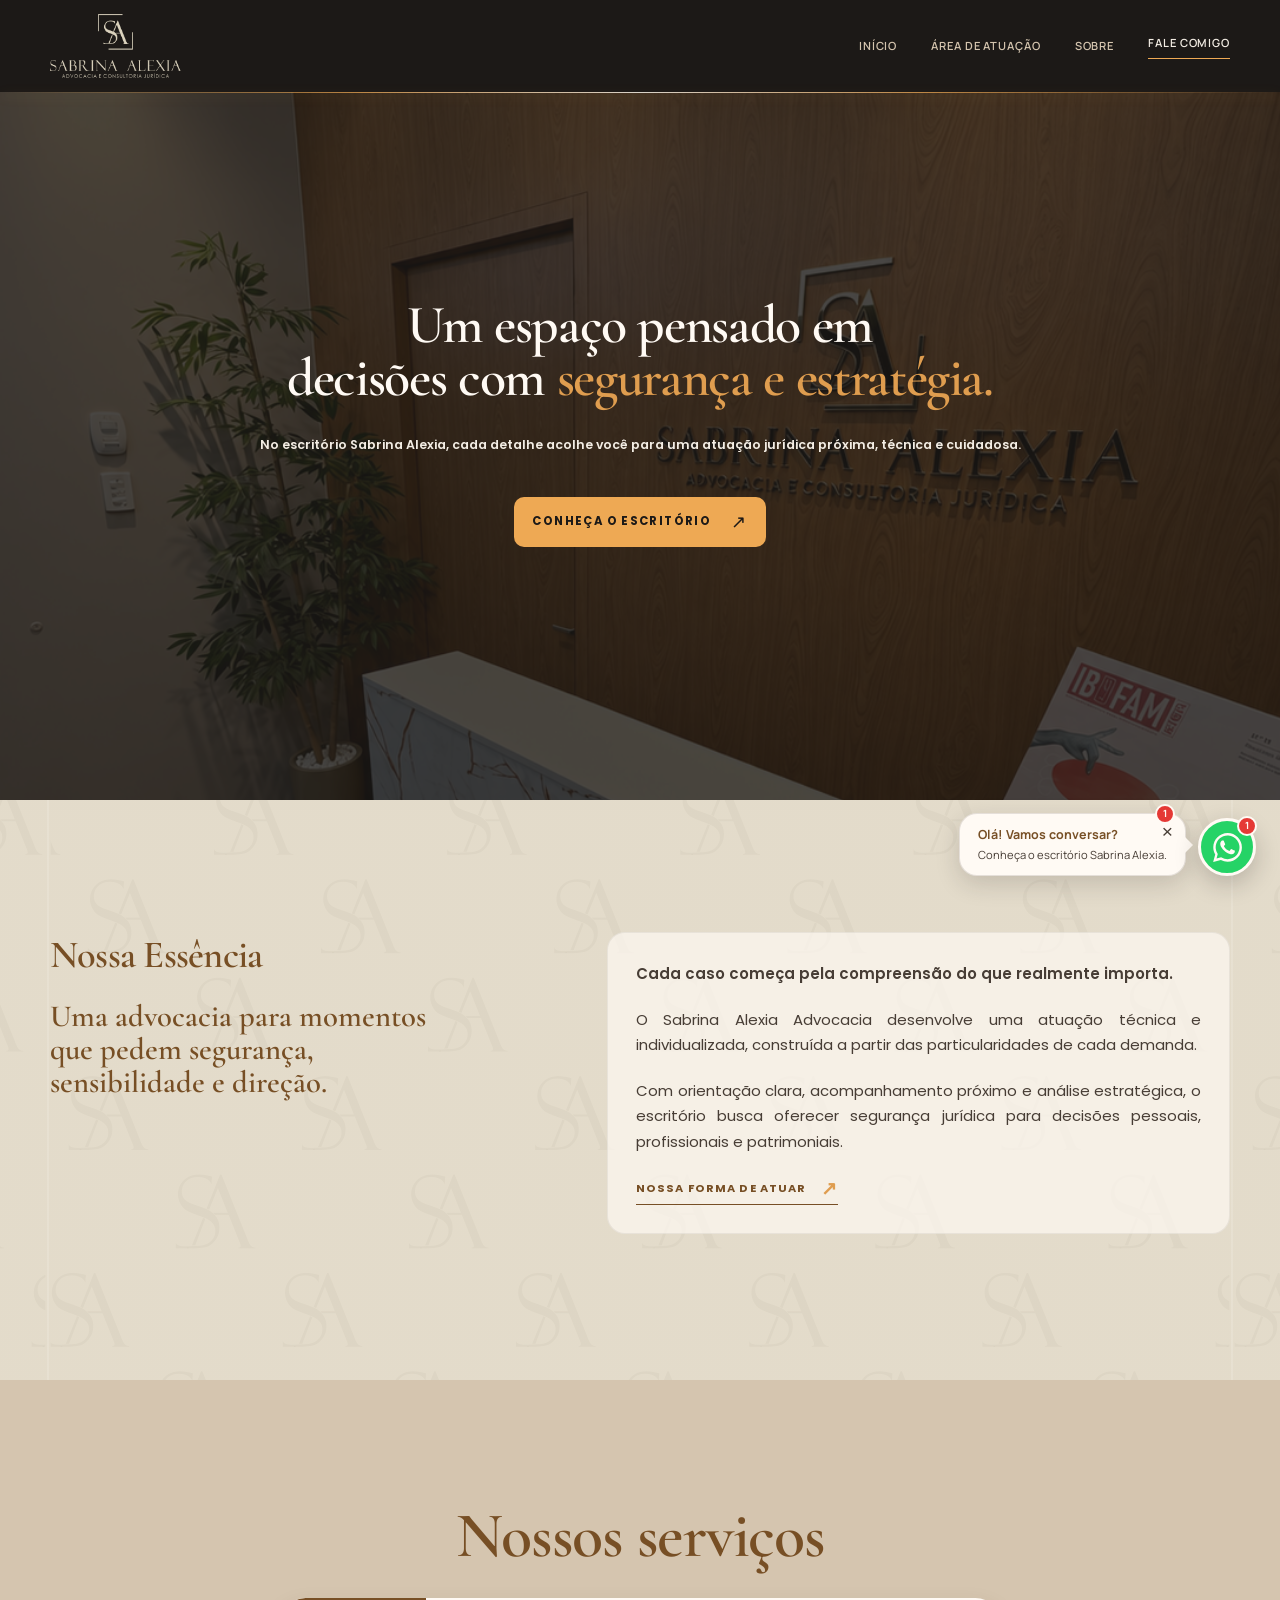
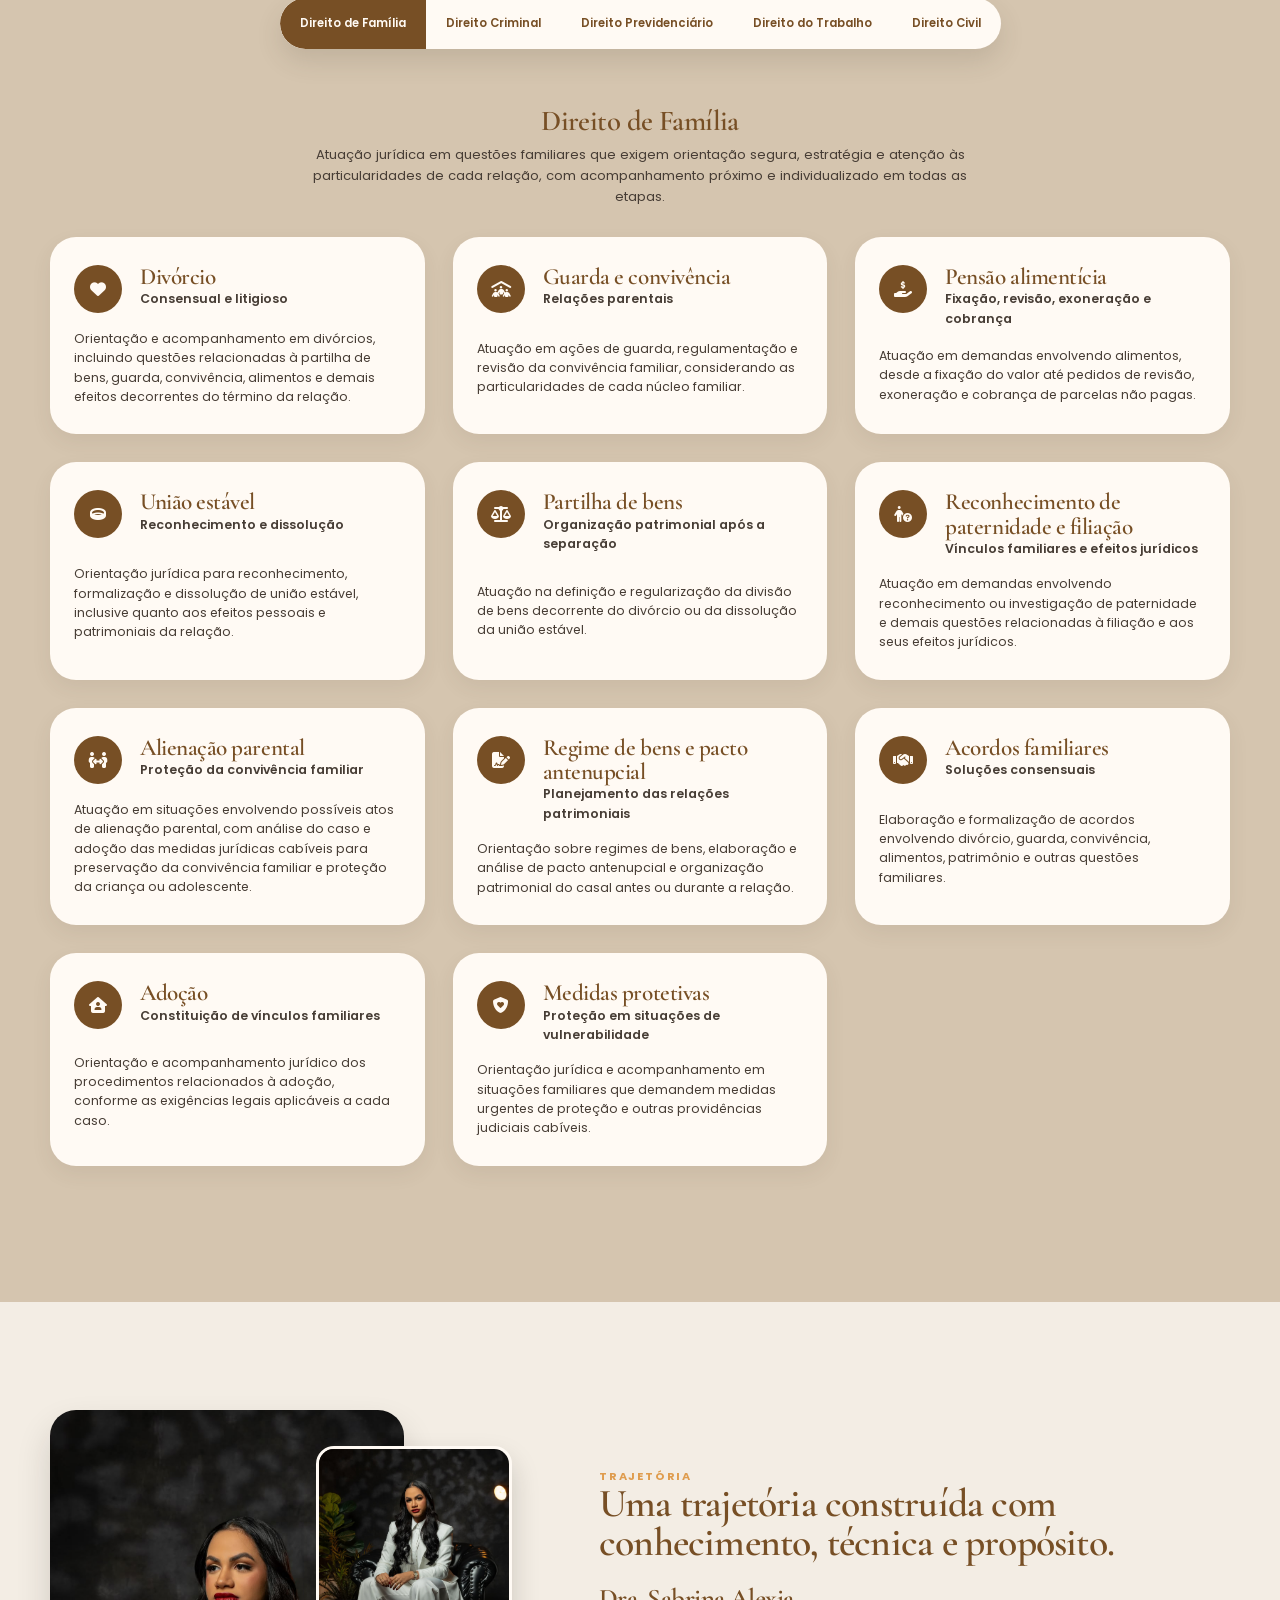
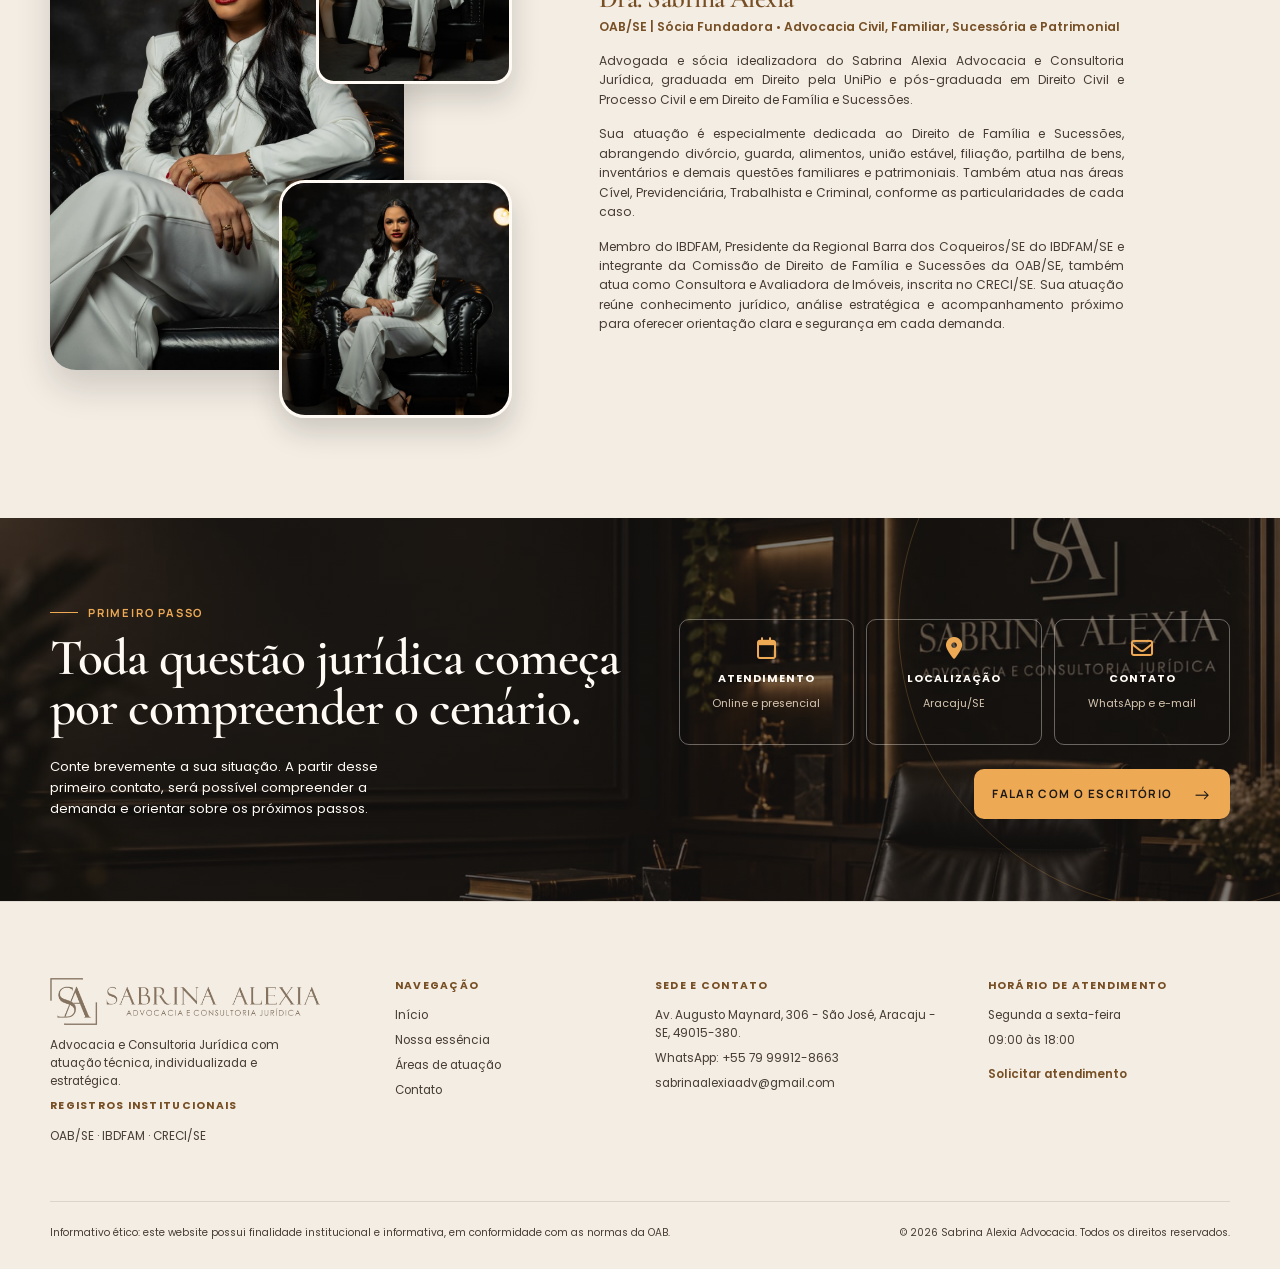
==== commit 75d637dd: "feat(footer): add branded footer logo Replace the footer name with the official logo asset.  Co-auth" ====
--- a/index.html
+++ b/index.html
@@ -206,7 +206,11 @@
     <footer>
       <div class="container footer-content">
         <div class="footer-column footer-brand">
-          <p class="footer-name">Sabrina Alexia</p>
+          <img
+            class="footer-name"
+            src="assets/images/LOGO_FOOTER.png"
+            alt="Sabrina Alexia Advocacia e Consultoria Jurídica"
+          />
           <p class="footer-tagline">
             Advocacia e Consultoria Jurídica com atuação técnica,
             individualizada e estratégica.
--- a/styles.css
+++ b/styles.css
@@ -906,11 +906,10 @@
 }
 
 .footer-name {
-  color: var(--brown);
-  font-family: "IvyPresto Display", "IvyPresto", var(--serif);
-  font-size: 1.7rem;
-  line-height: 1;
+  height: auto;
   margin-bottom: 5px !important;
+  max-width: 270px;
+  width: 100%;
 }
 
 .footer-tagline {
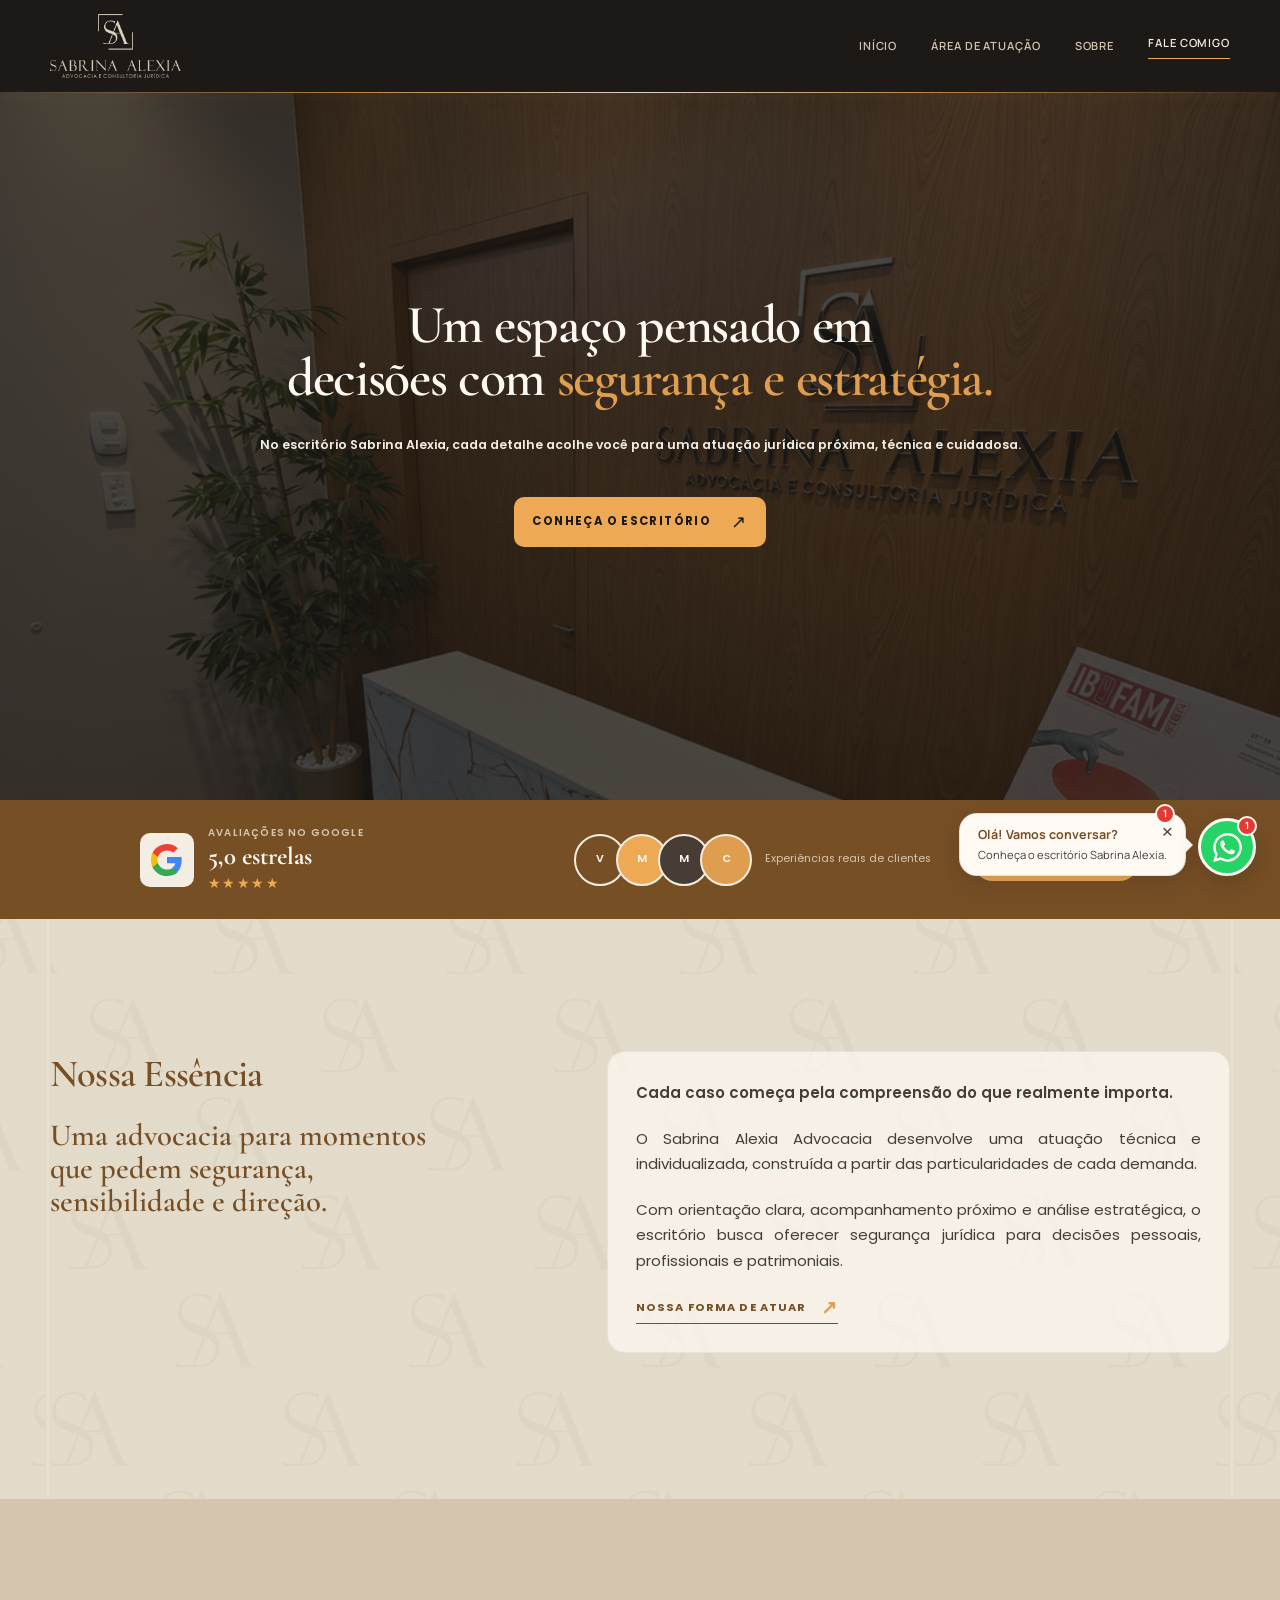
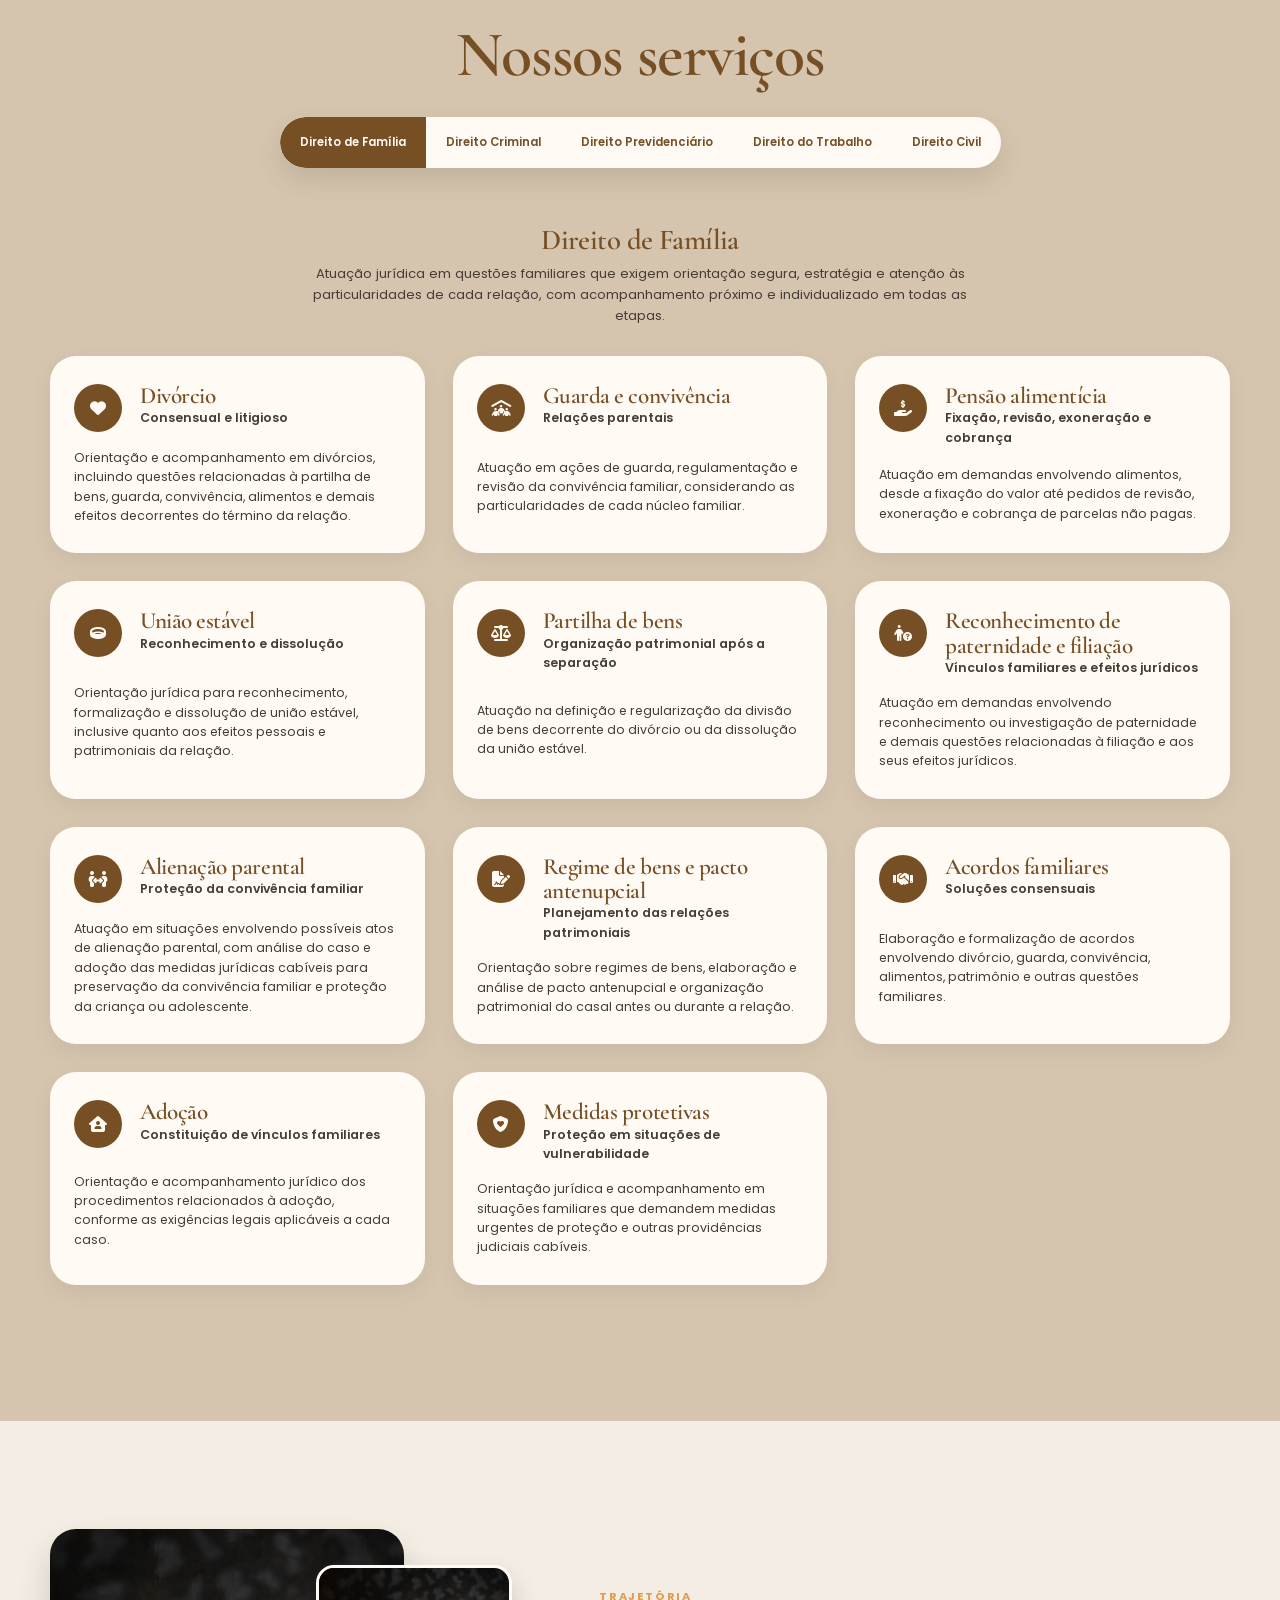
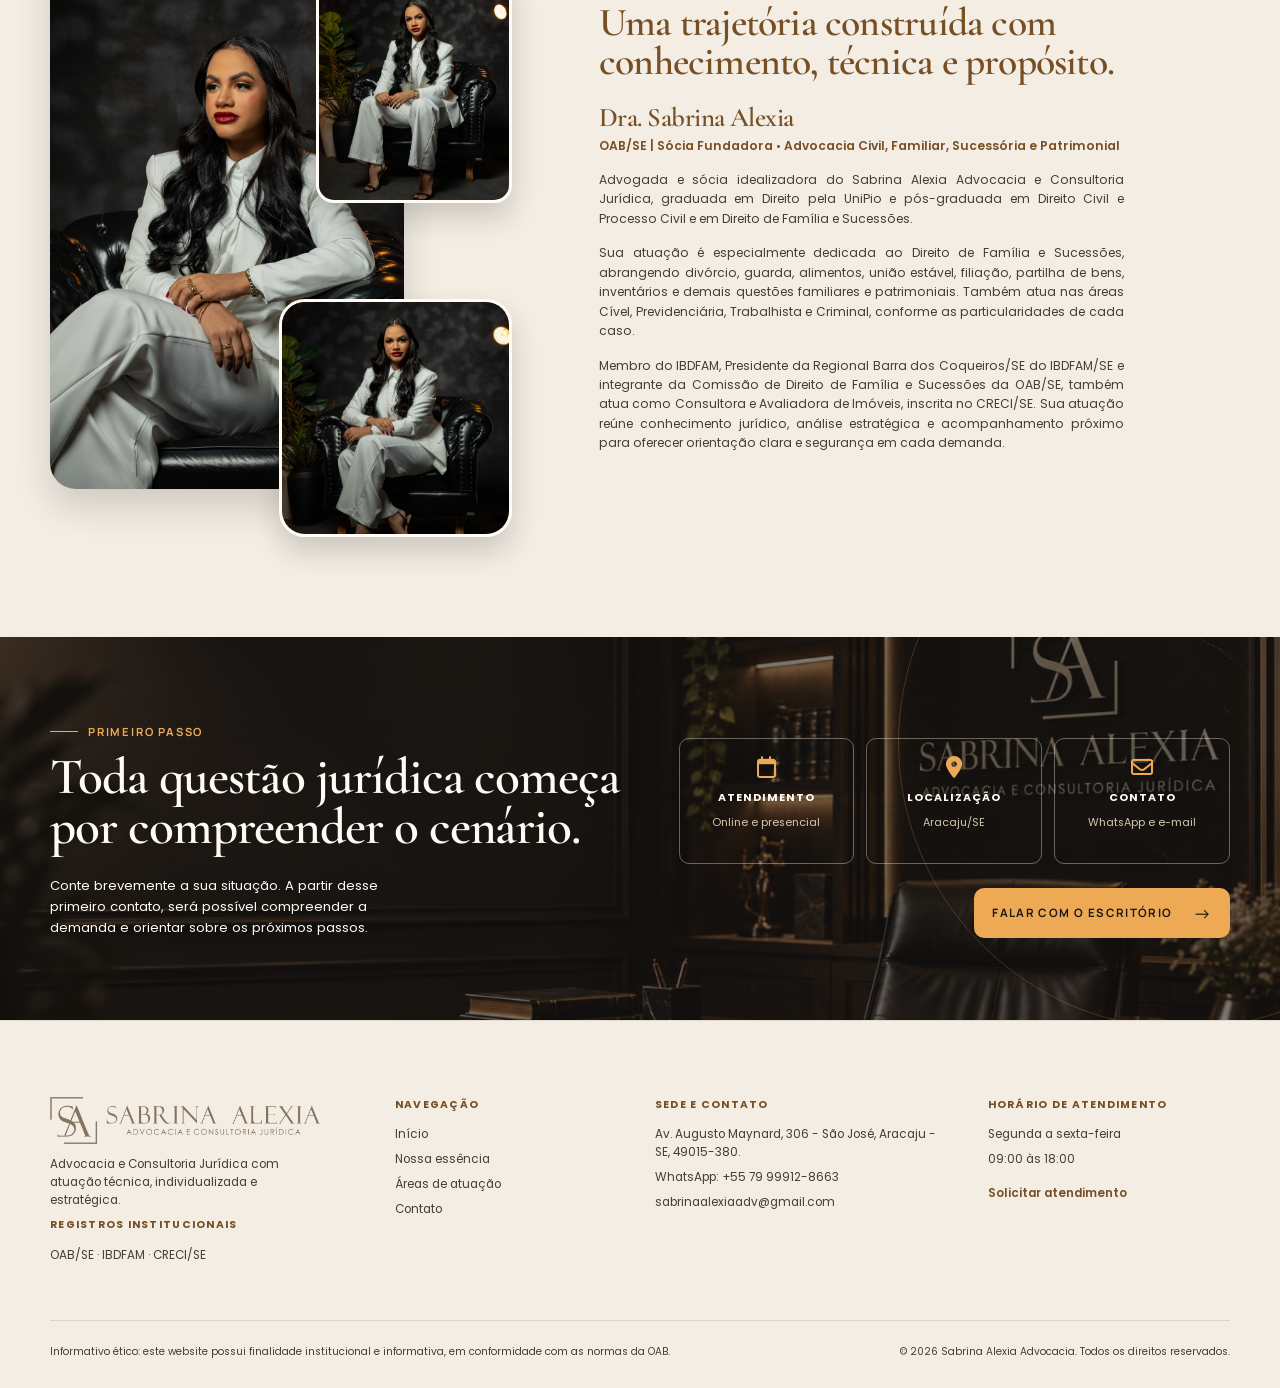
==== commit aecbca14: "feat(reviews): add testimonials page Add a static Google review highlight and branded testimonials r" ====
--- a/index.html
+++ b/index.html
@@ -68,6 +68,51 @@
         </div>
       </section>
 
+      <section class="reviews-highlight" aria-label="Avaliações no Google">
+        <div class="container reviews-highlight-inner">
+          <div class="reviews-brand">
+            <span class="google-icon" aria-hidden="true">
+              <svg viewBox="0 0 48 48" role="img">
+                <path
+                  fill="#4285F4"
+                  d="M46.1 24.5c0-1.7-.2-3.3-.5-4.9H24v9.3h12.4c-.5 3-2.2 5.5-4.8 7.2v6h7.8c4.6-4.2 6.7-10.4 6.7-17.6Z"
+                />
+                <path
+                  fill="#34A853"
+                  d="M24 48c6.5 0 12-2.1 16-5.8l-7.8-6c-2.1 1.4-4.8 2.2-8.2 2.2-6.3 0-11.7-4.2-13.6-9.9H2.3v6.2C6.2 42.6 14.4 48 24 48Z"
+                />
+                <path
+                  fill="#FBBC05"
+                  d="M10.4 28.5c-.5-1.4-.7-2.9-.7-4.5s.3-3.1.7-4.5v-6.2H2.3C.8 16.3 0 20.1 0 24s.8 7.7 2.3 10.7l8.1-6.2Z"
+                />
+                <path
+                  fill="#EA4335"
+                  d="M24 9.6c3.6 0 6.8 1.2 9.3 3.6l7-7C36 2.3 30.5 0 24 0 14.4 0 6.2 5.4 2.3 13.3l8.1 6.2C12.3 13.8 17.7 9.6 24 9.6Z"
+                />
+              </svg>
+            </span>
+            <div>
+              <span class="reviews-kicker">Avaliações no Google</span>
+              <strong>5,0 estrelas</strong>
+              <span class="reviews-stars" aria-label="Cinco estrelas">★★★★★</span>
+            </div>
+          </div>
+          <div class="reviews-social-proof">
+            <div class="review-avatars" aria-hidden="true">
+              <span>V</span>
+              <span>M</span>
+              <span>M</span>
+              <span>C</span>
+            </div>
+            <span>Experiências reais de clientes</span>
+          </div>
+          <a class="reviews-cta" href="depoimentos/">
+            <span>Ver depoimentos</span>
+            <i class="fa-solid fa-arrow-right" aria-hidden="true"></i>
+          </a>
+        </div>
+      </section>
+
       <section class="introduction" id="sobre">
         <div class="container intro-grid">
           <div class="intro-lead-wrap">
--- a/styles.css
+++ b/styles.css
@@ -306,6 +306,253 @@
   margin-top: 42px;
 }
 
+.reviews-highlight {
+  background: var(--brown);
+  color: var(--ivory);
+  padding: 25px 0;
+}
+
+.reviews-highlight-inner {
+  align-items: center;
+  display: grid;
+  gap: 28px;
+  grid-template-columns: 1.1fr 1fr auto;
+  justify-content: space-between;
+  max-width: 1000px;
+}
+
+.reviews-brand {
+  align-items: center;
+  display: flex;
+  gap: 14px;
+}
+
+.google-icon {
+  align-items: center;
+  background: var(--ivory);
+  border-radius: var(--radius-sm);
+  display: flex;
+  height: 54px;
+  justify-content: center;
+  width: 54px;
+}
+
+.google-icon svg {
+  height: 32px;
+  width: 32px;
+}
+
+.reviews-brand > div {
+  display: grid;
+  gap: 2px;
+}
+
+.reviews-kicker {
+  color: var(--sand);
+  font-family: "Poppins", var(--sans);
+  font-size: 0.62rem;
+  font-weight: 600;
+  letter-spacing: 0.12em;
+  text-transform: uppercase;
+}
+
+.reviews-brand strong {
+  color: var(--white);
+  font-family: "IvyPresto Display", "IvyPresto", var(--serif);
+  font-size: 1.55rem;
+  line-height: 1;
+}
+
+.reviews-stars {
+  color: var(--copper);
+  font-size: 0.86rem;
+  letter-spacing: 0.1em;
+}
+
+.reviews-social-proof {
+  align-items: center;
+  color: var(--sand);
+  display: flex;
+  font-family: "Poppins", var(--sans);
+  font-size: 0.68rem;
+  gap: 13px;
+}
+
+.review-avatars {
+  display: flex;
+  padding-left: 10px;
+}
+
+.review-avatars span,
+.review-initial {
+  align-items: center;
+  background: var(--brown);
+  border: 2px solid var(--ivory);
+  border-radius: 50%;
+  color: var(--white);
+  display: flex;
+  font-family: "Poppins", var(--sans);
+  font-weight: 600;
+  height: 52px;
+  justify-content: center;
+  margin-left: -10px;
+  width: 52px;
+}
+
+.review-avatars span:nth-child(2) {
+  background: var(--copper);
+}
+
+.review-avatars span:nth-child(3) {
+  background: var(--ink);
+}
+
+.review-avatars span:nth-child(4) {
+  background: var(--teste);
+}
+
+.reviews-cta {
+  align-items: center;
+  background: var(--copper);
+  border: 0;
+  border-radius: 999px;
+  color: var(--black);
+  display: inline-flex;
+  font-family: "Poppins", var(--sans);
+  font-size: 0.66rem;
+  font-weight: 700;
+  gap: 13px;
+  letter-spacing: 0.05em;
+  padding: 12px 17px;
+  text-transform: uppercase;
+  transition: background 180ms ease, transform 180ms ease;
+}
+
+.reviews-cta:hover,
+.reviews-cta:focus-visible {
+  background: var(--white);
+  color: var(--black);
+  transform: translateY(-2px);
+}
+
+.reviews-page {
+  background: var(--ivory);
+}
+
+.reviews-hero {
+  background:
+    linear-gradient(rgba(71, 45, 23, 0.78), rgba(71, 45, 23, 0.78)),
+    url("assets/images/a2501707-4bcc-4baf-8f2f-e512de592bfa.jpg") center 42% /
+      cover;
+  color: var(--white);
+  min-height: 560px;
+  padding: 190px 0 120px;
+}
+
+.reviews-hero .eyebrow {
+  color: var(--copper);
+  font-family: "Poppins", var(--sans);
+}
+
+.reviews-hero .eyebrow::before {
+  display: none;
+}
+
+.reviews-hero h1 {
+  color: var(--white);
+  font-family: "IvyPresto Display", "IvyPresto", var(--serif);
+  font-size: clamp(3.2rem, 6vw, 5.8rem);
+  font-weight: 600;
+  letter-spacing: -0.03em;
+  line-height: 0.9;
+  margin: 24px 0 18px;
+  max-width: 760px;
+}
+
+.reviews-hero p {
+  color: var(--ivory);
+  font-family: "Poppins", var(--sans);
+  font-size: 0.86rem;
+  line-height: 1.7;
+  max-width: 520px;
+}
+
+.reviews-list-section {
+  background: var(--ivory);
+  padding: 90px 0;
+}
+
+.reviews-list {
+  display: grid;
+  gap: 24px;
+  grid-template-columns: repeat(2, 1fr);
+}
+
+.review-card {
+  background: var(--white);
+  border: 1px solid rgba(119, 79, 37, 0.16);
+  border-radius: var(--radius-md);
+  box-shadow: 0 12px 26px rgba(71, 61, 53, 0.1);
+  padding: 28px;
+}
+
+.review-card p::before {
+  color: var(--copper);
+  content: "“";
+  font-family: "IvyPresto Display", "IvyPresto", var(--serif);
+  font-size: 2.4rem;
+  line-height: 0;
+  margin-right: 4px;
+  vertical-align: -0.45em;
+}
+
+.review-card-heading {
+  align-items: center;
+  display: flex;
+  gap: 14px;
+  margin-bottom: 20px;
+}
+
+.review-card-heading h2 {
+  color: var(--brown);
+  font-family: "Poppins", var(--sans);
+  font-size: 0.9rem;
+  letter-spacing: 0;
+  margin: 0 0 4px;
+}
+
+.review-card-heading div > span {
+  color: var(--brown);
+  font-family: "Poppins", var(--sans);
+  font-size: 0.7rem;
+}
+
+.review-card p {
+  color: var(--ink);
+  font-family: "Poppins", var(--sans);
+  font-size: 0.86rem;
+  line-height: 1.65;
+  margin: 0;
+}
+
+.review-initial-green {
+  background: var(--copper);
+}
+
+.review-initial-light {
+  background: var(--teste);
+}
+
+.review-initial-purple {
+  background: var(--ink);
+}
+
+.reviews-source {
+  display: flex;
+  justify-content: center;
+  margin-top: 42px;
+}
+
 .hero-note {
   color: var(--sand);
   font-size: 0.74rem;
@@ -1301,6 +1548,35 @@
     min-height: auto;
   }
 
+  .reviews-highlight-inner {
+    align-items: start;
+    gap: 14px;
+    grid-template-columns: 1fr;
+  }
+
+  .reviews-social-proof {
+    justify-content: space-between;
+    width: 100%;
+  }
+
+  .reviews-cta {
+    justify-content: center;
+    width: 100%;
+  }
+
+  .reviews-list {
+    grid-template-columns: 1fr;
+  }
+
+  .reviews-hero {
+    min-height: 500px;
+    padding: 160px 0 86px;
+  }
+
+  .reviews-hero h1 {
+    font-size: clamp(2.8rem, 13vw, 4.2rem);
+  }
+
   .whatsapp-float {
     height: 52px;
     width: 52px;
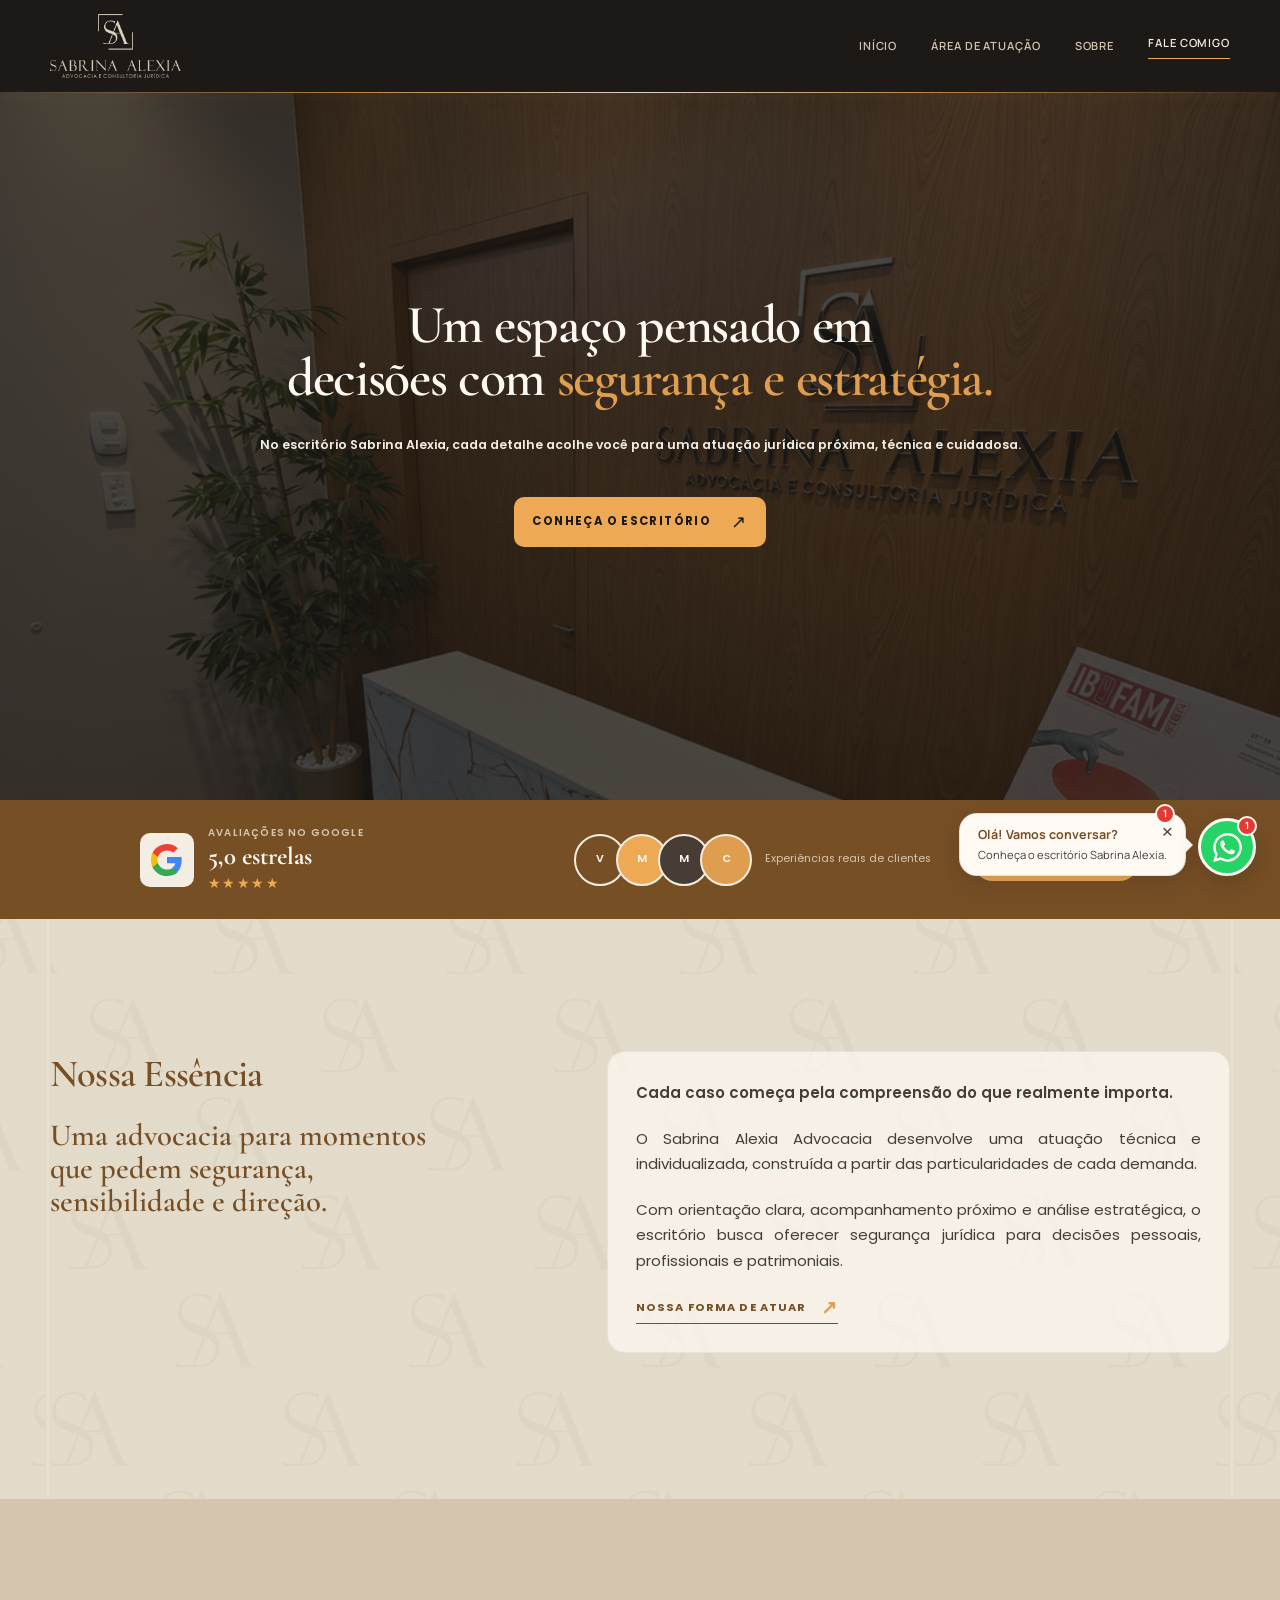
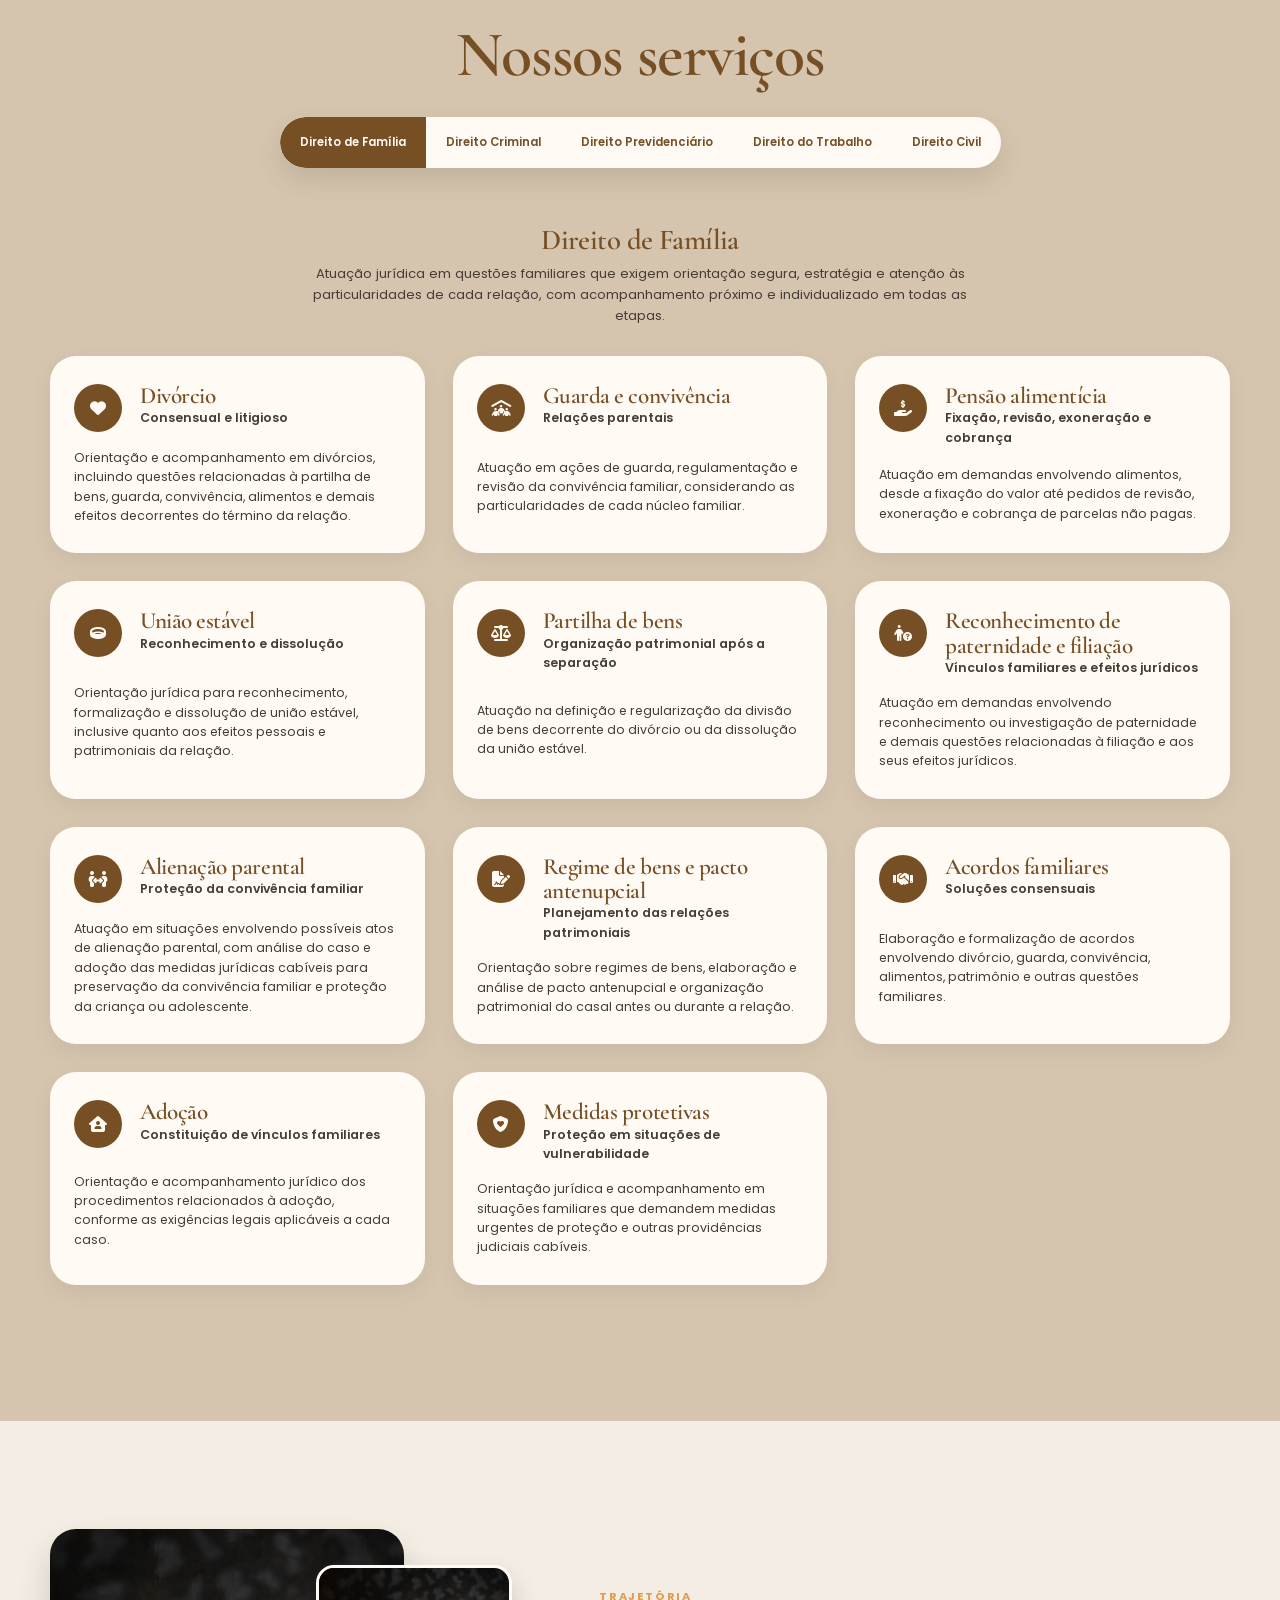
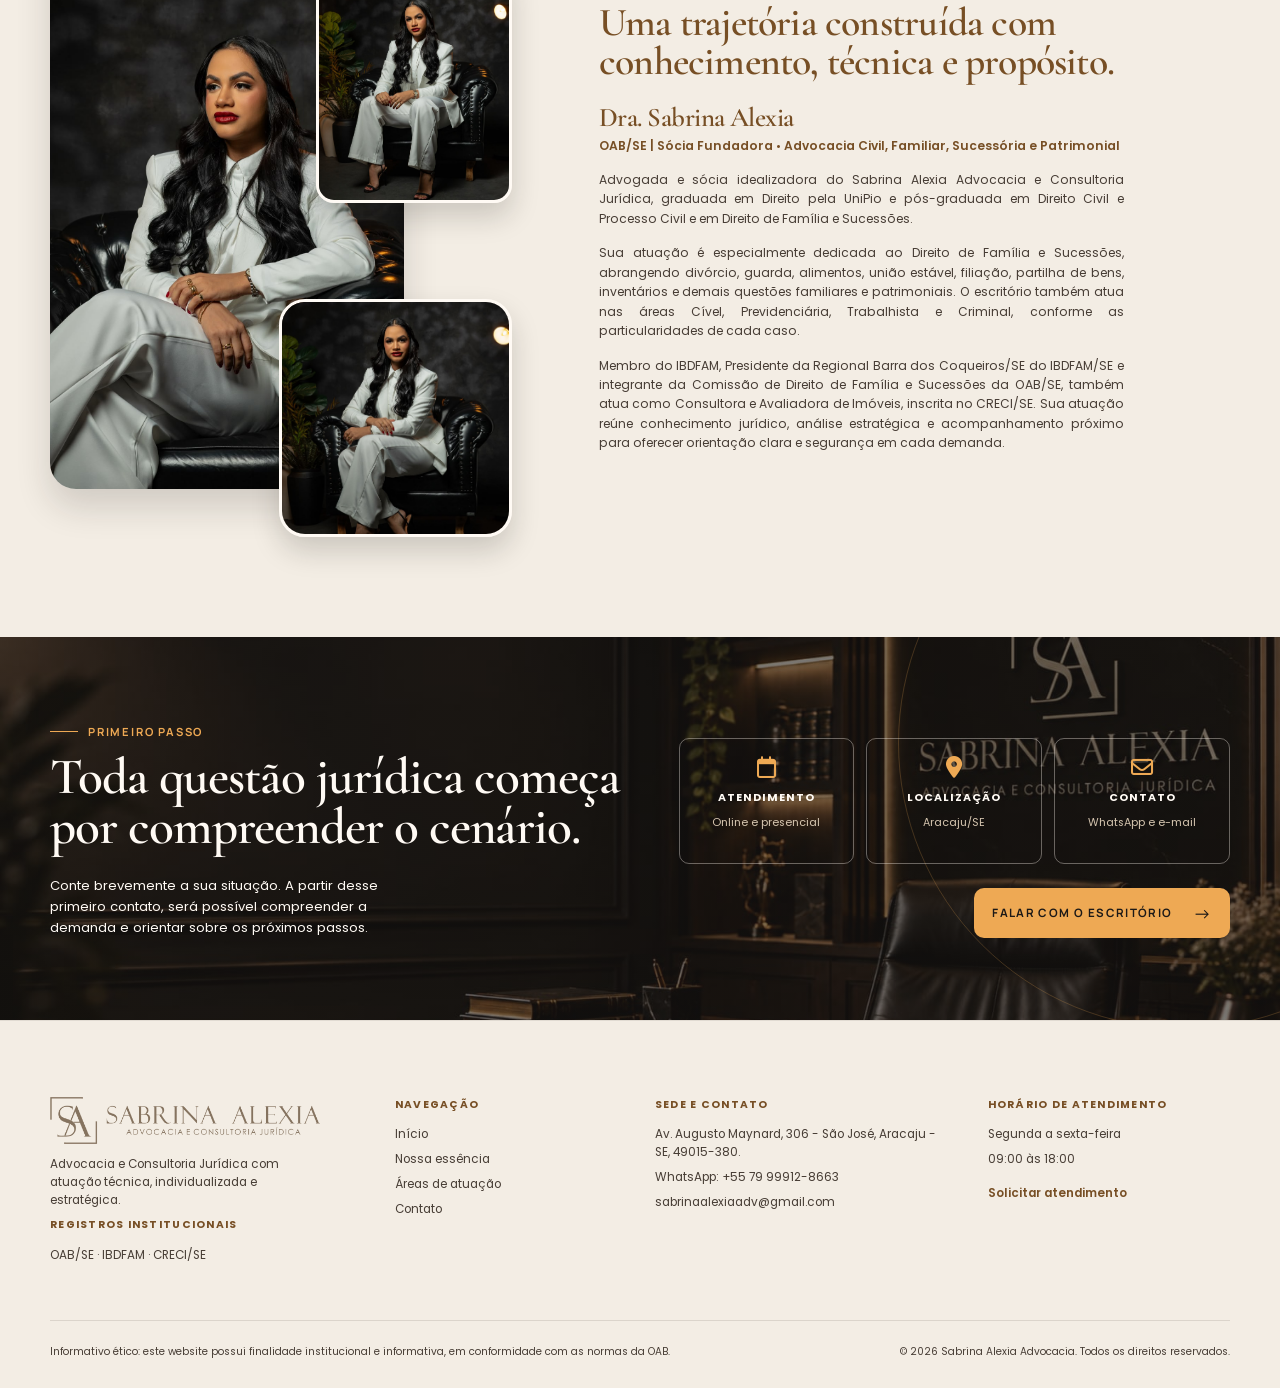
==== commit 3ee22877: "content: refine office practice description Co-authored-by: Copilot <223556219+Copilot@users.noreply" ====
--- a/index.html
+++ b/index.html
@@ -196,7 +196,7 @@
               Advogada e sócia idealizadora do Sabrina Alexia Advocacia e Consultoria Jurídica, graduada em Direito pela UniPio e pós-graduada em Direito Civil e Processo Civil e em Direito de Família e Sucessões.
             </p>
             <p>
-              Sua atuação é especialmente dedicada ao Direito de Família e Sucessões, abrangendo divórcio, guarda, alimentos, união estável, filiação, partilha de bens, inventários e demais questões familiares e patrimoniais. Também atua nas áreas Cível, Previdenciária, Trabalhista e Criminal, conforme as particularidades de cada caso.
+              Sua atuação é especialmente dedicada ao Direito de Família e Sucessões, abrangendo divórcio, guarda, alimentos, união estável, filiação, partilha de bens, inventários e demais questões familiares e patrimoniais. O escritório também atua nas áreas Cível, Previdenciária, Trabalhista e Criminal, conforme as particularidades de cada caso.
             </p>
             <p>
               Membro do IBDFAM, Presidente da Regional Barra dos Coqueiros/SE do IBDFAM/SE e integrante da Comissão de Direito de Família e Sucessões da OAB/SE, também atua como Consultora e Avaliadora de Imóveis, inscrita no CRECI/SE. Sua atuação reúne conhecimento jurídico, análise estratégica e acompanhamento próximo para oferecer orientação clara e segurança em cada demanda.
